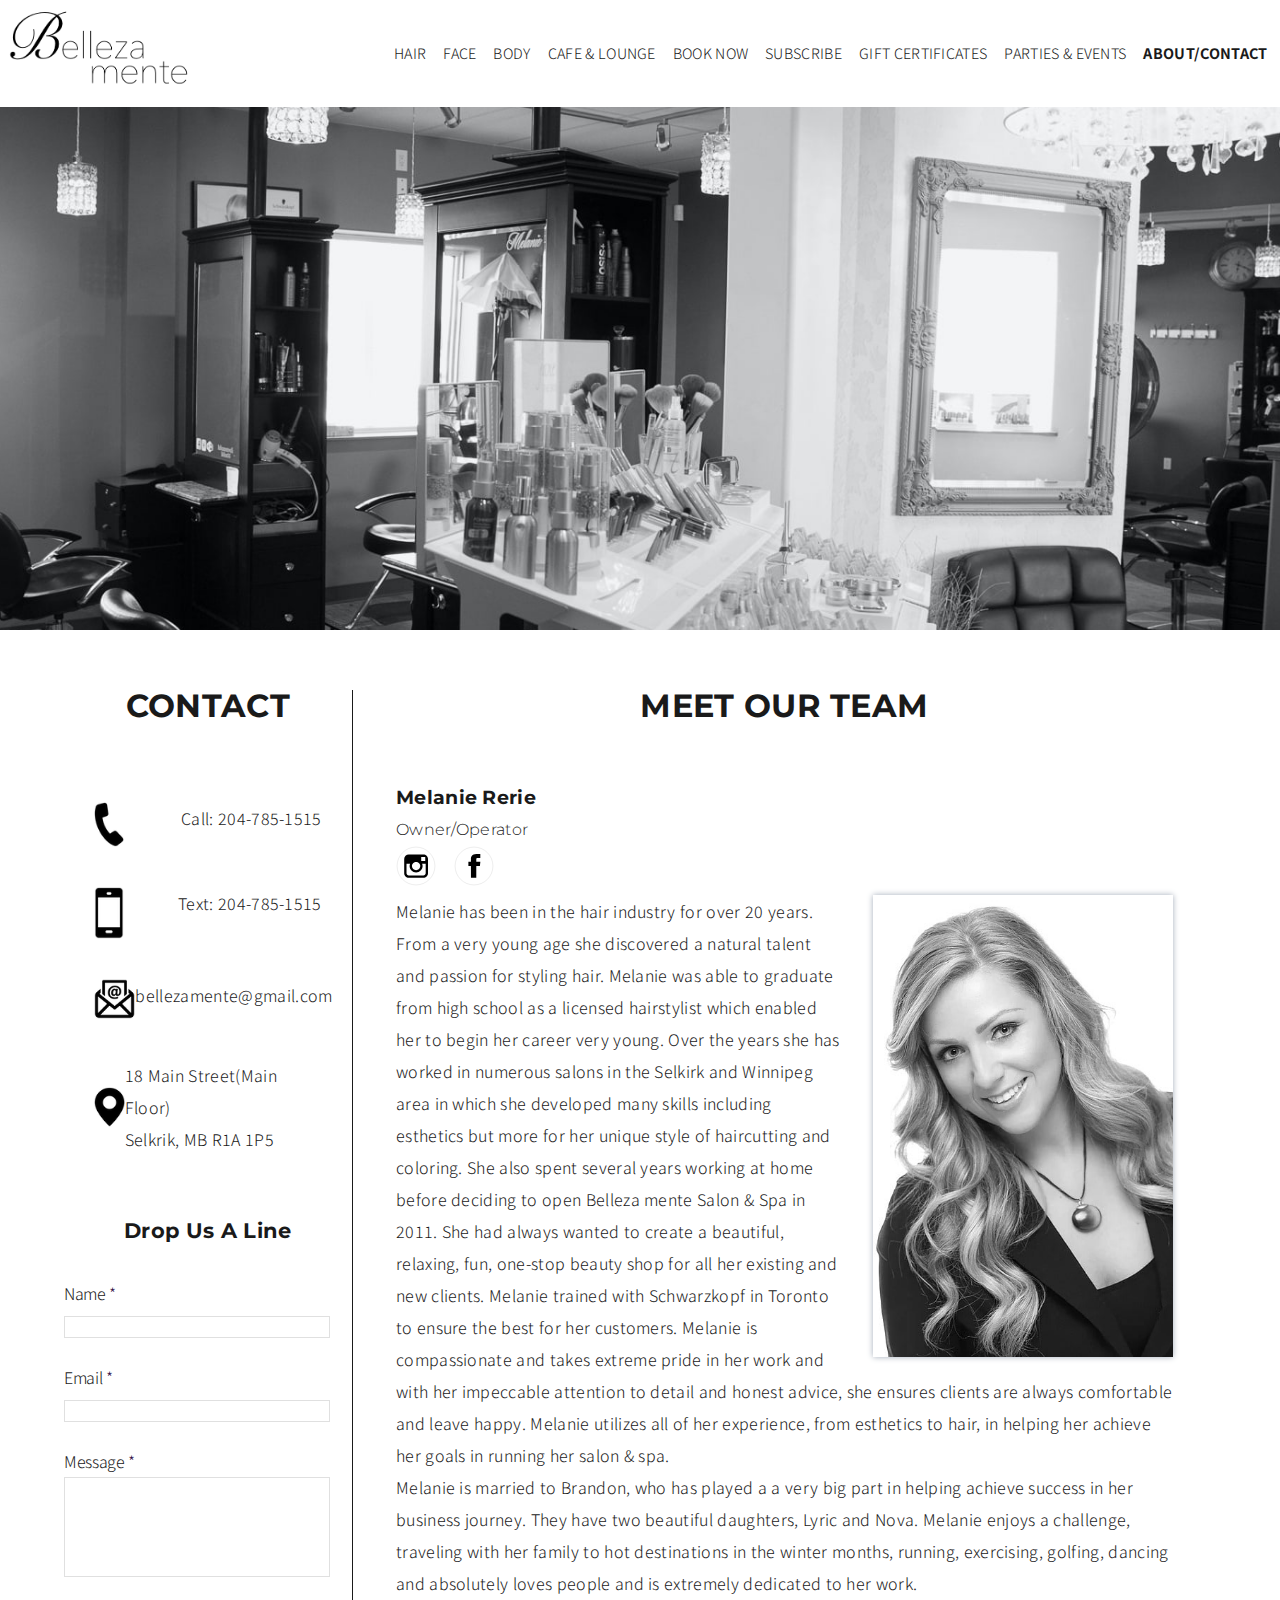
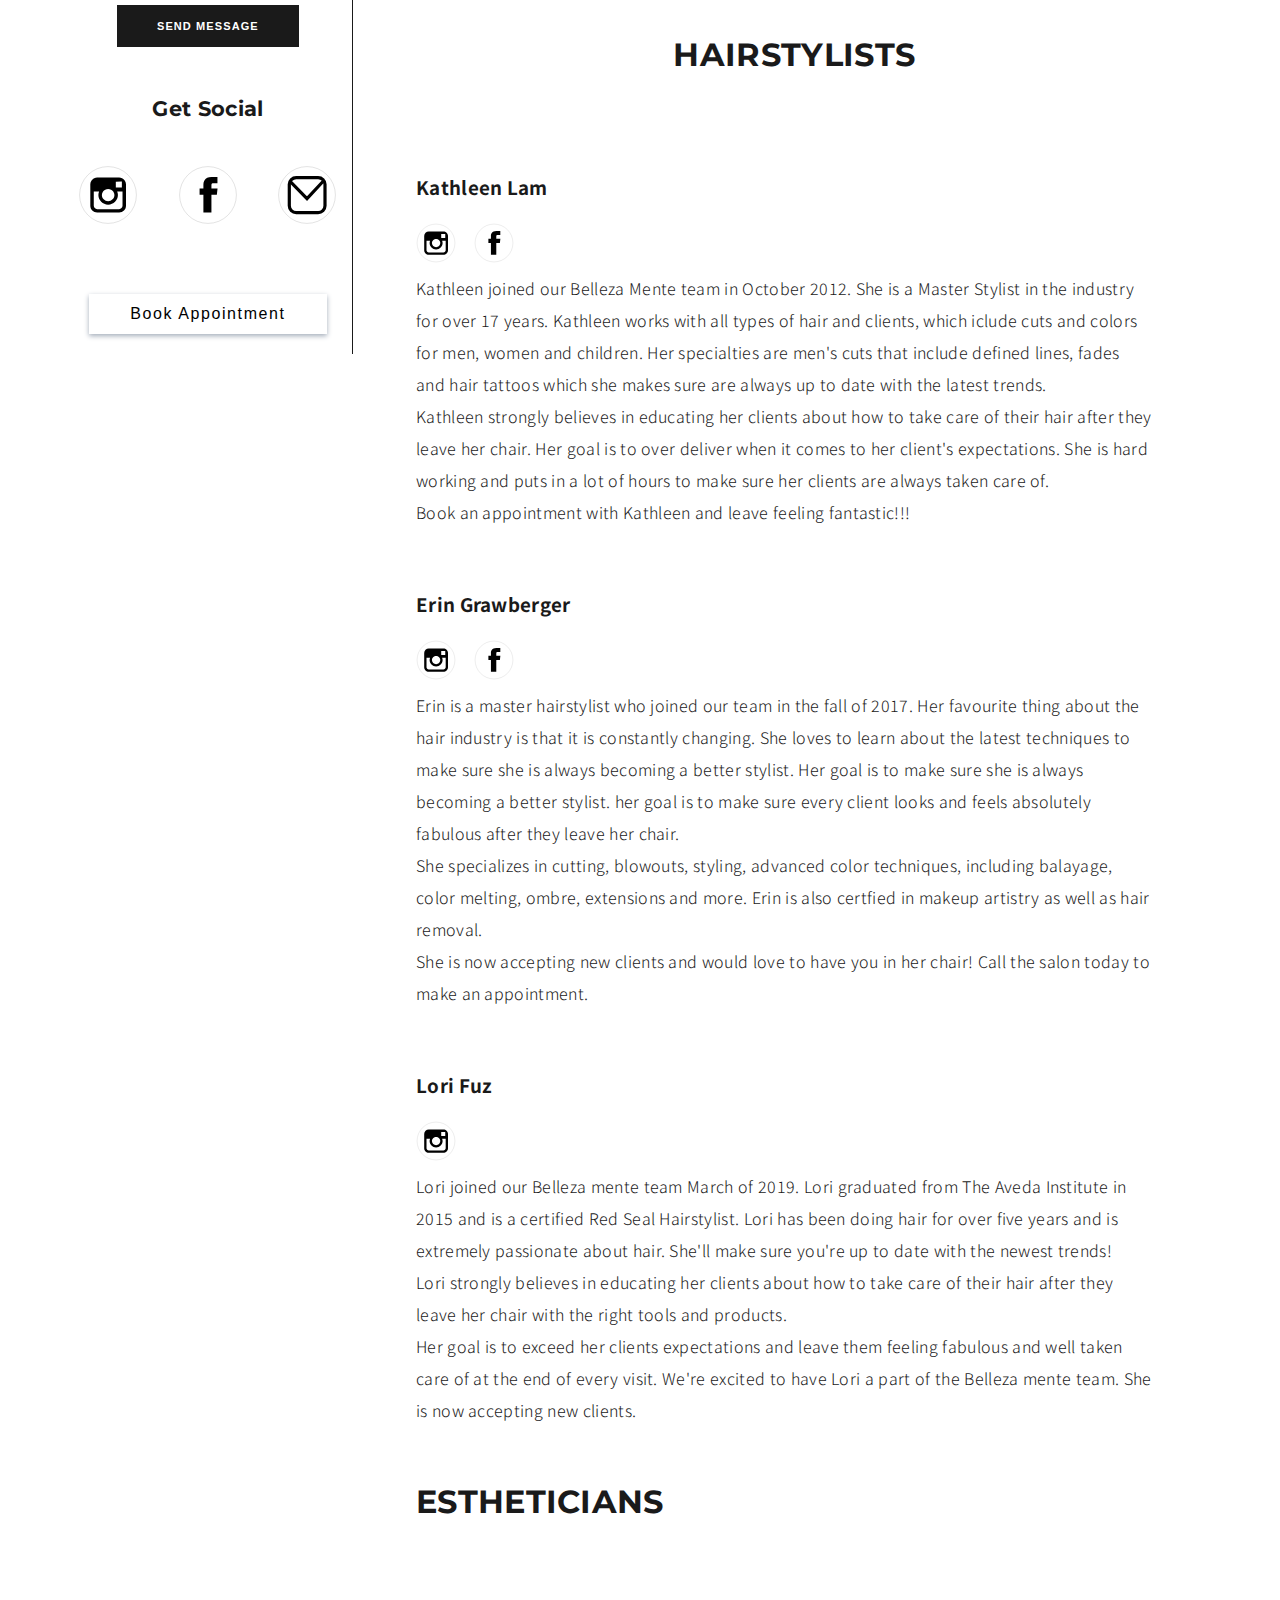
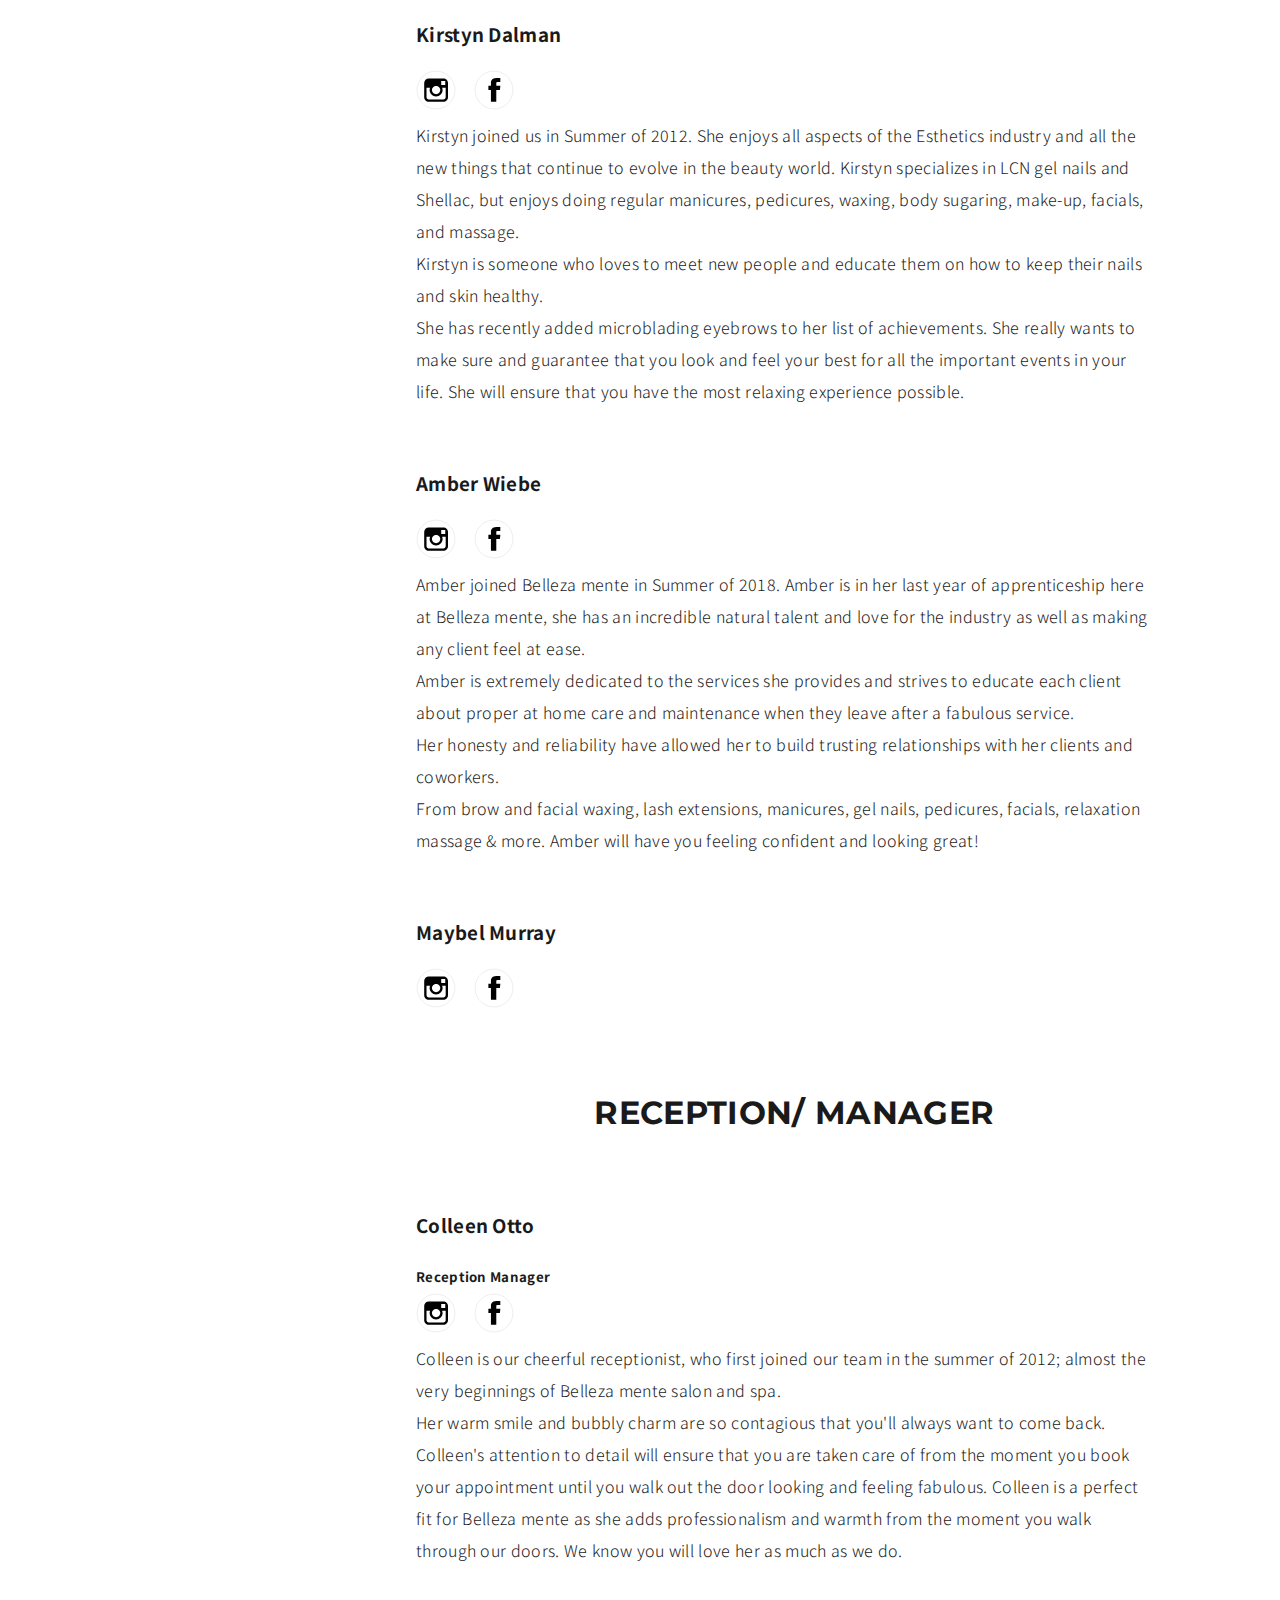
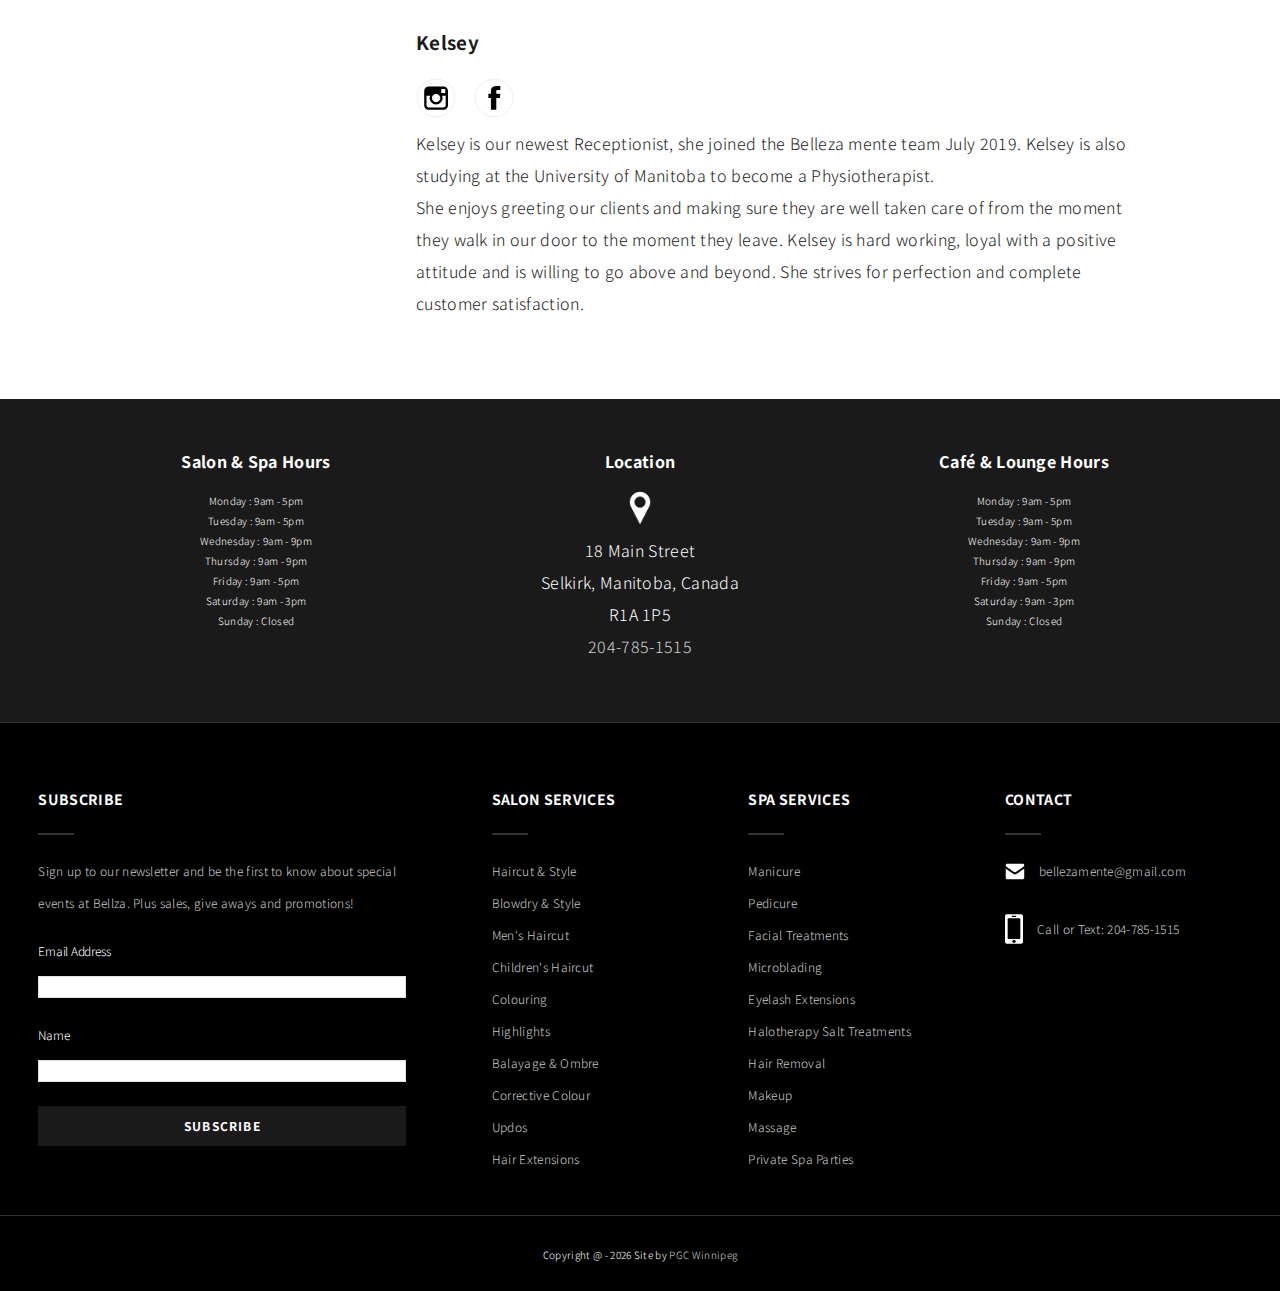
==== about-contact.html @ ae1679a2 "remove botox" ====
<!DOCTYPE html>
<html lang="en">
    <head>
        <meta charset="UTF-8">
        <meta name="viewport" content="width=device-width, initial-scale=1, maximum-scale=1">
        <title>About/Contact Belleza</title>
        <meta name="description" content="Belleza mente is a full service salon, spa, cafe and lounge located in Selkirk Manitoba. It is owned and operated by master stylist Melanie Rerie and staffed by amazing stylists and estheticians. ">
		<link href="./main.css" rel="stylesheet">
		<link href="./styles.scss" rel="stylesheet">
		<link href="https://fonts.googleapis.com/css?family=Noto+Sans+KR:300,700&display=swap" rel="stylesheet">
		<link href="https://fonts.googleapis.com/css?family=Montserrat:500&display=swap" rel="stylesheet">
		<link rel="icon" href="favicon.ico" type="image/x-icon"/>
		<link rel="apple-touch-icon" sizes="180x180" href="/apple-touch-icon.png">
		<link rel="icon" type="image/png" sizes="32x32" href="/favicon-32x32.png">
		<link rel="icon" type="image/png" sizes="16x16" href="/favicon-16x16.png">
		<link rel="manifest" href="site.webmanifest">
		
    </head>
    <body>
		<div class="homeContainer">
			<nav class="subPageNav lashPageNav aboutNav">
				<a href="index.html"><img class="logo" src="images/logo-twoline.png"></a>
				<ul class="menuLinks lashPageLinks">
					<li class="navLink"><a href="hair.html" class="link">HAIR</a></li>
					<li class="dropdown"><a href="#" class="linkStyle linksSubPages dropbtn">FACE</a>
								<div class="dropdownContent studiosDropdown">
								  <a href="make-up-and-facials.html">MAKEUP &amp; FACIALS</a>
								  <a href="lashesandbrows.html">LASHES &amp; BROWS</a>
								</div>
							</li>
					<li class="dropdown"><a href="#" class="linkStyle linksSubPages dropbtn">BODY</a>
								<div class="dropdownContent studiosDropdown">
								  <a href="hair-removal.html">HAIR REMOVAL</a>
								  <a href="massage-and-salt-therapy.html">HALO SALT THERAPY</a>
								  <a href="massage-and-salt-therapy.html">MASSAGE</a>
								  <a href="handsandfeet.html">HANDS &amp; FEET</a>
								</div>
							</li>
					<li class="navLink"><a href="cafe.html" class="link">CAFE &amp; LOUNGE</a></li>
					<li class="navLink"><a href="book.html" class="link">BOOK NOW</a></li>
					<li class="navLink"><a href="book.html#subscribe" class="link">SUBSCRIBE</a></li>
					<li class="navLink"><a href="book.html#buyGC" class="link">GIFT CERTIFICATES</a></li>
					<li class="navLink"><a href="events-and-parties.html" class="link">PARTIES &amp; EVENTS</a></li>
					<li class="navLink"><a href="about-contact.html" class="link current">ABOUT/CONTACT</a></li>
				</ul>
			</nav>
			<div class="menu-wrap">
						<input type="checkbox" class="toggler">
						<div class="hamburger"><div></div></div>
						<div class="menu">
						  <div>
							<div>
							  <ul>
								<li><a href="index.html" class="linkStyle linksSubPages">Home</a></li>
								  <li><a href="book.html" class="linkStyle linksSubPages">Book Now</a></li>
								<li><a href="hair.html" class="linkStyle linksSubPages">Hair</a></li>
								<li><a href="handsandfeet.html" class="linkStyle linksSubPages">Hands &amp; Feet</a></li>
								<li><a href="make-up-and-facials.html" class="linkStyle linksSubPages">Makeup &amp; Facials</a></li>
								  <li><a href="lashesandbrows.html" class="linkStyle linksSubPages">Lashes &amp; Brows</a></li>
								
								  <li><a href="hair-removal.html" class="linkStyle linksSubPages">Hair Removal</a></li>
								  <li><a href="events-and-parties.html" class="linkStyle linksSubPages">Parties &amp; Events</a></li>
								<li><a href="book.html#subscribe" class="linkStyle linksSubPages">Subscribe</a></li>
								<li><a href="about-contact.html" class="linkStyle linksSubPages current">About/Contact</a></li>
								  <li><a href="cafe.html" class="linkStyle linksSubPages">Cafe &amp; Lounge</a></li>
								<li><a href="massage-and-salt-therapy.html" class="linkStyle linksSubPages">Salt Therapy &amp; Massage</a></li>
								

							  </ul>
							</div>
						  </div>
						</div>
					  </div>
			<div class="backgroundContainer">
			</div>
			<img src="images/belleza-mobile-logo.png" class="subpageMobileLogo">
			<div class="aboutContactContainer">
				<div class="contact">
					<h1 class="contactHeader">CONTACT</h1>
					<div class="contactInfo">
						<img src="images/phone-belleza.png" class="phoneImage">
						<p>Call: 204-785-1515</p>
					</div>
					<div class="contactInfo">
						<img src="images/text-belleza-salon-spa.png" class="phoneImage">
						<p>Text: 204-785-1515</p>
					</div>
					<div class="contactInfo">
						<img src="images/email-belleza-mente.png" class="emailImage">
						<p>bellezamente@gmail.com</p>
					</div>
					<div class="contactInfo">
						<img src="images/selkirk-location.png" class="emailImage">
						<p>18 Main Street(Main Floor)<br>Selkrik, MB R1A 1P5</p>
					</div>
					<div class="contactContainer" id="contactContainer" name="contactContainer">
			<div class="contactForm">
			<h3 class="contactHeading">Drop Us A Line</h3>
			<form id="contact-form" class="checkform sendmail" action="https://formspree.io/bellezamente@gmail.com" method="post">
				<div class="form-row">
					<label for="name">Name 
						<abbr title="required" class="required">*</abbr>
					</label>
					<input type="text" name="name" id="name" class="name req" value>
				</div>
				<div class="form-row">
					<label for="email">Email 
						<abbr title="required" class="required">*</abbr>
					</label>
					<input type="text" name="email" id="email" class="email req" value>
				</div>
				<div class="form-row">
					<label for="message">Message 
						<abbr title="required" class="required">*</abbr>
					</label>
					<textarea name="message" id="message" class="message req" rows="15" cols="50"></textarea>
				</div>
				<div class="form-row form-note">
					<div class="alert-error">
						<h5>Something went wrong</h5>
						"
						Please check your entries!
						"
					</div>
				</div>
				<div class="form-row hidden">
					<input type="text" id="form-check" name="form-check" value class="form-check">
				</div>
				<!-- Spam check field -->
				<div class="form-row submitButton">
					<input type="submit" name="submit" class="submit" value="Send Message">
				</div>
				<!--
				<input type="hidden" name="subject" value="Contact Subject Sudo html">
				<input type="hidden" name="fields" value="name,email,message">
				-->
			</form>
		</div>
		</div>
					<h3 class="contactHeading">Get Social</h3>
					<div class="social contactSocial">
				<a href="https://www.instagram.com/bellezamentesalonandspa/?hl=en" target="_blank">
					<svg class="socialIconSvg" width="60px" height="60px" viewBox="0 0 75 75" version="1.1" xmlns="http://www.w3.org/2000/svg" xmlns:xlink="http://www.w3.org/1999/xlink">
					<g id="Page-1" stroke="none" stroke-width="1" fill="none" fill-rule="evenodd">
						<g id="instagram" fill-rule="nonzero">
							<g id="Group" transform="translate(2.000000, 2.000000)">
								<circle id="Oval" stroke-opacity="0.145465353" stroke="#000000" cx="35.5" cy="35.5" r="35.5"></circle>
								<g id="instagram-icon" class="iconColor" transform="translate(13.000000, 13.000000)" fill="#000000">
									<path d="M36.3726,0.733235294 L9,0.733235294 C4.2453,0.733235294 0.3771,4.52470588 0.3771,9.18617647 L0.3771,18.1155882 L0.3771,36.0229412 C0.3771,40.6844118 4.2453,44.4758824 9,44.4758824 L36.3735,44.4758824 C41.1282,44.4758824 44.9955,40.6844118 44.9955,36.0229412 L44.9955,18.1147059 L44.9955,9.18529412 C44.9946,4.52382353 41.1273,0.733235294 36.3726,0.733235294 Z M38.8458,5.77411765 L39.8322,5.77058824 L39.8322,6.73323529 L39.8322,13.185 L32.2947,13.2088235 L32.2686,5.79529412 L38.8458,5.77411765 Z M16.3179,18.1147059 C17.7471,16.1761765 20.0655,14.9047059 22.6863,14.9047059 C25.3071,14.9047059 27.6255,16.1761765 29.0529,18.1147059 C29.9826,19.38 30.5397,20.9276471 30.5397,22.6041176 C30.5397,26.8491176 27.0135,30.3026471 22.6854,30.3026471 C18.3546,30.3026471 14.832,26.8491176 14.832,22.6041176 C14.8329,20.9276471 15.3882,19.38 16.3179,18.1147059 Z M40.6476,36.0220588 C40.6476,38.3347059 38.7297,40.2132353 36.3726,40.2132353 L9,40.2132353 C6.642,40.2132353 4.7241,38.3347059 4.7241,36.0220588 L4.7241,18.1147059 L11.3841,18.1147059 C10.809,19.5017647 10.4859,21.0167647 10.4859,22.6041176 C10.4859,29.1979412 15.9579,34.5661765 22.6863,34.5661765 C29.4138,34.5661765 34.8858,29.1979412 34.8858,22.6041176 C34.8858,21.0167647 34.5609,19.5017647 33.9858,18.1147059 L40.6476,18.1147059 L40.6476,36.0220588 Z" id="Shape"></path>
								</g>
							</g>
						</g>
					</g>
				</svg>
				</a>
				
				<a href="https://www.facebook.com/bellezamentesalonspa/" target="_blank"><svg class="socialIconSvg" width="60px" height="60px" viewBox="0 0 75 75" version="1.1" xmlns="http://www.w3.org/2000/svg" xmlns:xlink="http://www.w3.org/1999/xlink">
					<g id="Page-1" stroke="none" stroke-width="1" fill="none" fill-rule="evenodd">
						<g id="facebook">
							<g id="Group" transform="translate(2.000000, 2.000000)">
								<circle id="Oval" stroke-opacity="0.145465353" stroke="#000000" fill-rule="nonzero" cx="35.5" cy="35.5" r="35.5"></circle>
								<g id="facebook-icon-white-copy" class="iconColor" transform="translate(24.000000, 13.000000)" fill="#000000">
									<path d="M23.43,14.4541837 L15.785,14.4541837 L15.785,9.8494898 C15.785,8.12020408 17.033,7.71704082 17.912,7.71704082 L23.307,7.71704082 L23.307,0.114795918 L15.877,0.0881632653 C7.629,0.0881632653 5.752,5.75816327 5.752,9.38663265 L5.752,14.4541837 L0.982,14.4541837 L0.982,22.2878571 L5.752,22.2878571 L5.752,44.4544898 L15.785,44.4544898 C15.785,44.4544898 15.785,32.2218367 15.785,22.2878571 L22.555,22.2878571 L23.43,14.4541837 Z" id="Path"></path>
								</g>
							</g>
						</g>
					</g>
					</svg></a>
				<a href="index.html#emailSubscribe">
					
					<svg class="socialIconSvg" width="60px" height="60px" viewBox="0 0 75 75" version="1.1" xmlns="http://www.w3.org/2000/svg" xmlns:xlink="http://www.w3.org/1999/xlink">
						<g id="Page-1" stroke="none" stroke-width="1" fill="none" fill-rule="evenodd">
							<g id="email-logo" fill-rule="nonzero" stroke="#000000">
								<g id="Group" transform="translate(2.000000, 2.000000)">
									<circle id="Oval" stroke-opacity="0.145465353" cx="35.5" cy="35.5" r="35.5"></circle>
									<g id="instagram-icon-white-copy" transform="translate(13.000000, 13.000000)" stroke-width="4">
										<path d="M36.3726,0.733235294 L9,0.733235294 C4.2453,0.733235294 0.3771,4.52470588 0.3771,9.18617647 L0.3771,18.1155882 L0.3771,36.0229412 C0.3771,40.6844118 4.2453,44.4758824 9,44.4758824 L36.3735,44.4758824 C41.1282,44.4758824 44.9955,40.6844118 44.9955,36.0229412 L44.9955,18.1147059 L44.9955,9.18529412 C44.9946,4.52382353 41.1273,0.733235294 36.3726,0.733235294 Z" id="Shape"></path>
										<polyline id="Path-5" points="2 6.1 22.5 27 43 5"></polyline>
									</g>
								</g>
							</g>
						</g>
					</svg>
				</a>
			
			</div>
					<div class="button lashButton contactBookButton"><a href="book.html"><button>Book Appointment</button></a></div>
			
		
		
				</div>
				<div class="about">
						<h1 class="contactHeader">MEET OUR TEAM</h1>
					<div class="aboutInner">
						<h3 class="stylist">Melanie Rerie</h3>
						<p class="stylistTitle">Owner/Operator</p>
						<div class="staffSocial">
							<a href="https://instagram.com/melaniererie?igshid=eyd3suf1bor2" target="_blank">
					<svg class="socialIconSvg staffInsta" width="40px" height="40px" viewBox="0 0 75 75" version="1.1" xmlns="http://www.w3.org/2000/svg" xmlns:xlink="http://www.w3.org/1999/xlink">
					<g id="Page-1" stroke="none" stroke-width="1" fill="none" fill-rule="evenodd">
						<g id="instagram" fill-rule="nonzero">
							<g id="Group" transform="translate(2.000000, 2.000000)">
								<circle id="Oval" stroke-opacity="0.145465353" stroke="#000000" cx="35.5" cy="35.5" r="35.5"></circle>
								<g id="instagram-icon" class="iconColor" transform="translate(13.000000, 13.000000)" fill="#000000">
									<path d="M36.3726,0.733235294 L9,0.733235294 C4.2453,0.733235294 0.3771,4.52470588 0.3771,9.18617647 L0.3771,18.1155882 L0.3771,36.0229412 C0.3771,40.6844118 4.2453,44.4758824 9,44.4758824 L36.3735,44.4758824 C41.1282,44.4758824 44.9955,40.6844118 44.9955,36.0229412 L44.9955,18.1147059 L44.9955,9.18529412 C44.9946,4.52382353 41.1273,0.733235294 36.3726,0.733235294 Z M38.8458,5.77411765 L39.8322,5.77058824 L39.8322,6.73323529 L39.8322,13.185 L32.2947,13.2088235 L32.2686,5.79529412 L38.8458,5.77411765 Z M16.3179,18.1147059 C17.7471,16.1761765 20.0655,14.9047059 22.6863,14.9047059 C25.3071,14.9047059 27.6255,16.1761765 29.0529,18.1147059 C29.9826,19.38 30.5397,20.9276471 30.5397,22.6041176 C30.5397,26.8491176 27.0135,30.3026471 22.6854,30.3026471 C18.3546,30.3026471 14.832,26.8491176 14.832,22.6041176 C14.8329,20.9276471 15.3882,19.38 16.3179,18.1147059 Z M40.6476,36.0220588 C40.6476,38.3347059 38.7297,40.2132353 36.3726,40.2132353 L9,40.2132353 C6.642,40.2132353 4.7241,38.3347059 4.7241,36.0220588 L4.7241,18.1147059 L11.3841,18.1147059 C10.809,19.5017647 10.4859,21.0167647 10.4859,22.6041176 C10.4859,29.1979412 15.9579,34.5661765 22.6863,34.5661765 C29.4138,34.5661765 34.8858,29.1979412 34.8858,22.6041176 C34.8858,21.0167647 34.5609,19.5017647 33.9858,18.1147059 L40.6476,18.1147059 L40.6476,36.0220588 Z" id="Shape"></path>
								</g>
							</g>
						</g>
					</g>
				</svg>
				</a>
				
				<a href="https://www.facebook.com/melanie.rerie" target="_blank"><svg class="socialIconSvg" width="40px" height="40px" viewBox="0 0 75 75" version="1.1" xmlns="http://www.w3.org/2000/svg" xmlns:xlink="http://www.w3.org/1999/xlink">
					<g id="Page-1" stroke="none" stroke-width="1" fill="none" fill-rule="evenodd">
						<g id="facebook">
							<g id="Group" transform="translate(2.000000, 2.000000)">
								<circle id="Oval" stroke-opacity="0.145465353" stroke="#000000" fill-rule="nonzero" cx="35.5" cy="35.5" r="35.5"></circle>
								<g id="facebook-icon-white-copy" class="iconColor" transform="translate(24.000000, 13.000000)" fill="#000000">
									<path d="M23.43,14.4541837 L15.785,14.4541837 L15.785,9.8494898 C15.785,8.12020408 17.033,7.71704082 17.912,7.71704082 L23.307,7.71704082 L23.307,0.114795918 L15.877,0.0881632653 C7.629,0.0881632653 5.752,5.75816327 5.752,9.38663265 L5.752,14.4541837 L0.982,14.4541837 L0.982,22.2878571 L5.752,22.2878571 L5.752,44.4544898 L15.785,44.4544898 C15.785,44.4544898 15.785,32.2218367 15.785,22.2878571 L22.555,22.2878571 L23.43,14.4541837 Z" id="Path"></path>
								</g>
							</g>
						</g>
					</g>
					</svg></a>
						</div> <!-- end staff social -->
						<img src="images/melanie-rerie.jpg" class="melImage">
						<p>Melanie has been in the hair industry for over 20 years. From a very young age she discovered a natural talent and passion for styling hair. Melanie was able to graduate from high school as a licensed hairstylist which enabled  her to  begin  her career very young.  Over the years she has worked in numerous salons in the Selkirk and Winnipeg area in which she developed many skills including esthetics but more for her unique style of haircutting and coloring.  She also spent several years working at home before deciding to open Belleza mente Salon &amp; Spa in 2011.  She had always wanted to create a beautiful, relaxing, fun, one-stop beauty shop for all her existing and new clients. Melanie trained with Schwarzkopf in Toronto to ensure the best for her customers.  Melanie is compassionate and takes extreme pride in her work and with her impeccable attention to detail and honest advice, she ensures clients are always comfortable and leave happy.  Melanie utilizes all of her experience, from esthetics to hair, in helping her achieve her goals in running her salon &amp; spa.</p>
						<p>Melanie is married to Brandon, who has played a a very big part in helping achieve success in her business journey.  They have two beautiful daughters, Lyric and Nova.  Melanie enjoys a challenge, traveling with her family to hot destinations in the winter months, running, exercising, golfing, dancing and absolutely loves people and is extremely dedicated to her work.</p>
				</div>
					<h1 class="contactHeader bottomSpacer staffTitle">HAIRSTYLISTS</h1>
					<div class="staff">
						<div class="staffBio">
							<h3 class="stylistName">Kathleen Lam</h3>
							<div class="staffSocial">
							<a href="https://instagram.com/kittykaat204?igshid=1ah94gb5lcqkq" target="_blank">
					<svg class="socialIconSvg staffInsta" width="40px" height="40px" viewBox="0 0 75 75" version="1.1" xmlns="http://www.w3.org/2000/svg" xmlns:xlink="http://www.w3.org/1999/xlink">
					<g id="Page-1" stroke="none" stroke-width="1" fill="none" fill-rule="evenodd">
						<g id="instagram" fill-rule="nonzero">
							<g id="Group" transform="translate(2.000000, 2.000000)">
								<circle id="Oval" stroke-opacity="0.145465353" stroke="#000000" cx="35.5" cy="35.5" r="35.5"></circle>
								<g id="instagram-icon" class="iconColor" transform="translate(13.000000, 13.000000)" fill="#000000">
									<path d="M36.3726,0.733235294 L9,0.733235294 C4.2453,0.733235294 0.3771,4.52470588 0.3771,9.18617647 L0.3771,18.1155882 L0.3771,36.0229412 C0.3771,40.6844118 4.2453,44.4758824 9,44.4758824 L36.3735,44.4758824 C41.1282,44.4758824 44.9955,40.6844118 44.9955,36.0229412 L44.9955,18.1147059 L44.9955,9.18529412 C44.9946,4.52382353 41.1273,0.733235294 36.3726,0.733235294 Z M38.8458,5.77411765 L39.8322,5.77058824 L39.8322,6.73323529 L39.8322,13.185 L32.2947,13.2088235 L32.2686,5.79529412 L38.8458,5.77411765 Z M16.3179,18.1147059 C17.7471,16.1761765 20.0655,14.9047059 22.6863,14.9047059 C25.3071,14.9047059 27.6255,16.1761765 29.0529,18.1147059 C29.9826,19.38 30.5397,20.9276471 30.5397,22.6041176 C30.5397,26.8491176 27.0135,30.3026471 22.6854,30.3026471 C18.3546,30.3026471 14.832,26.8491176 14.832,22.6041176 C14.8329,20.9276471 15.3882,19.38 16.3179,18.1147059 Z M40.6476,36.0220588 C40.6476,38.3347059 38.7297,40.2132353 36.3726,40.2132353 L9,40.2132353 C6.642,40.2132353 4.7241,38.3347059 4.7241,36.0220588 L4.7241,18.1147059 L11.3841,18.1147059 C10.809,19.5017647 10.4859,21.0167647 10.4859,22.6041176 C10.4859,29.1979412 15.9579,34.5661765 22.6863,34.5661765 C29.4138,34.5661765 34.8858,29.1979412 34.8858,22.6041176 C34.8858,21.0167647 34.5609,19.5017647 33.9858,18.1147059 L40.6476,18.1147059 L40.6476,36.0220588 Z" id="Shape"></path>
								</g>
							</g>
						</g>
					</g>
				</svg>
				</a>
				
				<a href="https://www.facebook.com/kittykaat204" target="_blank"><svg class="socialIconSvg" width="40px" height="40px" viewBox="0 0 75 75" version="1.1" xmlns="http://www.w3.org/2000/svg" xmlns:xlink="http://www.w3.org/1999/xlink">
					<g id="Page-1" stroke="none" stroke-width="1" fill="none" fill-rule="evenodd">
						<g id="facebook">
							<g id="Group" transform="translate(2.000000, 2.000000)">
								<circle id="Oval" stroke-opacity="0.145465353" stroke="#000000" fill-rule="nonzero" cx="35.5" cy="35.5" r="35.5"></circle>
								<g id="facebook-icon-white-copy" class="iconColor" transform="translate(24.000000, 13.000000)" fill="#000000">
									<path d="M23.43,14.4541837 L15.785,14.4541837 L15.785,9.8494898 C15.785,8.12020408 17.033,7.71704082 17.912,7.71704082 L23.307,7.71704082 L23.307,0.114795918 L15.877,0.0881632653 C7.629,0.0881632653 5.752,5.75816327 5.752,9.38663265 L5.752,14.4541837 L0.982,14.4541837 L0.982,22.2878571 L5.752,22.2878571 L5.752,44.4544898 L15.785,44.4544898 C15.785,44.4544898 15.785,32.2218367 15.785,22.2878571 L22.555,22.2878571 L23.43,14.4541837 Z" id="Path"></path>
								</g>
							</g>
						</g>
					</g>
					</svg></a>
						</div> <!-- end staff social -->
							<p>Kathleen joined our Belleza Mente team in October 2012. She is a Master Stylist in the industry for over 17 years. Kathleen works with all types of hair and clients, which iclude cuts and colors for men, women and children. Her specialties are men's cuts that include defined lines, fades and hair tattoos which she makes sure are always up to date with the latest trends.</p>
							<p>Kathleen strongly believes in educating her clients about how to take care of their hair after they leave her chair. Her goal is to over deliver when it comes to her client's expectations. She is hard working and puts in a lot of hours to make sure her clients are always taken care of.</p>
							<p>Book an appointment with Kathleen and leave feeling fantastic!!!</p>
						</div>
						<div class="staffBio">
							<h3 class="stylistName">Erin Grawberger</h3>
							<div class="staffSocial">
							<a href="https://instagram.com/hairbyerin85?igshid=dtr6afavxdq" target="_blank">
					<svg class="socialIconSvg staffInsta" width="40px" height="40px" viewBox="0 0 75 75" version="1.1" xmlns="http://www.w3.org/2000/svg" xmlns:xlink="http://www.w3.org/1999/xlink">
					<g id="Page-1" stroke="none" stroke-width="1" fill="none" fill-rule="evenodd">
						<g id="instagram" fill-rule="nonzero">
							<g id="Group" transform="translate(2.000000, 2.000000)">
								<circle id="Oval" stroke-opacity="0.145465353" stroke="#000000" cx="35.5" cy="35.5" r="35.5"></circle>
								<g id="instagram-icon" class="iconColor" transform="translate(13.000000, 13.000000)" fill="#000000">
									<path d="M36.3726,0.733235294 L9,0.733235294 C4.2453,0.733235294 0.3771,4.52470588 0.3771,9.18617647 L0.3771,18.1155882 L0.3771,36.0229412 C0.3771,40.6844118 4.2453,44.4758824 9,44.4758824 L36.3735,44.4758824 C41.1282,44.4758824 44.9955,40.6844118 44.9955,36.0229412 L44.9955,18.1147059 L44.9955,9.18529412 C44.9946,4.52382353 41.1273,0.733235294 36.3726,0.733235294 Z M38.8458,5.77411765 L39.8322,5.77058824 L39.8322,6.73323529 L39.8322,13.185 L32.2947,13.2088235 L32.2686,5.79529412 L38.8458,5.77411765 Z M16.3179,18.1147059 C17.7471,16.1761765 20.0655,14.9047059 22.6863,14.9047059 C25.3071,14.9047059 27.6255,16.1761765 29.0529,18.1147059 C29.9826,19.38 30.5397,20.9276471 30.5397,22.6041176 C30.5397,26.8491176 27.0135,30.3026471 22.6854,30.3026471 C18.3546,30.3026471 14.832,26.8491176 14.832,22.6041176 C14.8329,20.9276471 15.3882,19.38 16.3179,18.1147059 Z M40.6476,36.0220588 C40.6476,38.3347059 38.7297,40.2132353 36.3726,40.2132353 L9,40.2132353 C6.642,40.2132353 4.7241,38.3347059 4.7241,36.0220588 L4.7241,18.1147059 L11.3841,18.1147059 C10.809,19.5017647 10.4859,21.0167647 10.4859,22.6041176 C10.4859,29.1979412 15.9579,34.5661765 22.6863,34.5661765 C29.4138,34.5661765 34.8858,29.1979412 34.8858,22.6041176 C34.8858,21.0167647 34.5609,19.5017647 33.9858,18.1147059 L40.6476,18.1147059 L40.6476,36.0220588 Z" id="Shape"></path>
								</g>
							</g>
						</g>
					</g>
				</svg>
				</a>
				
				<a href="https://www.facebook.com/erin.milne.33" target="_blank"><svg class="socialIconSvg" width="40px" height="40px" viewBox="0 0 75 75" version="1.1" xmlns="http://www.w3.org/2000/svg" xmlns:xlink="http://www.w3.org/1999/xlink">
					<g id="Page-1" stroke="none" stroke-width="1" fill="none" fill-rule="evenodd">
						<g id="facebook">
							<g id="Group" transform="translate(2.000000, 2.000000)">
								<circle id="Oval" stroke-opacity="0.145465353" stroke="#000000" fill-rule="nonzero" cx="35.5" cy="35.5" r="35.5"></circle>
								<g id="facebook-icon-white-copy" class="iconColor" transform="translate(24.000000, 13.000000)" fill="#000000">
									<path d="M23.43,14.4541837 L15.785,14.4541837 L15.785,9.8494898 C15.785,8.12020408 17.033,7.71704082 17.912,7.71704082 L23.307,7.71704082 L23.307,0.114795918 L15.877,0.0881632653 C7.629,0.0881632653 5.752,5.75816327 5.752,9.38663265 L5.752,14.4541837 L0.982,14.4541837 L0.982,22.2878571 L5.752,22.2878571 L5.752,44.4544898 L15.785,44.4544898 C15.785,44.4544898 15.785,32.2218367 15.785,22.2878571 L22.555,22.2878571 L23.43,14.4541837 Z" id="Path"></path>
								</g>
							</g>
						</g>
					</g>
					</svg></a>
						</div> <!-- end staff social -->
							<p>Erin is a master hairstylist who joined our team in the fall of 2017. Her favourite thing about the hair industry is that it is constantly changing. She loves to learn about the latest techniques to make sure she is always becoming a better stylist. Her goal is to make sure she is always becoming a better stylist. her goal is to make sure every client looks and feels absolutely fabulous after they leave her chair.</p>
							<p>She specializes in cutting, blowouts, styling, advanced color techniques, including balayage, color melting, ombre, extensions and more. Erin is also certfied in makeup artistry as well as hair removal.</p>
							<p>She is now accepting new clients and would love to have you in her chair! Call the salon today to make an appointment.</p>
						</div>
						
						<div class="staffBio">
							<h3 class="stylistName">Lori Fuz</h3>
							<div class="staffSocial">
							<a href="https://www.facebook.com/profile.php?id=100040805072079" target="_blank">
					<svg class="socialIconSvg staffInsta" width="40px" height="40px" viewBox="0 0 75 75" version="1.1" xmlns="http://www.w3.org/2000/svg" xmlns:xlink="http://www.w3.org/1999/xlink">
					<g id="Page-1" stroke="none" stroke-width="1" fill="none" fill-rule="evenodd">
						<g id="instagram" fill-rule="nonzero">
							<g id="Group" transform="translate(2.000000, 2.000000)">
								<circle id="Oval" stroke-opacity="0.145465353" stroke="#000000" cx="35.5" cy="35.5" r="35.5"></circle>
								<g id="instagram-icon" class="iconColor" transform="translate(13.000000, 13.000000)" fill="#000000">
									<path d="M36.3726,0.733235294 L9,0.733235294 C4.2453,0.733235294 0.3771,4.52470588 0.3771,9.18617647 L0.3771,18.1155882 L0.3771,36.0229412 C0.3771,40.6844118 4.2453,44.4758824 9,44.4758824 L36.3735,44.4758824 C41.1282,44.4758824 44.9955,40.6844118 44.9955,36.0229412 L44.9955,18.1147059 L44.9955,9.18529412 C44.9946,4.52382353 41.1273,0.733235294 36.3726,0.733235294 Z M38.8458,5.77411765 L39.8322,5.77058824 L39.8322,6.73323529 L39.8322,13.185 L32.2947,13.2088235 L32.2686,5.79529412 L38.8458,5.77411765 Z M16.3179,18.1147059 C17.7471,16.1761765 20.0655,14.9047059 22.6863,14.9047059 C25.3071,14.9047059 27.6255,16.1761765 29.0529,18.1147059 C29.9826,19.38 30.5397,20.9276471 30.5397,22.6041176 C30.5397,26.8491176 27.0135,30.3026471 22.6854,30.3026471 C18.3546,30.3026471 14.832,26.8491176 14.832,22.6041176 C14.8329,20.9276471 15.3882,19.38 16.3179,18.1147059 Z M40.6476,36.0220588 C40.6476,38.3347059 38.7297,40.2132353 36.3726,40.2132353 L9,40.2132353 C6.642,40.2132353 4.7241,38.3347059 4.7241,36.0220588 L4.7241,18.1147059 L11.3841,18.1147059 C10.809,19.5017647 10.4859,21.0167647 10.4859,22.6041176 C10.4859,29.1979412 15.9579,34.5661765 22.6863,34.5661765 C29.4138,34.5661765 34.8858,29.1979412 34.8858,22.6041176 C34.8858,21.0167647 34.5609,19.5017647 33.9858,18.1147059 L40.6476,18.1147059 L40.6476,36.0220588 Z" id="Shape"></path>
								</g>
							</g>
						</g>
					</g>
				</svg>
				</a>
						</div> <!-- end staff social -->
							<p>Lori joined our Belleza mente team March of 2019. Lori graduated from The Aveda Institute in 2015 and is a certified Red Seal Hairstylist. Lori has been doing hair for over five years and is extremely passionate about hair. She'll make sure you're up to date with the newest trends!</p>
							<p>Lori strongly believes in educating her clients about how to take care of their hair after they leave her chair with the right tools and products.</p>
							<p>Her goal is to exceed her clients expectations and leave them feeling fabulous and well taken care of at the end of every visit. We're excited to have Lori a part of the Belleza mente team. She is now accepting new clients.</p>
						</div>
						<h1 class="contactHeader bottomSpacer staffTitle">ESTHETICIANS</h1>
						<div class="staffBio">
							<h3 class="stylistName">Kirstyn Dalman</h3>
							<div class="staffSocial">
							<a href="https://instagram.com/kirstyn14?igshid=1lvmbt7binlfr" target="_blank">
					<svg class="socialIconSvg staffInsta" width="40px" height="40px" viewBox="0 0 75 75" version="1.1" xmlns="http://www.w3.org/2000/svg" xmlns:xlink="http://www.w3.org/1999/xlink">
					<g id="Page-1" stroke="none" stroke-width="1" fill="none" fill-rule="evenodd">
						<g id="instagram" fill-rule="nonzero">
							<g id="Group" transform="translate(2.000000, 2.000000)">
								<circle id="Oval" stroke-opacity="0.145465353" stroke="#000000" cx="35.5" cy="35.5" r="35.5"></circle>
								<g id="instagram-icon" class="iconColor" transform="translate(13.000000, 13.000000)" fill="#000000">
									<path d="M36.3726,0.733235294 L9,0.733235294 C4.2453,0.733235294 0.3771,4.52470588 0.3771,9.18617647 L0.3771,18.1155882 L0.3771,36.0229412 C0.3771,40.6844118 4.2453,44.4758824 9,44.4758824 L36.3735,44.4758824 C41.1282,44.4758824 44.9955,40.6844118 44.9955,36.0229412 L44.9955,18.1147059 L44.9955,9.18529412 C44.9946,4.52382353 41.1273,0.733235294 36.3726,0.733235294 Z M38.8458,5.77411765 L39.8322,5.77058824 L39.8322,6.73323529 L39.8322,13.185 L32.2947,13.2088235 L32.2686,5.79529412 L38.8458,5.77411765 Z M16.3179,18.1147059 C17.7471,16.1761765 20.0655,14.9047059 22.6863,14.9047059 C25.3071,14.9047059 27.6255,16.1761765 29.0529,18.1147059 C29.9826,19.38 30.5397,20.9276471 30.5397,22.6041176 C30.5397,26.8491176 27.0135,30.3026471 22.6854,30.3026471 C18.3546,30.3026471 14.832,26.8491176 14.832,22.6041176 C14.8329,20.9276471 15.3882,19.38 16.3179,18.1147059 Z M40.6476,36.0220588 C40.6476,38.3347059 38.7297,40.2132353 36.3726,40.2132353 L9,40.2132353 C6.642,40.2132353 4.7241,38.3347059 4.7241,36.0220588 L4.7241,18.1147059 L11.3841,18.1147059 C10.809,19.5017647 10.4859,21.0167647 10.4859,22.6041176 C10.4859,29.1979412 15.9579,34.5661765 22.6863,34.5661765 C29.4138,34.5661765 34.8858,29.1979412 34.8858,22.6041176 C34.8858,21.0167647 34.5609,19.5017647 33.9858,18.1147059 L40.6476,18.1147059 L40.6476,36.0220588 Z" id="Shape"></path>
								</g>
							</g>
						</g>
					</g>
				</svg>
				</a>
				
				<a href="https://www.facebook.com/kdalman" target="_blank"><svg class="socialIconSvg" width="40px" height="40px" viewBox="0 0 75 75" version="1.1" xmlns="http://www.w3.org/2000/svg" xmlns:xlink="http://www.w3.org/1999/xlink">
					<g id="Page-1" stroke="none" stroke-width="1" fill="none" fill-rule="evenodd">
						<g id="facebook">
							<g id="Group" transform="translate(2.000000, 2.000000)">
								<circle id="Oval" stroke-opacity="0.145465353" stroke="#000000" fill-rule="nonzero" cx="35.5" cy="35.5" r="35.5"></circle>
								<g id="facebook-icon-white-copy" class="iconColor" transform="translate(24.000000, 13.000000)" fill="#000000">
									<path d="M23.43,14.4541837 L15.785,14.4541837 L15.785,9.8494898 C15.785,8.12020408 17.033,7.71704082 17.912,7.71704082 L23.307,7.71704082 L23.307,0.114795918 L15.877,0.0881632653 C7.629,0.0881632653 5.752,5.75816327 5.752,9.38663265 L5.752,14.4541837 L0.982,14.4541837 L0.982,22.2878571 L5.752,22.2878571 L5.752,44.4544898 L15.785,44.4544898 C15.785,44.4544898 15.785,32.2218367 15.785,22.2878571 L22.555,22.2878571 L23.43,14.4541837 Z" id="Path"></path>
								</g>
							</g>
						</g>
					</g>
					</svg></a>
						</div> <!-- end staff social -->
							<p>Kirstyn joined us in Summer of 2012. She enjoys all aspects of the Esthetics industry and all the new things that continue to evolve in the beauty world. Kirstyn specializes in LCN gel nails and Shellac, but enjoys doing regular manicures, pedicures, waxing, body sugaring, make-up, facials, and massage. </p>
							<p>Kirstyn is someone who loves to meet new people and educate them on how to keep their nails and skin healthy. </p>
							<p>She has recently added microblading eyebrows to her list of achievements. She really wants to make sure and guarantee that you look and feel your best for all the important events in your life. She will ensure that you have the most relaxing experience possible.</p>
						</div>
						<div class="staffBio">
							<h3 class="stylistName">Amber Wiebe</h3>
							<div class="staffSocial">
							<a href="https://instagram.com/beauty.by.alw?igshid=w1ji30ttj493" target="_blank">
					<svg class="socialIconSvg staffInsta" width="40px" height="40px" viewBox="0 0 75 75" version="1.1" xmlns="http://www.w3.org/2000/svg" xmlns:xlink="http://www.w3.org/1999/xlink">
					<g id="Page-1" stroke="none" stroke-width="1" fill="none" fill-rule="evenodd">
						<g id="instagram" fill-rule="nonzero">
							<g id="Group" transform="translate(2.000000, 2.000000)">
								<circle id="Oval" stroke-opacity="0.145465353" stroke="#000000" cx="35.5" cy="35.5" r="35.5"></circle>
								<g id="instagram-icon" class="iconColor" transform="translate(13.000000, 13.000000)" fill="#000000">
									<path d="M36.3726,0.733235294 L9,0.733235294 C4.2453,0.733235294 0.3771,4.52470588 0.3771,9.18617647 L0.3771,18.1155882 L0.3771,36.0229412 C0.3771,40.6844118 4.2453,44.4758824 9,44.4758824 L36.3735,44.4758824 C41.1282,44.4758824 44.9955,40.6844118 44.9955,36.0229412 L44.9955,18.1147059 L44.9955,9.18529412 C44.9946,4.52382353 41.1273,0.733235294 36.3726,0.733235294 Z M38.8458,5.77411765 L39.8322,5.77058824 L39.8322,6.73323529 L39.8322,13.185 L32.2947,13.2088235 L32.2686,5.79529412 L38.8458,5.77411765 Z M16.3179,18.1147059 C17.7471,16.1761765 20.0655,14.9047059 22.6863,14.9047059 C25.3071,14.9047059 27.6255,16.1761765 29.0529,18.1147059 C29.9826,19.38 30.5397,20.9276471 30.5397,22.6041176 C30.5397,26.8491176 27.0135,30.3026471 22.6854,30.3026471 C18.3546,30.3026471 14.832,26.8491176 14.832,22.6041176 C14.8329,20.9276471 15.3882,19.38 16.3179,18.1147059 Z M40.6476,36.0220588 C40.6476,38.3347059 38.7297,40.2132353 36.3726,40.2132353 L9,40.2132353 C6.642,40.2132353 4.7241,38.3347059 4.7241,36.0220588 L4.7241,18.1147059 L11.3841,18.1147059 C10.809,19.5017647 10.4859,21.0167647 10.4859,22.6041176 C10.4859,29.1979412 15.9579,34.5661765 22.6863,34.5661765 C29.4138,34.5661765 34.8858,29.1979412 34.8858,22.6041176 C34.8858,21.0167647 34.5609,19.5017647 33.9858,18.1147059 L40.6476,18.1147059 L40.6476,36.0220588 Z" id="Shape"></path>
								</g>
							</g>
						</g>
					</g>
				</svg>
				</a>
				
				<a href="https://www.facebook.com/amber.wiebe.7" target="_blank"><svg class="socialIconSvg" width="40px" height="40px" viewBox="0 0 75 75" version="1.1" xmlns="http://www.w3.org/2000/svg" xmlns:xlink="http://www.w3.org/1999/xlink">
					<g id="Page-1" stroke="none" stroke-width="1" fill="none" fill-rule="evenodd">
						<g id="facebook">
							<g id="Group" transform="translate(2.000000, 2.000000)">
								<circle id="Oval" stroke-opacity="0.145465353" stroke="#000000" fill-rule="nonzero" cx="35.5" cy="35.5" r="35.5"></circle>
								<g id="facebook-icon-white-copy" class="iconColor" transform="translate(24.000000, 13.000000)" fill="#000000">
									<path d="M23.43,14.4541837 L15.785,14.4541837 L15.785,9.8494898 C15.785,8.12020408 17.033,7.71704082 17.912,7.71704082 L23.307,7.71704082 L23.307,0.114795918 L15.877,0.0881632653 C7.629,0.0881632653 5.752,5.75816327 5.752,9.38663265 L5.752,14.4541837 L0.982,14.4541837 L0.982,22.2878571 L5.752,22.2878571 L5.752,44.4544898 L15.785,44.4544898 C15.785,44.4544898 15.785,32.2218367 15.785,22.2878571 L22.555,22.2878571 L23.43,14.4541837 Z" id="Path"></path>
								</g>
							</g>
						</g>
					</g>
					</svg></a>
						</div> <!-- end staff social -->
							<p>Amber joined Belleza mente in Summer of 2018. Amber is in her last year of apprenticeship here at Belleza mente, she has an incredible natural talent and love for the industry as well as making any client feel at ease.</p>
							<p>Amber is extremely dedicated to the services she provides and strives to educate each client about proper at home care and maintenance when they leave after a fabulous service.</p>
							<p>Her honesty and reliability have allowed her to build trusting relationships with her clients and coworkers. </p>
							<p>From brow and facial waxing, lash extensions, manicures, gel nails, pedicures, facials, relaxation massage &amp; more. Amber will have you feeling confident and looking great!</p>
						</div>
						<div class="staffBio">
							<h3 class="stylistName">Maybel Murray</h3>
							<div class="staffSocial">
							<a href="https://instagram.com/esthetics.by.maybel?igshid=op2nnneylyh0" target="_blank">
					<svg class="socialIconSvg staffInsta" width="40px" height="40px" viewBox="0 0 75 75" version="1.1" xmlns="http://www.w3.org/2000/svg" xmlns:xlink="http://www.w3.org/1999/xlink">
					<g id="Page-1" stroke="none" stroke-width="1" fill="none" fill-rule="evenodd">
						<g id="instagram" fill-rule="nonzero">
							<g id="Group" transform="translate(2.000000, 2.000000)">
								<circle id="Oval" stroke-opacity="0.145465353" stroke="#000000" cx="35.5" cy="35.5" r="35.5"></circle>
								<g id="instagram-icon" class="iconColor" transform="translate(13.000000, 13.000000)" fill="#000000">
									<path d="M36.3726,0.733235294 L9,0.733235294 C4.2453,0.733235294 0.3771,4.52470588 0.3771,9.18617647 L0.3771,18.1155882 L0.3771,36.0229412 C0.3771,40.6844118 4.2453,44.4758824 9,44.4758824 L36.3735,44.4758824 C41.1282,44.4758824 44.9955,40.6844118 44.9955,36.0229412 L44.9955,18.1147059 L44.9955,9.18529412 C44.9946,4.52382353 41.1273,0.733235294 36.3726,0.733235294 Z M38.8458,5.77411765 L39.8322,5.77058824 L39.8322,6.73323529 L39.8322,13.185 L32.2947,13.2088235 L32.2686,5.79529412 L38.8458,5.77411765 Z M16.3179,18.1147059 C17.7471,16.1761765 20.0655,14.9047059 22.6863,14.9047059 C25.3071,14.9047059 27.6255,16.1761765 29.0529,18.1147059 C29.9826,19.38 30.5397,20.9276471 30.5397,22.6041176 C30.5397,26.8491176 27.0135,30.3026471 22.6854,30.3026471 C18.3546,30.3026471 14.832,26.8491176 14.832,22.6041176 C14.8329,20.9276471 15.3882,19.38 16.3179,18.1147059 Z M40.6476,36.0220588 C40.6476,38.3347059 38.7297,40.2132353 36.3726,40.2132353 L9,40.2132353 C6.642,40.2132353 4.7241,38.3347059 4.7241,36.0220588 L4.7241,18.1147059 L11.3841,18.1147059 C10.809,19.5017647 10.4859,21.0167647 10.4859,22.6041176 C10.4859,29.1979412 15.9579,34.5661765 22.6863,34.5661765 C29.4138,34.5661765 34.8858,29.1979412 34.8858,22.6041176 C34.8858,21.0167647 34.5609,19.5017647 33.9858,18.1147059 L40.6476,18.1147059 L40.6476,36.0220588 Z" id="Shape"></path>
								</g>
							</g>
						</g>
					</g>
				</svg>
				</a>
				
				<a href="https://www.facebook.com/maybel.murray" target="_blank"><svg class="socialIconSvg" width="40px" height="40px" viewBox="0 0 75 75" version="1.1" xmlns="http://www.w3.org/2000/svg" xmlns:xlink="http://www.w3.org/1999/xlink">
					<g id="Page-1" stroke="none" stroke-width="1" fill="none" fill-rule="evenodd">
						<g id="facebook">
							<g id="Group" transform="translate(2.000000, 2.000000)">
								<circle id="Oval" stroke-opacity="0.145465353" stroke="#000000" fill-rule="nonzero" cx="35.5" cy="35.5" r="35.5"></circle>
								<g id="facebook-icon-white-copy" class="iconColor" transform="translate(24.000000, 13.000000)" fill="#000000">
									<path d="M23.43,14.4541837 L15.785,14.4541837 L15.785,9.8494898 C15.785,8.12020408 17.033,7.71704082 17.912,7.71704082 L23.307,7.71704082 L23.307,0.114795918 L15.877,0.0881632653 C7.629,0.0881632653 5.752,5.75816327 5.752,9.38663265 L5.752,14.4541837 L0.982,14.4541837 L0.982,22.2878571 L5.752,22.2878571 L5.752,44.4544898 L15.785,44.4544898 C15.785,44.4544898 15.785,32.2218367 15.785,22.2878571 L22.555,22.2878571 L23.43,14.4541837 Z" id="Path"></path>
								</g>
							</g>
						</g>
					</g>
					</svg></a>
						</div> <!-- end staff social -->
							<p></p>
						</div>
						
						<div class="staffBio">
							<h1 class="contactHeader bottomSpacer staffTitle">RECEPTION/ MANAGER</h1>
							<h3 class="stylistName">Colleen Otto</h3>
							<h5>Reception Manager</h5>
							<div class="staffSocial">
							<a href="https://instagram.com/colleen_otto?igshid=7t8sjpymrt8t" target="_blank">
					<svg class="socialIconSvg staffInsta" width="40px" height="40px" viewBox="0 0 75 75" version="1.1" xmlns="http://www.w3.org/2000/svg" xmlns:xlink="http://www.w3.org/1999/xlink">
					<g id="Page-1" stroke="none" stroke-width="1" fill="none" fill-rule="evenodd">
						<g id="instagram" fill-rule="nonzero">
							<g id="Group" transform="translate(2.000000, 2.000000)">
								<circle id="Oval" stroke-opacity="0.145465353" stroke="#000000" cx="35.5" cy="35.5" r="35.5"></circle>
								<g id="instagram-icon" class="iconColor" transform="translate(13.000000, 13.000000)" fill="#000000">
									<path d="M36.3726,0.733235294 L9,0.733235294 C4.2453,0.733235294 0.3771,4.52470588 0.3771,9.18617647 L0.3771,18.1155882 L0.3771,36.0229412 C0.3771,40.6844118 4.2453,44.4758824 9,44.4758824 L36.3735,44.4758824 C41.1282,44.4758824 44.9955,40.6844118 44.9955,36.0229412 L44.9955,18.1147059 L44.9955,9.18529412 C44.9946,4.52382353 41.1273,0.733235294 36.3726,0.733235294 Z M38.8458,5.77411765 L39.8322,5.77058824 L39.8322,6.73323529 L39.8322,13.185 L32.2947,13.2088235 L32.2686,5.79529412 L38.8458,5.77411765 Z M16.3179,18.1147059 C17.7471,16.1761765 20.0655,14.9047059 22.6863,14.9047059 C25.3071,14.9047059 27.6255,16.1761765 29.0529,18.1147059 C29.9826,19.38 30.5397,20.9276471 30.5397,22.6041176 C30.5397,26.8491176 27.0135,30.3026471 22.6854,30.3026471 C18.3546,30.3026471 14.832,26.8491176 14.832,22.6041176 C14.8329,20.9276471 15.3882,19.38 16.3179,18.1147059 Z M40.6476,36.0220588 C40.6476,38.3347059 38.7297,40.2132353 36.3726,40.2132353 L9,40.2132353 C6.642,40.2132353 4.7241,38.3347059 4.7241,36.0220588 L4.7241,18.1147059 L11.3841,18.1147059 C10.809,19.5017647 10.4859,21.0167647 10.4859,22.6041176 C10.4859,29.1979412 15.9579,34.5661765 22.6863,34.5661765 C29.4138,34.5661765 34.8858,29.1979412 34.8858,22.6041176 C34.8858,21.0167647 34.5609,19.5017647 33.9858,18.1147059 L40.6476,18.1147059 L40.6476,36.0220588 Z" id="Shape"></path>
								</g>
							</g>
						</g>
					</g>
				</svg>
				</a>
				
				<a href="https://www.facebook.com/colleen.otto1" target="_blank"><svg class="socialIconSvg" width="40px" height="40px" viewBox="0 0 75 75" version="1.1" xmlns="http://www.w3.org/2000/svg" xmlns:xlink="http://www.w3.org/1999/xlink">
					<g id="Page-1" stroke="none" stroke-width="1" fill="none" fill-rule="evenodd">
						<g id="facebook">
							<g id="Group" transform="translate(2.000000, 2.000000)">
								<circle id="Oval" stroke-opacity="0.145465353" stroke="#000000" fill-rule="nonzero" cx="35.5" cy="35.5" r="35.5"></circle>
								<g id="facebook-icon-white-copy" class="iconColor" transform="translate(24.000000, 13.000000)" fill="#000000">
									<path d="M23.43,14.4541837 L15.785,14.4541837 L15.785,9.8494898 C15.785,8.12020408 17.033,7.71704082 17.912,7.71704082 L23.307,7.71704082 L23.307,0.114795918 L15.877,0.0881632653 C7.629,0.0881632653 5.752,5.75816327 5.752,9.38663265 L5.752,14.4541837 L0.982,14.4541837 L0.982,22.2878571 L5.752,22.2878571 L5.752,44.4544898 L15.785,44.4544898 C15.785,44.4544898 15.785,32.2218367 15.785,22.2878571 L22.555,22.2878571 L23.43,14.4541837 Z" id="Path"></path>
								</g>
							</g>
						</g>
					</g>
					</svg></a>
						</div> <!-- end staff social -->
							<p>Colleen is our cheerful receptionist, who first joined our team in the summer of 2012; almost the very beginnings of Belleza mente salon and spa.</p>
							<p>Her warm smile and bubbly charm are so contagious that you'll always want to come back. Colleen's attention to detail will ensure that you are taken care of from the moment you book your appointment until you walk out the door looking and feeling fabulous. Colleen is a perfect fit for Belleza mente as she adds professionalism and warmth from the moment you walk through our doors. We know you will love her as much as we do.</p>
						</div>
						<div class="staffBio">
							<h3 class="stylistName">Kelsey</h3>
							<div class="staffSocial">
							<a href="https://instagram.com/kelseydutka?igshid=qs4a35apn03y" target="_blank">
					<svg class="socialIconSvg staffInsta" width="40px" height="40px" viewBox="0 0 75 75" version="1.1" xmlns="http://www.w3.org/2000/svg" xmlns:xlink="http://www.w3.org/1999/xlink">
					<g id="Page-1" stroke="none" stroke-width="1" fill="none" fill-rule="evenodd">
						<g id="instagram" fill-rule="nonzero">
							<g id="Group" transform="translate(2.000000, 2.000000)">
								<circle id="Oval" stroke-opacity="0.145465353" stroke="#000000" cx="35.5" cy="35.5" r="35.5"></circle>
								<g id="instagram-icon" class="iconColor" transform="translate(13.000000, 13.000000)" fill="#000000">
									<path d="M36.3726,0.733235294 L9,0.733235294 C4.2453,0.733235294 0.3771,4.52470588 0.3771,9.18617647 L0.3771,18.1155882 L0.3771,36.0229412 C0.3771,40.6844118 4.2453,44.4758824 9,44.4758824 L36.3735,44.4758824 C41.1282,44.4758824 44.9955,40.6844118 44.9955,36.0229412 L44.9955,18.1147059 L44.9955,9.18529412 C44.9946,4.52382353 41.1273,0.733235294 36.3726,0.733235294 Z M38.8458,5.77411765 L39.8322,5.77058824 L39.8322,6.73323529 L39.8322,13.185 L32.2947,13.2088235 L32.2686,5.79529412 L38.8458,5.77411765 Z M16.3179,18.1147059 C17.7471,16.1761765 20.0655,14.9047059 22.6863,14.9047059 C25.3071,14.9047059 27.6255,16.1761765 29.0529,18.1147059 C29.9826,19.38 30.5397,20.9276471 30.5397,22.6041176 C30.5397,26.8491176 27.0135,30.3026471 22.6854,30.3026471 C18.3546,30.3026471 14.832,26.8491176 14.832,22.6041176 C14.8329,20.9276471 15.3882,19.38 16.3179,18.1147059 Z M40.6476,36.0220588 C40.6476,38.3347059 38.7297,40.2132353 36.3726,40.2132353 L9,40.2132353 C6.642,40.2132353 4.7241,38.3347059 4.7241,36.0220588 L4.7241,18.1147059 L11.3841,18.1147059 C10.809,19.5017647 10.4859,21.0167647 10.4859,22.6041176 C10.4859,29.1979412 15.9579,34.5661765 22.6863,34.5661765 C29.4138,34.5661765 34.8858,29.1979412 34.8858,22.6041176 C34.8858,21.0167647 34.5609,19.5017647 33.9858,18.1147059 L40.6476,18.1147059 L40.6476,36.0220588 Z" id="Shape"></path>
								</g>
							</g>
						</g>
					</g>
				</svg>
				</a>
				
				<a href="https://www.facebook.com/kelsey.dutka.3" target="_blank"><svg class="socialIconSvg" width="40px" height="40px" viewBox="0 0 75 75" version="1.1" xmlns="http://www.w3.org/2000/svg" xmlns:xlink="http://www.w3.org/1999/xlink">
					<g id="Page-1" stroke="none" stroke-width="1" fill="none" fill-rule="evenodd">
						<g id="facebook">
							<g id="Group" transform="translate(2.000000, 2.000000)">
								<circle id="Oval" stroke-opacity="0.145465353" stroke="#000000" fill-rule="nonzero" cx="35.5" cy="35.5" r="35.5"></circle>
								<g id="facebook-icon-white-copy" class="iconColor" transform="translate(24.000000, 13.000000)" fill="#000000">
									<path d="M23.43,14.4541837 L15.785,14.4541837 L15.785,9.8494898 C15.785,8.12020408 17.033,7.71704082 17.912,7.71704082 L23.307,7.71704082 L23.307,0.114795918 L15.877,0.0881632653 C7.629,0.0881632653 5.752,5.75816327 5.752,9.38663265 L5.752,14.4541837 L0.982,14.4541837 L0.982,22.2878571 L5.752,22.2878571 L5.752,44.4544898 L15.785,44.4544898 C15.785,44.4544898 15.785,32.2218367 15.785,22.2878571 L22.555,22.2878571 L23.43,14.4541837 Z" id="Path"></path>
								</g>
							</g>
						</g>
					</g>
					</svg></a>
						</div> <!-- end staff social -->
							<p>Kelsey is our newest Receptionist, she joined the Belleza mente team July 2019. Kelsey is also studying at the University of Manitoba to become a Physiotherapist.</p>
							<p>She enjoys greeting our clients and making sure they are well taken care of from the moment they walk in our door to the moment they leave. Kelsey is hard working, loyal with a positive attitude and is willing to go above and beyond. She strives for perfection and complete customer satisfaction.</p>
						</div>
					</div>
				</div>
			</div>
			<footer>
			<div class="upperFooter">
			
				<div class="locationSet">
					<h3>Salon &amp; Spa Hours</h3>
					<div class="officeHours">
						<p class="hours">Monday : 9am - 5pm</p>
						<p class="hours">Tuesday : 9am - 5pm</p>
						<p class="hours">Wednesday : 9am - 9pm</p>
						<p class="hours">Thursday : 9am - 9pm</p>
						<p class="hours">Friday : 9am - 5pm</p>
						<p class="hours">Saturday : 9am - 3pm</p>
						<p class="hours">Sunday : Closed</p>
					</div>
				</div>
				<div class="locationSet">
					<h3>Location</h3>
					<img src="images/map-icon.png" class="mapIcon">
					<p>18 Main Street</p>
					<p>Selkirk, Manitoba, Canada</p>
					<p>R1A 1P5</p>
					<p><a href="tel:2047851515">204-785-1515</a></p>
				</div>
				<div class="locationSet">
					<h3>Café &amp; Lounge Hours</h3>
					<div class="officeHours">
						<p class="hours">Monday : 9am - 5pm</p>
						<p class="hours">Tuesday : 9am - 5pm</p>
						<p class="hours">Wednesday : 9am - 9pm</p>
						<p class="hours">Thursday : 9am - 9pm</p>
						<p class="hours">Friday : 9am - 5pm</p>
						<p class="hours">Saturday : 9am - 3pm</p>
						<p class="hours">Sunday : Closed</p>
					</div>
				</div>
			</div>
			<div class="lowerFooterContainer"> 
				<div class="lowerFooter">
					<div class="footerLogo" name="emailSubscribe" id="emailSubscribe">
						<div id="mc_embed_signup">
							<h3 class="lowerFooterHeading">Subscribe</h3>
							<p class="subscriptionDescription">Sign up to our newsletter and be the first to know about special events at Bellza. Plus sales, give aways and promotions!</p>
							<form action="https://bellezamentesalon.us4.list-manage.com/subscribe/post?u=b5dc8f870463a8484b2f41b15&amp;id=987b6c4a99" method="post" id="mc-embedded-subscribe-form" name="mc-embedded-subscribe-form" class="validate" target="_blank" novalidate>
								<div id="mc_embed_signup_scroll">

							<div class="mc-field-group">
								<label for="mce-EMAIL" class="emailFormLabel">Email Address </label>
								<input type="email" value="" name="EMAIL" class="required email" id="mce-EMAIL">
							</div>
							<div class="mc-field-group">
								<label for="mce-FNAME" class="emailFormLabel">Name </label>
								<input type="text" value="" name="FNAME" class="" id="mce-FNAME">
							</div>
								<div id="mce-responses" class="clear">
									<div class="response" id="mce-error-response" style="display:none"></div>
									<div class="response" id="mce-success-response" style="display:none"></div>
								</div>    <!-- real people should not fill this in and expect good things - do not remove this or risk form bot signups-->
								<div style="position: absolute; left: -5000px;" aria-hidden="true"><input type="text" name="b_b5dc8f870463a8484b2f41b15_987b6c4a99" tabindex="-1" value=""></div>
								<div class="clear"><input type="submit" value="Subscribe" name="subscribe" id="mc-embedded-subscribe" class="button"></div>
								</div>
							</form>
						</div>
						
					</div>
					<div class="footerMenu footerChunk">
						<h3 class="lowerFooterHeading">Salon Services</h3>
						<ul>
							<li><a href="hair.html">Haircut &amp; Style</a></li>
							<li><a href="hair.html">Blowdry &amp; Style</a></li>
							<li><a href="hair.html">Men's Haircut</a></li>
							<li><a href="hair.html">Children's Haircut</a></li>
							<li><a href="hair.html">Colouring</a></li>
							<li><a href="hair.html">Highlights</a></li>
							<li><a href="hair.html">Balayage &amp; Ombre</a></li>
							<li><a href="hair.html">Corrective Colour</a></li>
							<li><a href="hair.html">Updos</a></li>
							<li><a href="hair.html">Hair Extensions</a></li>
						</ul>
					</div>
					<div class="footerMenu footerChunk">
						<h3 class="lowerFooterHeading">Spa Services</h3>
						<ul>
							<li><a href="handsandfeet.html">Manicure</a></li>
							<li><a href="handsandfeet.html">Pedicure</a></li>
							<li><a href="make-up-and-facials.html">Facial Treatments</a></li>
							<li><a href="lashesandbrows.html">Microblading</a></li>
							<li><a href="lashesandbrows.html">Eyelash Extensions</a></li>
							<li><a href="massage-and-salt-therapy.html">Halotherapy Salt Treatments</a></li>
							<li><a href="hair-removal.html">Hair Removal</a></li>
							<li><a href="make-up-and-facials.html">Makeup</a></li>
							<li><a href="massage-and-salt-therapy.html">Massage</a></li>
							<li><a href="events-and-parties.html">Private Spa Parties</a></li>
						</ul>
					</div>
					<div class="footerContact footerChunk">
						<h3 class="lowerFooterHeading">Contact</h3>
						
						<div class="emailFooter phoneFooter">
							
							<svg width="20px" height="17px" viewBox="0 0 26 22" version="1.1" xmlns="http://www.w3.org/2000/svg" xmlns:xlink="http://www.w3.org/1999/xlink">
    							<g stroke="none" stroke-width="1" fill="none" fill-rule="evenodd">
        							<g id="email-icon" fill="#fff" fill-rule="nonzero">
            							<g transform="translate(0.000000, 1.000000)">
                				<path d="M12.984,11 C11.031,11 0.969,2.891 0.969,2.891 L0.969,2 C0.969,0.896 1.865,0 2.971,0 L22.997,0 C24.104,0 25,0.896 25,2 L24.984,3 C24.984,3 15.031,11 12.984,11 Z M12.984,13.75 C15.125,13.75 24.984,6 24.984,6 L25,18 C25,19.104 24.104,20 22.997,20 L2.971,20 C1.866,20 0.969,19.104 0.969,18 L0.985,6 C0.984,6 11.031,13.75 12.984,13.75 Z" id="Shape"></path>
            					</g>
        							</g>
    									</g>
							</svg>
							<p><a href="mailto:bellezamente@gmail.com">bellezamente@gmail.com</a></p>
						</div>
						<div class="emailFooter phoneFooter">
							
							<svg width="18px" height="44px" viewBox="0 0 27 44" version="1.1" xmlns="http://www.w3.org/2000/svg" xmlns:xlink="http://www.w3.org/1999/xlink">
								<g id="Page-1" stroke="none" stroke-width="1" fill="none" fill-rule="evenodd">
									<g id="Artboard" transform="translate(-8.000000, -3.000000)" fill-rule="nonzero">
										<g id="Group" transform="translate(8.000000, 3.000000)">
											<path d="M3.8458278,-1.55376046e-16 L23.1541722,1.55376046e-16 C24.4914503,-9.02779573e-17 24.9763797,0.139238417 25.4652686,0.400699056 C25.9541574,0.662159695 26.3378403,1.04584256 26.5993009,1.53473144 C26.8607616,2.02362033 27,2.50854969 27,3.8458278 L27,40.1541722 C27,41.4914503 26.8607616,41.9763797 26.5993009,42.4652686 C26.3378403,42.9541574 25.9541574,43.3378403 25.4652686,43.5993009 C24.9763797,43.8607616 24.4914503,44 23.1541722,44 L3.8458278,44 C2.50854969,44 2.02362033,43.8607616 1.53473144,43.5993009 C1.04584256,43.3378403 0.662159695,42.9541574 0.400699056,42.4652686 C0.139238417,41.9763797 6.01853049e-17,41.4914503 -1.03584031e-16,40.1541722 L1.03584031e-16,3.8458278 C-6.01853049e-17,2.50854969 0.139238417,2.02362033 0.400699056,1.53473144 C0.662159695,1.04584256 1.04584256,0.662159695 1.53473144,0.400699056 C2.02362033,0.139238417 2.50854969,9.02779573e-17 3.8458278,-1.55376046e-16 Z" id="Rectangle" fill="#FFFFFF"></path>
											<circle id="Oval" fill="#000000" cx="13.5" cy="40.5" r="2.5"></circle>
											<rect id="Rectangle" fill="#000000" x="4" y="6" width="19" height="31" rx="1"></rect>
											<rect id="Rectangle" fill="#000000" x="10" y="2" width="7" height="2" rx="1"></rect>
										</g>
									</g>
								</g>
							</svg>
							<p><a href="tel:1-204-785-1515">Call or Text: 204-785-1515</a></p>
						
						</div>
						<div class="emailFooter phoneFooter">
							<div><span id='MTU3NjI5NTA4NTUxNw==' /><script src='https://c2t.zwt.co/click-to-text?r=MjA0Nzg1MTUxNQ==&m=&s=U21hbGw=&t=Y3VzdG9t&cb=cmdiKDI1NSUyQyUyMDI1NSUyQyUyMDI1NSk=&cf=cmdiKDAlMkMlMjAwJTJDJTIwMCk=&did=MTU3NjI5NTA4NTUxNw=='></script>
							</div>
						</div>
					</div>
				</div>
			</div>
			<div class="copyright">
				<small>
					Copyright &#64;
					<script>
						new Date().getFullYear() > 2010 && document.write(" - " + new Date().getFullYear());
                    </script>
					Site by <a class="siteBy" href="http://www.pennygibson.com" target="_blank">PGC Winnipeg</a>
				</small>
			</div>

		
		</footer>
			
		</div>
    </body>
</html>
---- main.css ----
*{
	box-sizing: border-box;
	margin: 0;
	padding: 0;
}
body{
	font-family: 'Noto Sans KR', sans-serif, 'helvetica', 'arial';
	font-weight:300;
	letter-spacing: 0.02em;
	line-height: 2em;
	color: #1a1a1a;
}
ul  { 
	list-style: none;
	
}
a{
	text-decoration: none;
	color: #1a1a1a;
}
:focus  {
	outline: 0; 
}
img{
	max-width:100%;
	max-height: 100%;
}
h2{
	font-family:'Montserrat', sans-serif;
}
.blackMobileLogo{
	display: none;
}
.pUpperSpacer{
	padding:20px;
}
.pBottomSpacer{
	padding-bottom:20px;
}
.upperPadding{
	padding-top:40px;
}
.smallUpperSpace{
	padding-top:20px;
}
.bottomSpacer{
	padding: 40px 0;
}
.center{
	text-align:center;
}
#white{
	color: #ffffff;
}
.logo{
	align-self:center;
}
.subpageMobileLogo{
	display:none;
}
nav{
	display:flex;
}
.menuLinks{
	display:flex;
	width: 100%;
	justify-content:space-around;
	align-self:center;
	font-size:.9em;
}
.current{
	font-weight:bold;
}
.subPageNav{
	padding: 4px;
	box-shadow: 0 4px 2px -2px #ddd;
}
.subPageNav .logo{
	max-width: 190px;
}
.subPageNav a{
	width: 100%;
	text-align:center;
}
/*****************************************
MAIN NAV LINK EFFECTS
*******************************************/
.navLink {
  display: inline-block;
}

.link {
  position: relative;
  display: block;
  cursor: pointer;
}

.link:before, .link:after {
  content: '';
  position: absolute;
  width: 0%;
  height: 1px;
  top: 0;
  margin-top: -0.5px;
  background: #333;
}

.link:before {
  left: -2.5px;
}
.link:after {
  right: 2.5px;
  background: #333;
  transition: width 0.8s cubic-bezier(0.22, 0.61, 0.36, 1);
}

.link:hover:before {
  background: #333;
  width: 100%;
  transition: width 0.5s cubic-bezier(0.22, 0.61, 0.36, 1);
}

.link:hover:after {
  background: transparent;
  width: 100%;
  transition: 0s;
}
/********************************
DROPDOWN LINKS
**********************************/
li a, .dropbtn {
  display: inline-block;
  text-align: center;
 }

li.dropdown {
  display: inline-block;
}

.dropdownContent {
  display: none;
  position: absolute;
  background-color: black;
  z-index: 1;
	width:180px;
}

.dropdownContent a {
  color: white;
  padding: 12px 4px;
  text-decoration: none;
  display: block;
	
  text-align: center;
  transition: font-weight .4s ease-in-out;
}

.dropdownContent a:hover {
	font-weight:700;
}

.dropdown:hover .dropdownContent {
  display: block
}
/*****************************************
HAMBURGER MENU
*******************************************/
.menu-wrap {
  display:none;
  position: fixed;
  top: 0;
  left: 0;
  z-index: 1;
  width:100%;
  background-color:#000;
  height:60px
}

.menu-wrap .toggler {
  position: absolute;
  top: 0;
  right: 0;
  z-index: 2;
  cursor: pointer;
  width: 50px;
  height: 50px;
  opacity: 0;
}

.menu-wrap .hamburger {
  position: absolute;
  top: 0;
  right: 0;
  z-index: 1;
  width: 60px;
  height: 60px;
  padding: 1rem;
  background: black;
  display: flex;
  align-items: center;
  justify-content: center;
}

/* Hamburger Line */
.menu-wrap .hamburger > div {
  position: relative;
  flex: none;
  width: 100%;
  height: 2px;
  background: #fff;
  display: flex;
  align-items: center;
  justify-content: center;
  transition: all 0.4s ease;
}

/* Hamburger Lines - Top & Bottom */
.menu-wrap .hamburger > div::before,
.menu-wrap .hamburger > div::after {
  content: '';
  position: absolute;
  z-index: 1;
  top: -10px;
  width: 100%;
  height: 2px;
  background: inherit;
}

/* Moves Line Down */
.menu-wrap .hamburger > div::after {
  top: 10px;
}

/* Toggler Animation */
.menu-wrap .toggler:checked + .hamburger > div {
  transform: rotate(135deg);
}

/* Turns Lines Into X */
.menu-wrap .toggler:checked + .hamburger > div:before,
.menu-wrap .toggler:checked + .hamburger > div:after {
  top: 0;
  transform: rotate(90deg);
}

/* Rotate On Hover When Checked */
.menu-wrap .toggler:checked:hover + .hamburger > div {
  transform: rotate(225deg);
}

/* Show Menu */
.menu-wrap .toggler:checked ~ .menu {
  visibility: visible;
}

.menu-wrap .toggler:checked ~ .menu > div {
  transform: scale(1);
  transition-duration: .6s;
}

.menu-wrap .toggler:checked ~ .menu > div > div {
  opacity: 1;
  transition:  opacity 0.4s ease 0.4s;
}

.menu-wrap .menu {
  position: fixed;
  top: 0;
  left: 0;
  width: 100%;
  height: 100%;
  visibility: hidden;
  overflow: hidden;
  overflow-y: scroll;
  display: flex;
  align-items: center;
  justify-content: center;
}

.menu-wrap .menu > div {
  background: rgba(0, 0, 0, 0.8);
  border-radius: 50%;
  width: 200vw;
  height: 1300px;
  display: flex;
  flex: none;
  align-items: center;
  justify-content: center;
  transform: scale(0);
  transition: all 0.4s ease;
}


.menu-wrap .menu > div > div {
  text-align: center;
  max-width: 90vw;
  max-height: 100vh;
  opacity: 0;
  transition: opacity 0.4s ease;
}

.menu-wrap .menu > div > div > ul > li {
  list-style: none;
  color: #fff;
  font-size: 1.4rem;
  padding: .8rem;
}

.menu-wrap .menu > div > div > ul > li > a {
  color: inherit;
  text-decoration: none;
  transition: color 0.4s ease;
}

/*******************************************
HOME PAGE
********************************************/
.homeGallery{
	display:grid;
	grid-template-columns: repeat(9, 1fr); 
	grid-template-rows: repeat(5, 18vh);
}
.imageContainer{
	overflow: hidden;
}
.image{
	height: 100%;
	width: 100%;
	transition: all 0.5s ease;
}
.image:hover, .imageText{
	transform:scale(1.2);
}
.hairContainer{
	grid-column: 1 / 5;
	grid-row: 1 / 6;
	background-color: black;
}

.hairPic{
	background-image: url(images/hair-image.png);
	background-size:cover;
}
.cafeContainer{
	grid-column: 5 / 7;
	grid-row: 4 / 6;
	background-color:grey;
}
.cafePic{
	background-image: url(images/cafe-image.png);
	background-size:cover;
}
.loungeContainer{
	grid-column: 7 / 10;
	grid-row: 1 / 6;
	background-color:#1a1a1a;
}

.loungePic{
	background-image: url(images/lounge-image.png);
	background-size:cover;
	
}
.spaContainer{
	grid-column: 5 / 7;
	grid-row: 1 / 4 ;
	background-color:floralwhite;
}
.spaPic{
	background-image: url(images/spa-image.png);
	background-size:cover;
	}

.imageText{
	font-size: 1.4em;
	color: white;
	text-transform:uppercase;
}

.hairPicText{
	grid-column:3;
	grid-row:4;
}
.cafePicText{
	grid-column:5;
	grid-row:5;
	padding-left:20px;
}
.loungePicText{
	grid-column:8;
	grid-row: 4;
}
.spaPicText{
	grid-column:6;
	grid-row:3;
}
.bookButton{
	margin: 0 auto;
	width: 100%;
	display: flex;
	justify-content:center;
	background-color: #1a1a1a;
}
.bookButton button{
	padding: 10px 30px;
	font-size: 1em;
	letter-spacing:.1em;
	background-color:transparent;
	color: #fff;
	border: 1px solid white;
}
.social{
	width: 20%;
	margin: 90px auto;
	display: flex;
	justify-content:space-between;
}
.socialIconSvg{
	transition: all 0.8s cubic-bezier(0.22, 0.61, 0.36, 1);
}
.socialIconSvg:hover{
	transform: scale(1.2);
}
.welcomeText{
	width: 50%;
	margin: 60px auto;
	text-align:center;
}
.productLinesHeadline{
	text-align:center;
	margin: 60px auto 40px;
}
.productLines{
	display: flex;
	width: 90%;
	flex-wrap: wrap;
	margin: 0 auto;
	justify-content: space-around;

}
.productLines img{
	max-width: 120px;
	padding: 10px;
}
/******************************
FOOTER
********************************/
footer{
	width: 100%;
	background-color:#1a1a1a;
	margin-top:60px;
}

.upperFooter{
	display: flex;
	width: 90%;
	margin: 0 auto;
	justify-content:space-between;
	color: white;
}
.locationSet{
	text-align:center;
	margin:60px auto;
	width: 100%;
}

.locationSet h3{
	margin:-14px 0 14px;
	font-size: 16px;
}
.officeHours{
	margin-top:14px;
	line-height: 20px;
}

.officeHours p{
	font-size:10px;
}
.mapIcon{
	max-height: 34px;
}
.lowerFooterContainer{
	background-color:#000;
	border-top:1px solid #333333;
	border-bottom: 1px solid #333333;
	padding: 40px 0;
	color:rgba(255, 255, 255, .80);
	font-size:12px;
}
.lowerFooter h3{
	color: white;
	text-transform:uppercase;
	padding: 20px 0;
}

footer a{
	color:rgba(255, 255, 255, .80);
}
.lowerFooter{
	width: 80%;
	margin: 0 auto;
	display: flex;
	justify-content: space-between;
}
.footerLogo{
	flex:2;
}
.footerChunk{
	flex: 1;
	margin: 0 20px;
}
.lowerFooterHeading{
	position: relative;
}
.lowerFooterHeading:after{
	content: "";
    position: absolute;
    width: 36px;
    height: 2px;
    bottom: 0;
    left: 0;
	background: #fff;
	opacity: 0.2;
}
.footerMenu ul, .footerNews p, .phoneFooter{
	margin-top: 20px;
}
.emailFooter{
	display: flex;
}
.emailFooter svg{
	align-self:center;
}
.emailFooter p{
	align-self:center;
	padding-left:14px;
}
footer a:hover{
	background: -webkit-linear-gradient( left,#232FAE,#A51FBC);
  	-webkit-background-clip: text;
	-webkit-text-fill-color: transparent;
}
.copyright{
	color:white;
	text-align:center;
	padding: 20px 0;
	background-color: #000;
}
small{
	font-size:10px;
}
.siteBy{
	transition: all .4s ease-in-out;
}
.siteBy:hover{
	font-size:12px;
}
/*************************
HAIR PAGE
**************************/
.hairServices{
	width: 96%;
	margin: 90px auto;
	display: flex; 
	justify-content:space-around;
	flex-wrap:wrap;
}
.servicesInner{
	display: flex;
	justify-content:space-around;
	flex-wrap:wrap;
	margin: 0 auto;
	width: 100%;
}
.serviceList{
	background-color:#1a1a1a;
	width: 23vw;
	min-width:330px;
	color: white;
	padding: 40px 14px;
	margin: 10px auto;
}
.serviceList h3{
	font-family: 'Montserrat', sans-serif;
	font-weight: 500;
	text-align:center;
	margin-bottom: 10px;
}

.serviceList p{
	font-size:.9em;
}
.underline{
	width: 100%;
	margin-bottom: 20px;
}
.preAppointment{
	margin: 90px auto;
	display: grid;
	grid-template-columns: repeat(9, 1fr); 
	grid-template-rows: repeat(4, 1fr);
	box-shadow:0 0 6px #A4ADBA;
	max-width:1400px;
}
.appointmentImage{
	background-image:url(images/long-brown-hair.jpg);
	background-size:cover;
	grid-column: 1 / 5;
	grid-row: 1 / 5;
}
.appointmentText{
	grid-column: 5 / 10;
	grid-row: 1 / 5;
	padding: 60px;
	}
.appointmentText h3{
	font-family:'Montserrat', sans-serif;
	text-align:center;
	margin-bottom:20px;
}
.appointmentText span{
	font-size: .8em;
}

.appointmentSub{
	margin-bottom: 40px;
}
.depositRequired{
	padding-top:20px;
	text-align:center;
}
.button{
	width: 100%;
	margin: 90px auto;
	display: flex;
	justify-content:center;
}
.button button{
	padding: 10px 40px;
	font-size:1em;
	letter-spacing: .1em;
	border: 1px solid transparent;
	background: transparent;
	box-shadow:0 2px 5px 0 #A4ADBA;
	transition:all 0.3s ease;
}

.button button:hover{
	box-shadow:0 5px 5px 0 #A4ADBA;
	border-color:#EEF0F2;
}
.browsTitle{
	text-align:center;
	font-weight:300;
	font-size:2.5em;
	padding-top:180px;
	font-family:'Montserrat', sans-serif;
}
.lashPic{
	align-self:center;
}
.lashButton{
	margin-bottom:60px;
}
.lashPageNav{
	flex-direction:row;
	justify-content:space-between;
	position: fixed;
	top:0;
	left:0;
	right:0;
	background-color:white;
	z-index:10;
}
.lashPageNav a{
	width: auto;
}
.lashPageLinks{
	width: 70%;
}
.lashServicesContainer{
	width:100%;
	margin: 60px auto;
	justify-content:center;
}
.lashServiceList{
	margin:0;
	padding:10px;
	flex:1;
}
/******************************
HANDS AND FEET PAGE
*******************************/
.handsAndFeetContainer{
	display: grid;
	grid-template-columns: repeat(8, 1fr); 
	grid-template-rows: repeat(6, 1fr);
	margin: 60px auto;
	max-width: 1500px;
}

.manicureIntro{
	grid-column: 3 / 9;
	display: flex;
	background-color:black;
	color:white;
}
.nailsImage{
	grid-column: 1 / 3;
	grid-row: 1 / 4;
	background-image:url(images/spa-manicure.jpg);
	background-size:cover;
	background-position:center;
}
.nailsInfo{
	grid-column: 3 / 9;
	grid-row: 2 / 4;
	padding: 20px;
	display: flex;
	flex-wrap:wrap;
}

.feetImage{
	grid-column: 7 / 9;
	grid-row: 4 / 7 ;
	background-image:url(images/pedicure.jpg);
	background-size:cover;
	background-position:center;
	margin-top:20px;
}
.feetIntro{
	margin-top:20px;
	grid-column: 1 / 7;
	grid-row: 4 / 5 ;
	background-color:black;
	color:white;
	display: flex;
}

.feetInfo{
	grid-column: 1 / 7;
	grid-row: 5 / 7;
	display:flex;
	flex-wrap:wrap;
	padding: 20px;

}
.introInner{
	align-self:center;
	padding: 0 20px;
}

.nailPrices1, .nailPrices2{
	flex: 1;
	padding: 10px 30px;
}
.handsTitle{
	text-align:center;
}
.manicure, .subPricing{
	display: flex;
	justify-content:space-between;
}
.manicureWithSub{
	flex-direction:column;
}
/*************************
MAKE UP AND FACIALS PAGE
**************************/
.faceContainer{
	width: 80%;
	margin: 60px auto;
	display: flex;
}
.facialContainer{
	padding-right: 20px;
	flex: 3;
}
.facialImageContainer{
	width: 100%;
	flex: 2;
	max-height:800px;
	display: grid;
	padding-left:20px;
	grid-gap:20px;
	grid-template-columns: repeat(2, 1fr); 
	grid-template-rows: repeat(3, 1fr);
}
.makeupInfo{
	padding-bottom:20px;
}
.makeupInfo h3{
	padding-bottom:10px;
}
.priceList{
	display: flex;
	justify-content: space-between;
	width: 76%;
}
.makeup1, .makeup2, makeup3, .massage1, .massage2, .massage3, .waxing1, .waxing2, .waxing3, .party1, .party2, .party3{
	background-size:cover;
	background-position:center;
}
.makeup1{
	background-image:url(images/facial.jpg);
	grid-column:1 / 3;
	grid-row: 1 / 3;
	
}
.makeup2{
	background-image:url(images/makeup-application.jpg);
	grid-column:1 / 2;
	grid-row: 3 / 4;
}
.makeup3{
	background-image:url(images/makeup-.jpg);
	grid-column:2 / 3;
	grid-row: 3 / 4;
}
.facial h4{
	padding: 10px 0;
}

/******************************
MASSAGE AND SALT THERAPY PAGE
*******************************/
.massage1{
	background-image:url(images/massage.jpg);
	grid-column:1 / 3;
	grid-row: 1 / 3;
}
.massage2{
	background-image:url(images/salt-therapy.jpg);
	grid-column:1 / 2;
	grid-row: 3 / 4;
}
.massage3{
	background-image:url(images/massage3.jpg);
	grid-column:2 / 3;
	grid-row: 3 / 4;
}

/******************************
HAIR REMOVAL
*******************************/
.waxing1{
	background-image:url(images/body-sugaring.jpg);
	grid-column:1 / 3;
	grid-row: 1 / 3;
}
.waxing2{
	background-image:url(images/waxing.jpg);
	grid-column:1 / 2;
	grid-row: 3 / 4;
}
.waxing3{
	background-image:url(images/hair-removal.jpg);
	grid-column:2 / 3;
	grid-row: 3 / 4;
}

/******************************
CONTACT ABOUT PAGE
*******************************/
.backgroundContainer{
	background-image:url(images/selkirk-salon.jpg);
	background-size: cover;
	height: 70vh;
	background-attachment: fixed;
  	background-position: center;
  	background-repeat: no-repeat;
}
.aboutNav{
	box-shadow: none;
}
.aboutContactContainer{
	display: flex;
	width: 90%;
	margin: 60px auto;
	align-items:flex-start;
}

.contact{
	display: flex;
	flex-direction:column;
	justify-content: center;
	flex: 1;
	border-right: 1px solid #1a1a1a;
}
.about{
	flex: 3;
}
.aboutInner{
	width: 90%;
	margin: 0 auto;
	
}
.contactHeader{
	text-align:center;
	padding-bottom:60px;
	font-family: 'Montserrat', sans-serif;
}
.contactInfo{
	display: flex;
	justify-content: space-between;
	padding: 20px 30px;
}
.contactInfo img{
	align-self:center;
}
.phoneImage{
	max-width: 30px;
}
.emailImage{
	max-height: 40px;
}
.contactSocial{
	width: 90%;
	margin: 40px auto;
}
.contactBookButton{
	margin: 20px auto;
}
.staffInsta{
	margin-right:14px;
}
.stylist{
	font-family: 'Montserrat', sans-serif;
}

.stylistTitle{
	font-family: 'Montserrat', sans-serif;
}
.staffTitle{
	padding-left:20px;
}
.melImage{
	align-self:center;
	max-width:300px;
	margin-left: 30px;
	float:right;
	box-shadow:0 0 6px #A4ADBA;
}
.staff{
	display: flex;
	width: 90%;
	margin: 0 auto;
	align-items:flex-start;
	flex-wrap:wrap;
}
.stylistName{
	padding:20px 0;
}
.staffBio{
	display: flex;
	flex-direction:column;
	justify-content:center;
	padding:20px;
	
}
.staffBio img{
	align-self:center;
}

/******************************
PARTIES & EVENTS PAGE
*******************************/
.party1{
	background-image:url(images/private-spa-party.jpg);
	grid-column:1 / 3;
	grid-row: 1 / 3;
}
.party2{
	background-image:url(images/yoga-class.jpg);
	grid-column:1 / 2;
	grid-row: 3 / 4;
}
.party3{
	background-image:url(images/spa-party-2.jpg);
	grid-column:2 / 3;
	grid-row: 3 / 4;
}

/******************************
THANK YOU PAGE
*******************************/
.thankYouBackground{
	background-image:url(images/thank-you.png);
	background-size: cover;
	height: 100vh;
	background-attachment: fixed;
  	background-position: center right;
  	background-repeat: no-repeat;
}
.thankYouText{
	position: absolute;
	top:30%;
	color:white;
	text-align:center;
	width:100%;
	font-family: 'Montserrat', sans-serif;
}
.thankYouHeading{
	font-size: 5em;
	padding: 60px 0;
}
.thankYouText h2{
	font-size:2em
}
.thankYouText h3{
	width: 40%;
	margin: 0 auto;
}


/******************************
BOOK PAGE GIFT CERTIFICATES AND SUBSCRIBE
*******************************/
.bookPageContainer{
	margin: 60px auto;
}
.bookPageOptions{
	display: flex;
	margin: 0 auto;
	width: 90%;
	justify-content: space-between;
}
.bookPageContact{
	display: flex;
	flex-direction: column;
	align-items:center;
	background-color:#f7f7f7;
	padding: 20px;
	flex:1;
	margin: 0 20px;
	text-align:center;
}
.bookPageTitles{
	padding: 90px 0 40px;
}
.bookPageContact img{
	margin: 30px 20px;
}
.bookPageEmail{
	flex:2;
}
.bookPageTitle{
	padding: 60px 0 40px;
}
.bookPageSubscribe{
		width: 40%;
		margin: 0 auto;
		max-width: 500px;
	}
.paypalForm{
	margin: 0 auto;
	width: 500px;
}
.paypalTable{
	width: 100%;
}
.paypalButton{
	padding-left:40%;
	padding-top:20px;
}
.paypalTitle{
	font-family: 'Montserrat', sans-serif;
}
.gcConditions{
	width: 50%;
	margin: 0 auto;
	font-size:.9em;
	text-align:center;
}
/******************************
CAFE AND LOUNGE PAGE
*******************************/
.cafePageContainer{
	width: 80%;
	margin: 160px auto 40px;
	display: flex;
}
.cafeContent{
	flex:1;
	width: 90%;
	margin: 0 40px 0 auto;
}
.cafeTitle{
	text-align:left;
	padding: 0 0 40px;
}
.cafeImages{
	flex:2;
	display: grid;
	grid-gap:20px;
	grid-template-columns: repeat(6, 1fr); 
	grid-template-rows: 1fr 2fr 1fr;
}
.cafe1, .cafe2, .cafe3, .cafe4, .cafe5, .cafe6, .cafe7{
	background-size:cover;
	background-position:center;
}
.cafe1{
	background-image:url(images/cafe2.jpg);
	grid-column:1 / 4;
	grid-row: 1 / 2;
}
.cafe2{
	background-image:url(images/cafe1.jpg);
	grid-column:4 / 7;
	grid-row: 1 / 2;
}
.cafe3{
	background-image:url(images/cafe3.jpg);
	grid-column:1 / 3;
	grid-row: 2 / 3;
}
.cafe4{
	background-image:url(images/cafe4.jpg);
	grid-column:3 / 5;
	grid-row: 2/ 3;
}
.cafe5{
	background-image:url(images/cafe7.jpg);
	grid-column:5 / 7;
	grid-row: 2 / 3;
}
.cafe6{
	background-image:url(images/cafe6.jpg);
	grid-column:1 / 4;
	grid-row: 3 / 4;
}
.cafe7{
	background-image:url(images/cafe5.jpg);
	grid-column:4 / 7;
	grid-row: 3 / 4;
}
.cafeFood{
	line-height: 36px;
}
.socialInfo{
	font-weight: bold;
	font-size: 1.1em;
}
.cafeSocial{
	width: 50%;
	margin: 20px auto;
	justify-content:space-between;
}
/******************************************
CONTACT FORM
---------------------------------------- */
.contactForm{
	margin: 40px auto;
}
.contactHeading{
	text-align:center;
	font-size:1.3em;
	font-family: 'Montserrat', sans-serif;
}
::-webkit-input-placeholder { color: #1a1a1a; }
:-moz-placeholder { color: #1a1a1a; }
::-moz-placeholder { color: #1a1a1a; }
:-ms-input-placeholder { color: #1a1a1a; }

.text-light ::-webkit-input-placeholder { color: #ffffff; }
.text-light :-moz-placeholder { color: #ffffff; }
.text-light ::-moz-placeholder { color: #ffffff; }
.text-light :-ms-input-placeholder { color: #ffffff; }

input[type=text], input[type=password], input[type=email], textarea {
	font-weight: 300;
	font-size: 14px;
	background: #ffffff;
	border: 1px solid #e0e0e0;
	line-height: 22px;
	height: 22px;
	color: #1a1a1a;
	padding: 10px;
	transition: all 200ms ease;
	border-radius: 0px;
	-moz-border-radius:0x;
	-khtml-border-radius:0px;
	-webkit-border-radius:0px;
	resize: none;
	}
	.text-light input[type=text], .text-light input[type=password], .text-light input[type=email], .text-light textarea { border-color: #3d3d3d; color: #ffffff; background: #0f0f0f; }

input[type=text]:focus, input[type=password]:focus, input[type=email]:focus, textarea:focus { border-color: #1a1a1a; }
.text-light input[type=text]:focus, .text-light input[type=password]:focus, .text-light input[type=email]:focus, .text-light textarea:focus { border-color: #ffffff; }

input.false[type=text], input.false[type=password]:focus, input.false[type=email], textarea.false {
	border-color: #fa4d5a;
}

input[type=text], input[type=password], input[type=email] {
	width: 100%; max-width: calc(100% - 22px);
}
textarea { 
	width: 100%; min-height: 100px; max-width: calc(100% - 22px); 
}

input[type=submit], input[type=button] {
	cursor: pointer;
	-moz-border-radius:0x;
	-khtml-border-radius:0px;
	-webkit-border-radius:0px;
	border-radius: 0px;
	display: inline-block;
	font-weight: 700;
	font-size: 11px;
	line-height: 22px;
	letter-spacing: 0.1em;
	text-transform: uppercase;
	text-align: center;
	margin-bottom: 5px;
    transition: all 0.4s ease;
	color: #ffffff;
	padding: 10px 40px;
	background: #1a1a1a;
	border: none;
	position: relative;
	top: -1px;
	-webkit-appearance: none;
	-moz-appearance: none;
	appearance: none;
	}
	
input[type=submit]:hover, input[type=button]:hover{ 
	background: linear-gradient(to right,#232FAE,#A51FBC);
	color: #ffffff;  
}

label {
	letter-spacing: -0.02em;
	width: 100%;
	color: #1a1a1a;
	display: block;
	}
	
label abbr {
	color: #361449;
	text-decoration: none;
	}

form {
	margin-top: 30px;
	}

form .form-row {
	margin-top: 20px;
	position: relative;
	}
	

.form-row.hidden {
	display: none;
	}

form .form-submit {
	margin-top: 30px;
	}
.submitButton{
	text-align:center;
}


/* Chech formular */
.check-error input[type=text], .check-error input[type=password], .check-error input[type=email], .check-error textarea,
input[type=text].check-error , input[type=password].check-error , input[type=email].check-error , textarea.check-error {
	border-color: #ff4b14;
	}
.form-note {
	display: none;
	}

.address{
	margin: 90px auto;
	max-width: 80%;
}

.map{
	text-align:center;
}
iframe{
	max-width: 100%;
}
.otherLinks{
	font-weight:bold;
	background: -webkit-linear-gradient( left,#390C88,#B122E1);
  	-webkit-background-clip: text;
	-webkit-text-fill-color: transparent;
}
/******************************
EMAIL SIGN UP FORM
*******************************/
#mc_embed_signup{
	width: 90%;
	
}
#mc_embed_signup form{
	padding: 0;
}
.clear{
	text-align:center;
	max-width: calc(100% - 22px);
}
.emailFormLabel{
	padding: 16px 0 4px;
	color: white;
}
#mc-embedded-subscribe{
	margin: 20px auto;
}
.subscriptionDescription{
	margin-top:20px;
}
#mc-embedded-subscribe-form{
	margin-top:0;
}
.blackFormLabel{
	color: #1a1a1a;
}
#mc_embed_signup input{
	border-radius: 0;
}
#mc_embed_signup .mc-field-group{
	width: 100%;
}
#mc_embed_signup .button{
	background-color:#1a1a1a;
	font-size:12px;
	border-radius: 0;
	padding: 0;
	font-size:1em;
	letter-spacing: .1em;
	display: block;
	margin: 20px auto;
	width: 100%;
	font-family:'Noto Sans KR', sans-serif, 'helvetica', 'arial';
	height:40px;
	-webkit-appearance: none;
	-moz-appearance: none;
	appearance: none;
}

/******************************
MEDIA QUERIES
*******************************/
@media(max-width:1300px){
	.lowerFooter{
		width:94%;
	}
	.faceContainer{
		width: 90%;
	}
}
@media(max-width:1250px){
	.lashPic{
		order:3;
	}
	.lashPageLinks{
		width: 84%;
	}
	.aboutContactContainer{
		width: 96%;
	}
	.contactInfo{
		padding: 20px 10px 20px 0;
	}
	.nailsImage{
	grid-column: 1 / 3;
	grid-row: 1 / 3;
	}
}
@media(max-width:1200px){
	.lashPic{
		margin-top:30px;
	}
	.cafePageContainer{
	width: 90%;
	}
	.menu-wrap{
		display:block;
	}
	.hairServices{
		margin: 0 auto;
	}
	.hairContainer{
		background-color:white;
	}
	nav{
		display:none;
	}
	.browsTitle{
		padding: 0px;
		font-size: 1.6em;
	}
	.subpageMobileLogo{
		display: block;
		max-width: 300px;;
		margin:80px auto 30px;
	}
	.contactHeader{
		padding:20px 0;
		font-size:1.8em;
	}
	.cafePageContainer{
		margin: 0 auto;
		width:96%;
	}
	.cafeImages{
		max-height:800px;
	}
}
@media(max-width:1060px){
	.aboutContactContainer{
		flex-direction: column;
		align-items: baseline;
	}
	.contactContainer{
		margin: 0 auto;
	}
	.contact{
		width: 70%;
		margin: 0 auto;
		border-right: 1px solid white;
	}
	.staffTitle{
		padding-left:0;
	}
	.staffBio{
		padding:0;
	}
	.faceContainer{
		flex-direction:column;
		margin: 0 auto;
	}
	.backgroundContainer{
		display: none;
	}
	.priceList{
		width: 100%;
	}
	.facialContainer{
		padding: 0;
		order:2;
		padding-top:20px;
	}
	.facialImageContainer{
		padding-left:0;
		padding-top:30px;
		order:1;
		grid-gap:10px;
		grid-template-columns: repeat(2, 1fr); 
		grid-template-rows: repeat(2, 100px);
	}
	.makeup1, .massage1, .waxing1{
		grid-column:1 / 2;
		grid-row: 1 / 3;
	
	}
	.makeup2, .massage3, .waxing2{
		grid-column:2 / 3;
		grid-row: 1 / 3;
		}
	.makeup3, .massage2, .waxing3{
		display:none;
		}
	.bookPageOptions{
		width: 96%;
	}
	.bookPageContact{
		margin: 0 12px;	
		}
	.handsAndFeetContainer{
		display: flex;
		flex-direction:column;
		margin:30px auto;
	}
	.manicureIntro, .feetIntro{
		background-color:white;
		color: #1a1a1a;
		padding: 0 30px;
	}
	.nailsInfo, .feetInfo{
		flex-direction: column;
	}
	
}
@media(max-width:1000px){
	.social{
		width:70%;
	}
	.lowerFooterContainer{
		padding: 20px 0;
	}
	.lowerFooter{
		flex-direction:column;
	}
	#mce-EMAIL{
		max-width: 100%;
	}
	#mce-FNAME{
		max-width: 100%;
	}
	.clear{
		max-width: 100%;
	}
	#mc_embed_signup{
		width: 70%;
		margin: 0 auto;
	}
	.footerChunk{
		width: 70%;
		margin: 0 auto;
	}
	small{
		font-size:12px;
	}
	.bookPageSubscribe{
		width: 60%;
	}
	.appointmentText{
		padding: 20px 10px;
		grid-column: 1 / 10;
	}
	.appointmentSub{
		margin-bottom: 0;
	}
	.innerAppointment{
		text-align:center;
	}
	.appointmentImage{
		opacity:.2
	}
}
@media(max-width:800px){
	.bookPageOptions{
		width: 80%;
		flex-direction:column;
	}
	.bookPageContact{
		margin: 12px auto;	
		}
	.homeGallery{
		display:none;
	}
	.blackMobileLogo{
		display: block;
		max-width: 70%;
		margin:100px auto 0;
	}
	.mobileLogo{
		display:none;
	}
	.welcomeText{
		margin: 30px auto;
	}
	.lashServicesContainer{
		margin: 20px auto;
	}
	.aboutContactContainer{
		margin: 0 auto;
	}
	.cafeSocial{
		width:40%;
	}
	.thankYouText{
		top:20%;
	}
	.thankYouText h3{
		width: 80%;
	}
}
@media(max-width:750px){
	.upperFooter{
		flex-direction: column;
		padding: 30px 0;
	}
	.locationSet{
		margin: 20px auto 10px;
	}
	.bookPageTitle{
	padding: 40px 0;
	}
	
	.hairContainer{
		padding: 10px 0;
	}
	.button{
		margin: 60px auto;
	}
	.social{
		margin: 30px auto;
	}
	.welcomeText{
		width: 80%;
	}
	.melImage{
		max-width: 180px;
		margin-left: 10px;
	}
	.contactHeader{
		font-size:1.2em;
	}
	.phoneImage, .emailImage{
		max-width: 20px;
	}
	.contactInfo{
		padding: 20px 0;
	}
	.preAppointment{
		margin: 0 auto;
	}
	.productLinesHeadline{
		display:none;
	}
	.productLines{
		display:none;
	}
	.cafePageContainer{
		flex-direction:column;
	}
	.cafeImages{
		height:200px;
		order:1;
		grid-gap:0;
	}
	.cafeContent{
		order:2;
		margin: 0 auto;
	}
	.cafeTitle{
		text-align:center;
		padding-top:30px;
	}
	.socialInfo{
		text-align:center;
	}
	.cafe2, .cafe3, .cafe5, .cafe6, .cafe7{
		display:none;
	}
	.cafe1{
		grid-row: 1 / 7;
	}
	.cafe4{
		grid-column:4/7;
		grid-row: 1 / 7;
	}
}
@media(max-width:600px){
	.makeup2, .massage1, .waxing1{
		grid-column:1 / 3;
		grid-row: 1 / 3;
	
	}
	.makeup1, .massage3, .waxing2{
		display:none;
		}
	.paypalForm{
		width: 90%;
	}
	.appointmentImage{
		grid-column: 1 / 10;
	}
	.gcConditions{
		width: 80%;
	}
}
@media(max-width:650px){
	.lashPic{
		order:2;
		margin-top:0;
	}
	.serviceList1{
		order:1
	}
	.serviceList2{
		order:3;
	}
	.welcomeText{
		width:90%;
		margin: 30px auto;
	}
	.contactSocial{
		width: 100%;
	}
	.thankYouBackground{
		background-image:url(images/thank-you-mobile.png);
	}
	
}
@media(max-width:500px){
	#mc_embed_signup{
		width: 90%;
	}
	.footerChunk{
		width: 90%;
	}
	.bookPageOptions{
		width: 90%;
	}
	.bookPageSubscribe{
		width: 80%;
	}
	.manicureIntro, .feetIntro, .nailPrices1, .nailPrices2, .nailsInfo, .manicureIntro, .feetIntro{
		padding: 0 10px;
	}
	
	
	
}
@media(max-width:400px){
	.browsTitle{
		font-size:1.8em;
	}
	.contact{
		width: 90%;
	}
	.paypalButton{
		padding-left:0;
	}
}
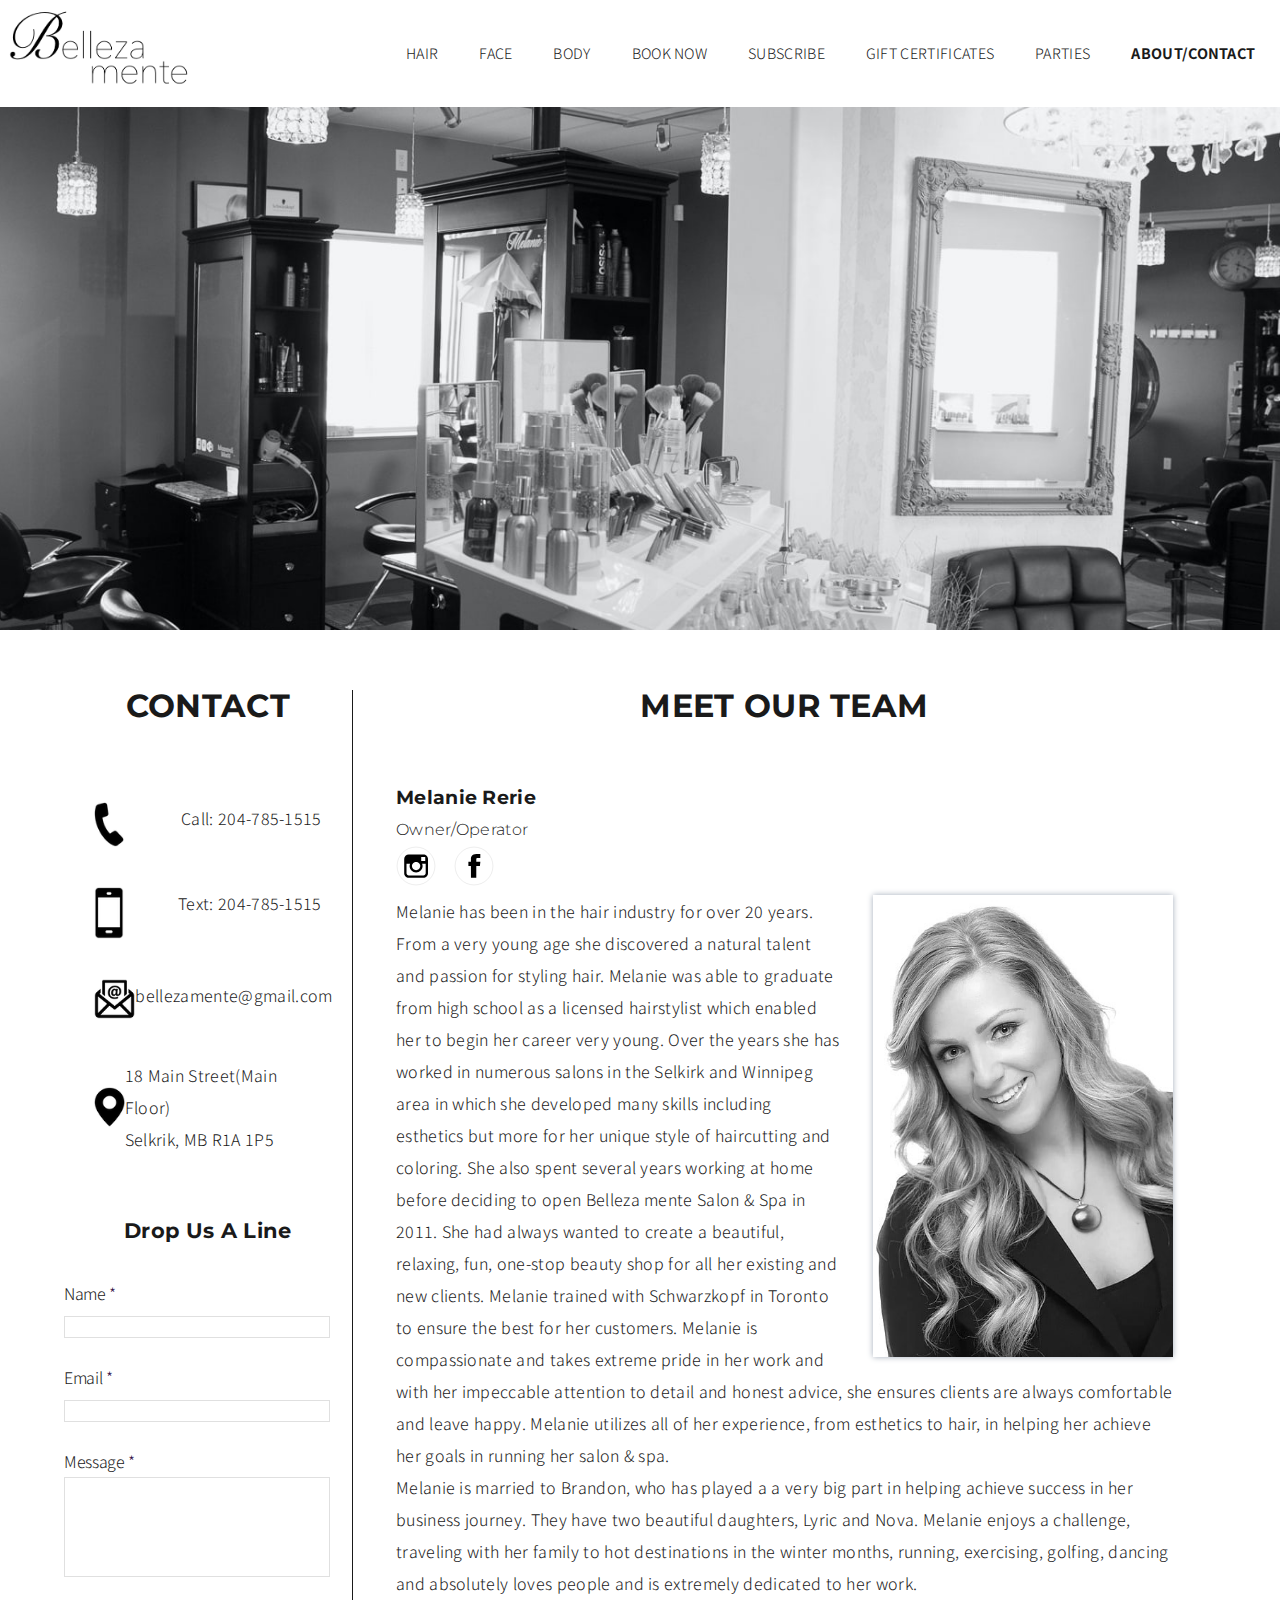
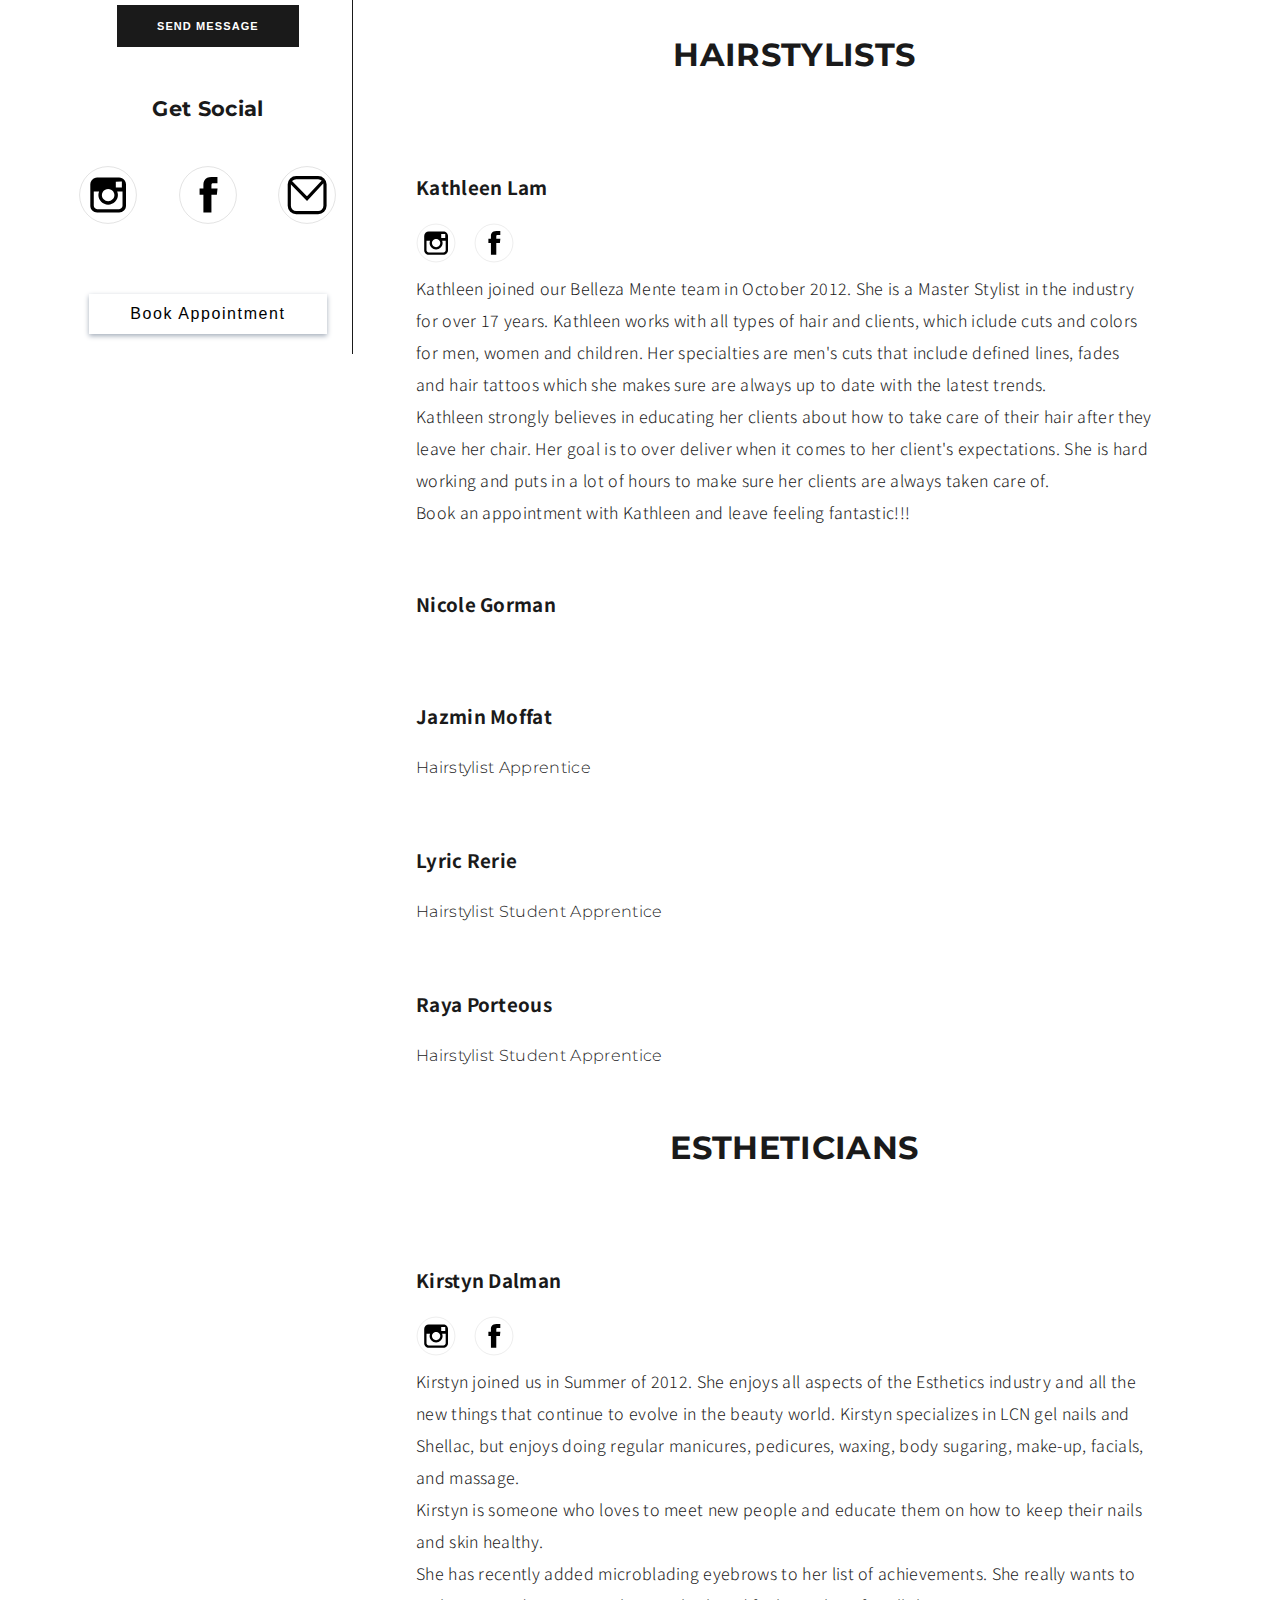
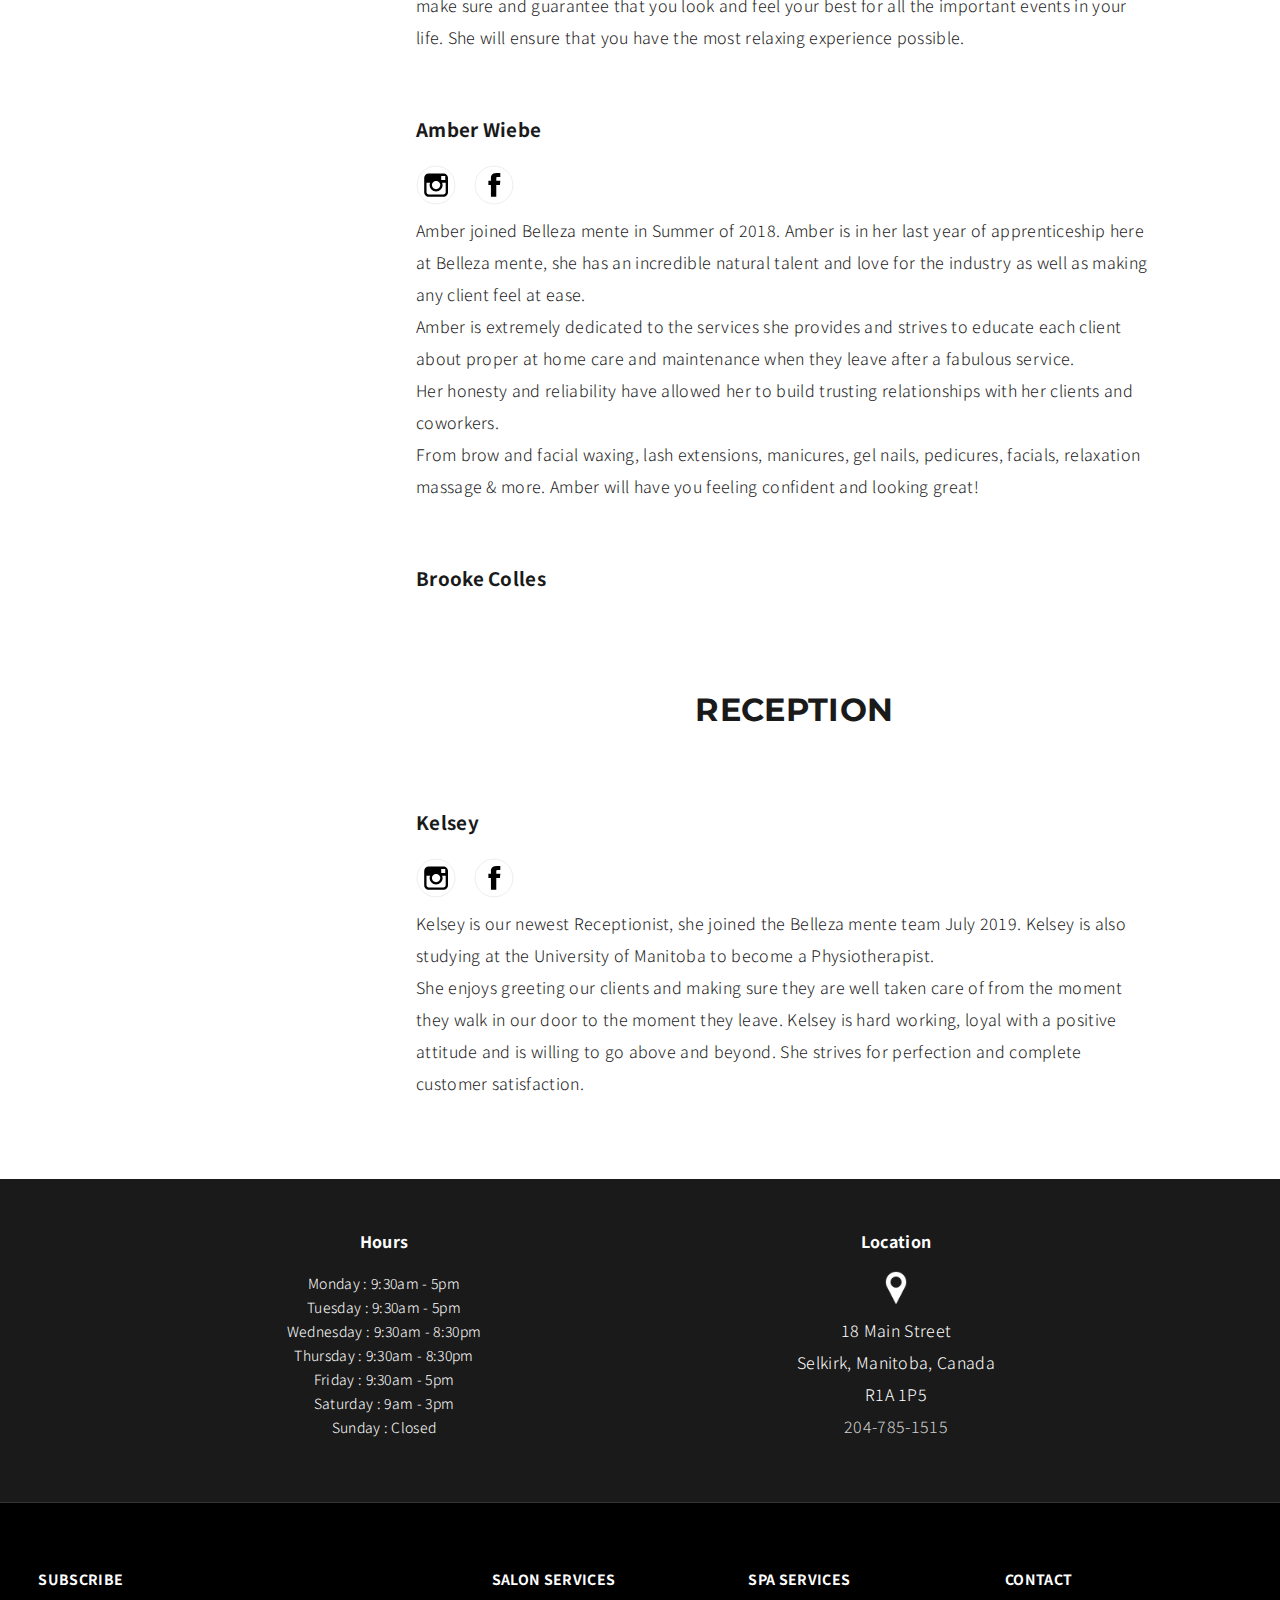
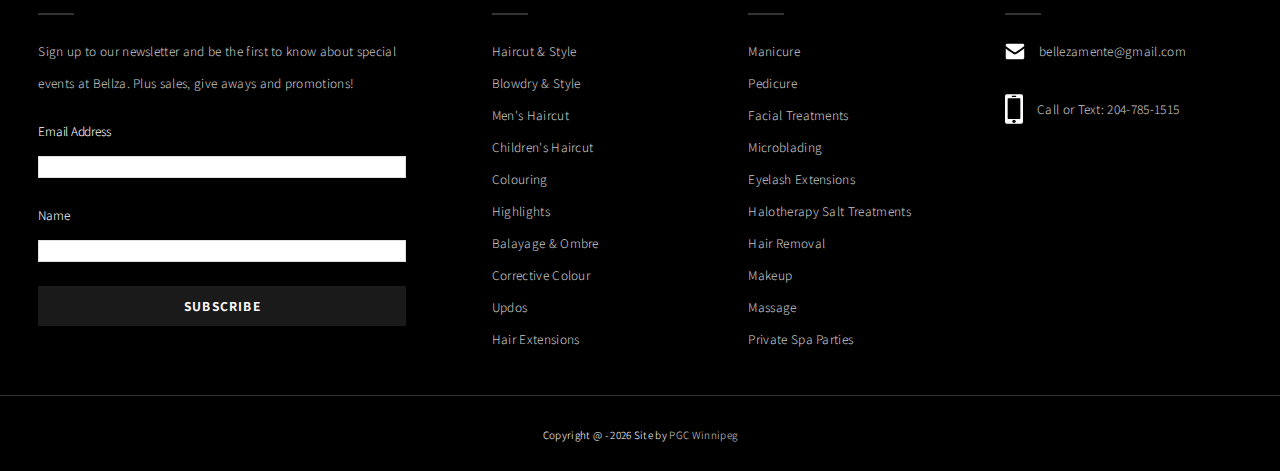
==== commit 3da430bd: "new pricing, hours and removed cafe" ====
--- a/about-contact.html
+++ b/about-contact.html
@@ -31,16 +31,15 @@
 					<li class="dropdown"><a href="#" class="linkStyle linksSubPages dropbtn">BODY</a>
 								<div class="dropdownContent studiosDropdown">
 								  <a href="hair-removal.html">HAIR REMOVAL</a>
-								  <a href="massage-and-salt-therapy.html">HALO SALT THERAPY</a>
 								  <a href="massage-and-salt-therapy.html">MASSAGE</a>
+									<a href="massage-and-salt-therapy.html">HALO SALT THERAPY</a>
 								  <a href="handsandfeet.html">HANDS &amp; FEET</a>
 								</div>
 							</li>
-					<li class="navLink"><a href="cafe.html" class="link">CAFE &amp; LOUNGE</a></li>
 					<li class="navLink"><a href="book.html" class="link">BOOK NOW</a></li>
 					<li class="navLink"><a href="book.html#subscribe" class="link">SUBSCRIBE</a></li>
 					<li class="navLink"><a href="book.html#buyGC" class="link">GIFT CERTIFICATES</a></li>
-					<li class="navLink"><a href="events-and-parties.html" class="link">PARTIES &amp; EVENTS</a></li>
+					<li class="navLink"><a href="events-and-parties.html" class="link">PARTIES</a></li>
 					<li class="navLink"><a href="about-contact.html" class="link current">ABOUT/CONTACT</a></li>
 				</ul>
 			</nav>
@@ -59,11 +58,10 @@
 								  <li><a href="lashesandbrows.html" class="linkStyle linksSubPages">Lashes &amp; Brows</a></li>
 								
 								  <li><a href="hair-removal.html" class="linkStyle linksSubPages">Hair Removal</a></li>
-								  <li><a href="events-and-parties.html" class="linkStyle linksSubPages">Parties &amp; Events</a></li>
+								  <li><a href="events-and-parties.html" class="linkStyle linksSubPages">Parties</a></li>
 								<li><a href="book.html#subscribe" class="linkStyle linksSubPages">Subscribe</a></li>
 								<li><a href="about-contact.html" class="linkStyle linksSubPages current">About/Contact</a></li>
-								  <li><a href="cafe.html" class="linkStyle linksSubPages">Cafe &amp; Lounge</a></li>
-								<li><a href="massage-and-salt-therapy.html" class="linkStyle linksSubPages">Salt Therapy &amp; Massage</a></li>
+								<li><a href="massage-and-salt-therapy.html" class="linkStyle linksSubPages">Massage &amp; Salt Therapy</a></li>
 								
 
 							  </ul>
@@ -265,8 +263,8 @@
 							<p>Book an appointment with Kathleen and leave feeling fantastic!!!</p>
 						</div>
 						<div class="staffBio">
-							<h3 class="stylistName">Erin Grawberger</h3>
-							<div class="staffSocial">
+							<h3 class="stylistName">Nicole Gorman</h3>
+				<!--			<div class="staffSocial">
 							<a href="https://instagram.com/hairbyerin85?igshid=dtr6afavxdq" target="_blank">
 					<svg class="socialIconSvg staffInsta" width="40px" height="40px" viewBox="0 0 75 75" version="1.1" xmlns="http://www.w3.org/2000/svg" xmlns:xlink="http://www.w3.org/1999/xlink">
 					<g id="Page-1" stroke="none" stroke-width="1" fill="none" fill-rule="evenodd">
@@ -294,35 +292,28 @@
 						</g>
 					</g>
 					</svg></a>
-						</div> <!-- end staff social -->
+						</div> 
 							<p>Erin is a master hairstylist who joined our team in the fall of 2017. Her favourite thing about the hair industry is that it is constantly changing. She loves to learn about the latest techniques to make sure she is always becoming a better stylist. Her goal is to make sure she is always becoming a better stylist. her goal is to make sure every client looks and feels absolutely fabulous after they leave her chair.</p>
 							<p>She specializes in cutting, blowouts, styling, advanced color techniques, including balayage, color melting, ombre, extensions and more. Erin is also certfied in makeup artistry as well as hair removal.</p>
-							<p>She is now accepting new clients and would love to have you in her chair! Call the salon today to make an appointment.</p>
-						</div>
-						
-						<div class="staffBio">
-							<h3 class="stylistName">Lori Fuz</h3>
-							<div class="staffSocial">
-							<a href="https://www.facebook.com/profile.php?id=100040805072079" target="_blank">
-					<svg class="socialIconSvg staffInsta" width="40px" height="40px" viewBox="0 0 75 75" version="1.1" xmlns="http://www.w3.org/2000/svg" xmlns:xlink="http://www.w3.org/1999/xlink">
-					<g id="Page-1" stroke="none" stroke-width="1" fill="none" fill-rule="evenodd">
-						<g id="instagram" fill-rule="nonzero">
-							<g id="Group" transform="translate(2.000000, 2.000000)">
-								<circle id="Oval" stroke-opacity="0.145465353" stroke="#000000" cx="35.5" cy="35.5" r="35.5"></circle>
-								<g id="instagram-icon" class="iconColor" transform="translate(13.000000, 13.000000)" fill="#000000">
-									<path d="M36.3726,0.733235294 L9,0.733235294 C4.2453,0.733235294 0.3771,4.52470588 0.3771,9.18617647 L0.3771,18.1155882 L0.3771,36.0229412 C0.3771,40.6844118 4.2453,44.4758824 9,44.4758824 L36.3735,44.4758824 C41.1282,44.4758824 44.9955,40.6844118 44.9955,36.0229412 L44.9955,18.1147059 L44.9955,9.18529412 C44.9946,4.52382353 41.1273,0.733235294 36.3726,0.733235294 Z M38.8458,5.77411765 L39.8322,5.77058824 L39.8322,6.73323529 L39.8322,13.185 L32.2947,13.2088235 L32.2686,5.79529412 L38.8458,5.77411765 Z M16.3179,18.1147059 C17.7471,16.1761765 20.0655,14.9047059 22.6863,14.9047059 C25.3071,14.9047059 27.6255,16.1761765 29.0529,18.1147059 C29.9826,19.38 30.5397,20.9276471 30.5397,22.6041176 C30.5397,26.8491176 27.0135,30.3026471 22.6854,30.3026471 C18.3546,30.3026471 14.832,26.8491176 14.832,22.6041176 C14.8329,20.9276471 15.3882,19.38 16.3179,18.1147059 Z M40.6476,36.0220588 C40.6476,38.3347059 38.7297,40.2132353 36.3726,40.2132353 L9,40.2132353 C6.642,40.2132353 4.7241,38.3347059 4.7241,36.0220588 L4.7241,18.1147059 L11.3841,18.1147059 C10.809,19.5017647 10.4859,21.0167647 10.4859,22.6041176 C10.4859,29.1979412 15.9579,34.5661765 22.6863,34.5661765 C29.4138,34.5661765 34.8858,29.1979412 34.8858,22.6041176 C34.8858,21.0167647 34.5609,19.5017647 33.9858,18.1147059 L40.6476,18.1147059 L40.6476,36.0220588 Z" id="Shape"></path>
-								</g>
-							</g>
-						</g>
-					</g>
-				</svg>
-				</a>
-						</div> <!-- end staff social -->
-							<p>Lori joined our Belleza mente team March of 2019. Lori graduated from The Aveda Institute in 2015 and is a certified Red Seal Hairstylist. Lori has been doing hair for over five years and is extremely passionate about hair. She'll make sure you're up to date with the newest trends!</p>
-							<p>Lori strongly believes in educating her clients about how to take care of their hair after they leave her chair with the right tools and products.</p>
-							<p>Her goal is to exceed her clients expectations and leave them feeling fabulous and well taken care of at the end of every visit. We're excited to have Lori a part of the Belleza mente team. She is now accepting new clients.</p>
-						</div>
-						<h1 class="contactHeader bottomSpacer staffTitle">ESTHETICIANS</h1>
+							<p>She is now accepting new clients and would love to have you in her chair! Call the salon today to make an appointment.</p> --> 
+						</div>
+						<div class="staffBio">
+							<h3 class="stylistName">Jazmin Moffat</h3>
+							<p class="stylistTitle">Hairstylist Apprentice</p>
+						</div>
+						<div class="staffBio">
+							<h3 class="stylistName">Lyric Rerie</h3>
+							<p class="stylistTitle">Hairstylist Student Apprentice</p>
+							
+						</div>
+						<div class="staffBio">
+							<h3 class="stylistName">Raya Porteous</h3>
+							<p class="stylistTitle">Hairstylist Student Apprentice</p>
+						</div>
+						
+						
+							<h1 class="contactHeader bottomSpacer staffTitle">ESTHETICIANS</h1>
+						
 						<div class="staffBio">
 							<h3 class="stylistName">Kirstyn Dalman</h3>
 							<div class="staffSocial">
@@ -395,76 +386,14 @@
 							<p>From brow and facial waxing, lash extensions, manicures, gel nails, pedicures, facials, relaxation massage &amp; more. Amber will have you feeling confident and looking great!</p>
 						</div>
 						<div class="staffBio">
-							<h3 class="stylistName">Maybel Murray</h3>
-							<div class="staffSocial">
-							<a href="https://instagram.com/esthetics.by.maybel?igshid=op2nnneylyh0" target="_blank">
-					<svg class="socialIconSvg staffInsta" width="40px" height="40px" viewBox="0 0 75 75" version="1.1" xmlns="http://www.w3.org/2000/svg" xmlns:xlink="http://www.w3.org/1999/xlink">
-					<g id="Page-1" stroke="none" stroke-width="1" fill="none" fill-rule="evenodd">
-						<g id="instagram" fill-rule="nonzero">
-							<g id="Group" transform="translate(2.000000, 2.000000)">
-								<circle id="Oval" stroke-opacity="0.145465353" stroke="#000000" cx="35.5" cy="35.5" r="35.5"></circle>
-								<g id="instagram-icon" class="iconColor" transform="translate(13.000000, 13.000000)" fill="#000000">
-									<path d="M36.3726,0.733235294 L9,0.733235294 C4.2453,0.733235294 0.3771,4.52470588 0.3771,9.18617647 L0.3771,18.1155882 L0.3771,36.0229412 C0.3771,40.6844118 4.2453,44.4758824 9,44.4758824 L36.3735,44.4758824 C41.1282,44.4758824 44.9955,40.6844118 44.9955,36.0229412 L44.9955,18.1147059 L44.9955,9.18529412 C44.9946,4.52382353 41.1273,0.733235294 36.3726,0.733235294 Z M38.8458,5.77411765 L39.8322,5.77058824 L39.8322,6.73323529 L39.8322,13.185 L32.2947,13.2088235 L32.2686,5.79529412 L38.8458,5.77411765 Z M16.3179,18.1147059 C17.7471,16.1761765 20.0655,14.9047059 22.6863,14.9047059 C25.3071,14.9047059 27.6255,16.1761765 29.0529,18.1147059 C29.9826,19.38 30.5397,20.9276471 30.5397,22.6041176 C30.5397,26.8491176 27.0135,30.3026471 22.6854,30.3026471 C18.3546,30.3026471 14.832,26.8491176 14.832,22.6041176 C14.8329,20.9276471 15.3882,19.38 16.3179,18.1147059 Z M40.6476,36.0220588 C40.6476,38.3347059 38.7297,40.2132353 36.3726,40.2132353 L9,40.2132353 C6.642,40.2132353 4.7241,38.3347059 4.7241,36.0220588 L4.7241,18.1147059 L11.3841,18.1147059 C10.809,19.5017647 10.4859,21.0167647 10.4859,22.6041176 C10.4859,29.1979412 15.9579,34.5661765 22.6863,34.5661765 C29.4138,34.5661765 34.8858,29.1979412 34.8858,22.6041176 C34.8858,21.0167647 34.5609,19.5017647 33.9858,18.1147059 L40.6476,18.1147059 L40.6476,36.0220588 Z" id="Shape"></path>
-								</g>
-							</g>
-						</g>
-					</g>
-				</svg>
-				</a>
-				
-				<a href="https://www.facebook.com/maybel.murray" target="_blank"><svg class="socialIconSvg" width="40px" height="40px" viewBox="0 0 75 75" version="1.1" xmlns="http://www.w3.org/2000/svg" xmlns:xlink="http://www.w3.org/1999/xlink">
-					<g id="Page-1" stroke="none" stroke-width="1" fill="none" fill-rule="evenodd">
-						<g id="facebook">
-							<g id="Group" transform="translate(2.000000, 2.000000)">
-								<circle id="Oval" stroke-opacity="0.145465353" stroke="#000000" fill-rule="nonzero" cx="35.5" cy="35.5" r="35.5"></circle>
-								<g id="facebook-icon-white-copy" class="iconColor" transform="translate(24.000000, 13.000000)" fill="#000000">
-									<path d="M23.43,14.4541837 L15.785,14.4541837 L15.785,9.8494898 C15.785,8.12020408 17.033,7.71704082 17.912,7.71704082 L23.307,7.71704082 L23.307,0.114795918 L15.877,0.0881632653 C7.629,0.0881632653 5.752,5.75816327 5.752,9.38663265 L5.752,14.4541837 L0.982,14.4541837 L0.982,22.2878571 L5.752,22.2878571 L5.752,44.4544898 L15.785,44.4544898 C15.785,44.4544898 15.785,32.2218367 15.785,22.2878571 L22.555,22.2878571 L23.43,14.4541837 Z" id="Path"></path>
-								</g>
-							</g>
-						</g>
-					</g>
-					</svg></a>
-						</div> <!-- end staff social -->
+							<h3 class="stylistName">Brooke Colles</h3>
+							
 							<p></p>
 						</div>
 						
-						<div class="staffBio">
-							<h1 class="contactHeader bottomSpacer staffTitle">RECEPTION/ MANAGER</h1>
-							<h3 class="stylistName">Colleen Otto</h3>
-							<h5>Reception Manager</h5>
-							<div class="staffSocial">
-							<a href="https://instagram.com/colleen_otto?igshid=7t8sjpymrt8t" target="_blank">
-					<svg class="socialIconSvg staffInsta" width="40px" height="40px" viewBox="0 0 75 75" version="1.1" xmlns="http://www.w3.org/2000/svg" xmlns:xlink="http://www.w3.org/1999/xlink">
-					<g id="Page-1" stroke="none" stroke-width="1" fill="none" fill-rule="evenodd">
-						<g id="instagram" fill-rule="nonzero">
-							<g id="Group" transform="translate(2.000000, 2.000000)">
-								<circle id="Oval" stroke-opacity="0.145465353" stroke="#000000" cx="35.5" cy="35.5" r="35.5"></circle>
-								<g id="instagram-icon" class="iconColor" transform="translate(13.000000, 13.000000)" fill="#000000">
-									<path d="M36.3726,0.733235294 L9,0.733235294 C4.2453,0.733235294 0.3771,4.52470588 0.3771,9.18617647 L0.3771,18.1155882 L0.3771,36.0229412 C0.3771,40.6844118 4.2453,44.4758824 9,44.4758824 L36.3735,44.4758824 C41.1282,44.4758824 44.9955,40.6844118 44.9955,36.0229412 L44.9955,18.1147059 L44.9955,9.18529412 C44.9946,4.52382353 41.1273,0.733235294 36.3726,0.733235294 Z M38.8458,5.77411765 L39.8322,5.77058824 L39.8322,6.73323529 L39.8322,13.185 L32.2947,13.2088235 L32.2686,5.79529412 L38.8458,5.77411765 Z M16.3179,18.1147059 C17.7471,16.1761765 20.0655,14.9047059 22.6863,14.9047059 C25.3071,14.9047059 27.6255,16.1761765 29.0529,18.1147059 C29.9826,19.38 30.5397,20.9276471 30.5397,22.6041176 C30.5397,26.8491176 27.0135,30.3026471 22.6854,30.3026471 C18.3546,30.3026471 14.832,26.8491176 14.832,22.6041176 C14.8329,20.9276471 15.3882,19.38 16.3179,18.1147059 Z M40.6476,36.0220588 C40.6476,38.3347059 38.7297,40.2132353 36.3726,40.2132353 L9,40.2132353 C6.642,40.2132353 4.7241,38.3347059 4.7241,36.0220588 L4.7241,18.1147059 L11.3841,18.1147059 C10.809,19.5017647 10.4859,21.0167647 10.4859,22.6041176 C10.4859,29.1979412 15.9579,34.5661765 22.6863,34.5661765 C29.4138,34.5661765 34.8858,29.1979412 34.8858,22.6041176 C34.8858,21.0167647 34.5609,19.5017647 33.9858,18.1147059 L40.6476,18.1147059 L40.6476,36.0220588 Z" id="Shape"></path>
-								</g>
-							</g>
-						</g>
-					</g>
-				</svg>
-				</a>
-				
-				<a href="https://www.facebook.com/colleen.otto1" target="_blank"><svg class="socialIconSvg" width="40px" height="40px" viewBox="0 0 75 75" version="1.1" xmlns="http://www.w3.org/2000/svg" xmlns:xlink="http://www.w3.org/1999/xlink">
-					<g id="Page-1" stroke="none" stroke-width="1" fill="none" fill-rule="evenodd">
-						<g id="facebook">
-							<g id="Group" transform="translate(2.000000, 2.000000)">
-								<circle id="Oval" stroke-opacity="0.145465353" stroke="#000000" fill-rule="nonzero" cx="35.5" cy="35.5" r="35.5"></circle>
-								<g id="facebook-icon-white-copy" class="iconColor" transform="translate(24.000000, 13.000000)" fill="#000000">
-									<path d="M23.43,14.4541837 L15.785,14.4541837 L15.785,9.8494898 C15.785,8.12020408 17.033,7.71704082 17.912,7.71704082 L23.307,7.71704082 L23.307,0.114795918 L15.877,0.0881632653 C7.629,0.0881632653 5.752,5.75816327 5.752,9.38663265 L5.752,14.4541837 L0.982,14.4541837 L0.982,22.2878571 L5.752,22.2878571 L5.752,44.4544898 L15.785,44.4544898 C15.785,44.4544898 15.785,32.2218367 15.785,22.2878571 L22.555,22.2878571 L23.43,14.4541837 Z" id="Path"></path>
-								</g>
-							</g>
-						</g>
-					</g>
-					</svg></a>
-						</div> <!-- end staff social -->
-							<p>Colleen is our cheerful receptionist, who first joined our team in the summer of 2012; almost the very beginnings of Belleza mente salon and spa.</p>
-							<p>Her warm smile and bubbly charm are so contagious that you'll always want to come back. Colleen's attention to detail will ensure that you are taken care of from the moment you book your appointment until you walk out the door looking and feeling fabulous. Colleen is a perfect fit for Belleza mente as she adds professionalism and warmth from the moment you walk through our doors. We know you will love her as much as we do.</p>
-						</div>
-						<div class="staffBio">
+						
+						<div class="staffBio">
+							<h1 class="contactHeader bottomSpacer staffTitle">RECEPTION</h1>
 							<h3 class="stylistName">Kelsey</h3>
 							<div class="staffSocial">
 							<a href="https://instagram.com/kelseydutka?igshid=qs4a35apn03y" target="_blank">
@@ -505,13 +434,13 @@
 			<div class="upperFooter">
 			
 				<div class="locationSet">
-					<h3>Salon &amp; Spa Hours</h3>
+					<h3>Hours</h3>
 					<div class="officeHours">
-						<p class="hours">Monday : 9am - 5pm</p>
-						<p class="hours">Tuesday : 9am - 5pm</p>
-						<p class="hours">Wednesday : 9am - 9pm</p>
-						<p class="hours">Thursday : 9am - 9pm</p>
-						<p class="hours">Friday : 9am - 5pm</p>
+						<p class="hours">Monday : 9:30am - 5pm</p>
+						<p class="hours">Tuesday : 9:30am - 5pm</p>
+						<p class="hours">Wednesday : 9:30am - 8:30pm</p>
+						<p class="hours">Thursday : 9:30am - 8:30pm</p>
+						<p class="hours">Friday : 9:30am - 5pm</p>
 						<p class="hours">Saturday : 9am - 3pm</p>
 						<p class="hours">Sunday : Closed</p>
 					</div>
@@ -523,18 +452,6 @@
 					<p>Selkirk, Manitoba, Canada</p>
 					<p>R1A 1P5</p>
 					<p><a href="tel:2047851515">204-785-1515</a></p>
-				</div>
-				<div class="locationSet">
-					<h3>Café &amp; Lounge Hours</h3>
-					<div class="officeHours">
-						<p class="hours">Monday : 9am - 5pm</p>
-						<p class="hours">Tuesday : 9am - 5pm</p>
-						<p class="hours">Wednesday : 9am - 9pm</p>
-						<p class="hours">Thursday : 9am - 9pm</p>
-						<p class="hours">Friday : 9am - 5pm</p>
-						<p class="hours">Saturday : 9am - 3pm</p>
-						<p class="hours">Sunday : Closed</p>
-					</div>
 				</div>
 			</div>
 			<div class="lowerFooterContainer"> 
--- a/main.css
+++ b/main.css
@@ -423,8 +423,23 @@
 }
 .welcomeText{
 	width: 50%;
-	margin: 60px auto;
-	text-align:center;
+	margin: 40px auto;
+	text-align:center;
+}
+.welcomeText h2{
+	padding-bottom:20px;
+}
+.welcomeText h3{
+	padding:12px 0;
+}
+.welcomeText p{
+	padding: 8px 0;
+}
+.covid{
+	text-decoration:underline;
+}
+.update{
+	text-align:left;
 }
 .productLinesHeadline{
 	text-align:center;
@@ -453,7 +468,7 @@
 
 .upperFooter{
 	display: flex;
-	width: 90%;
+	width: 80%;
 	margin: 0 auto;
 	justify-content:space-between;
 	color: white;
@@ -474,7 +489,8 @@
 }
 
 .officeHours p{
-	font-size:10px;
+	font-size:14px;
+	padding:2px 0;
 }
 .mapIcon{
 	max-height: 34px;
@@ -535,7 +551,7 @@
 	align-self:center;
 	padding-left:14px;
 }
-footer a:hover{
+footer a:hover, .linkHover:hover{
 	background: -webkit-linear-gradient( left,#232FAE,#A51FBC);
   	-webkit-background-clip: text;
 	-webkit-text-fill-color: transparent;
@@ -687,6 +703,7 @@
 	margin:0;
 	padding:10px;
 	flex:1;
+	align-self: center;
 }
 /******************************
 HANDS AND FEET PAGE
@@ -800,6 +817,9 @@
 .makeup1, .makeup2, makeup3, .massage1, .massage2, .massage3, .waxing1, .waxing2, .waxing3, .party1, .party2, .party3{
 	background-size:cover;
 	background-position:center;
+}
+.linkHover{
+	font-style:italic;
 }
 .makeup1{
 	background-image:url(images/facial.jpg);
@@ -933,6 +953,7 @@
 }
 .staffTitle{
 	padding-left:20px;
+	width:100%;
 }
 .melImage{
 	align-self:center;
@@ -956,6 +977,7 @@
 	flex-direction:column;
 	justify-content:center;
 	padding:20px;
+	width:100%;
 	
 }
 .staffBio img{
@@ -971,7 +993,7 @@
 	grid-row: 1 / 3;
 }
 .party2{
-	background-image:url(images/yoga-class.jpg);
+	background-image:url(images/spa-girls.jpeg) ;
 	grid-column:1 / 2;
 	grid-row: 3 / 4;
 }
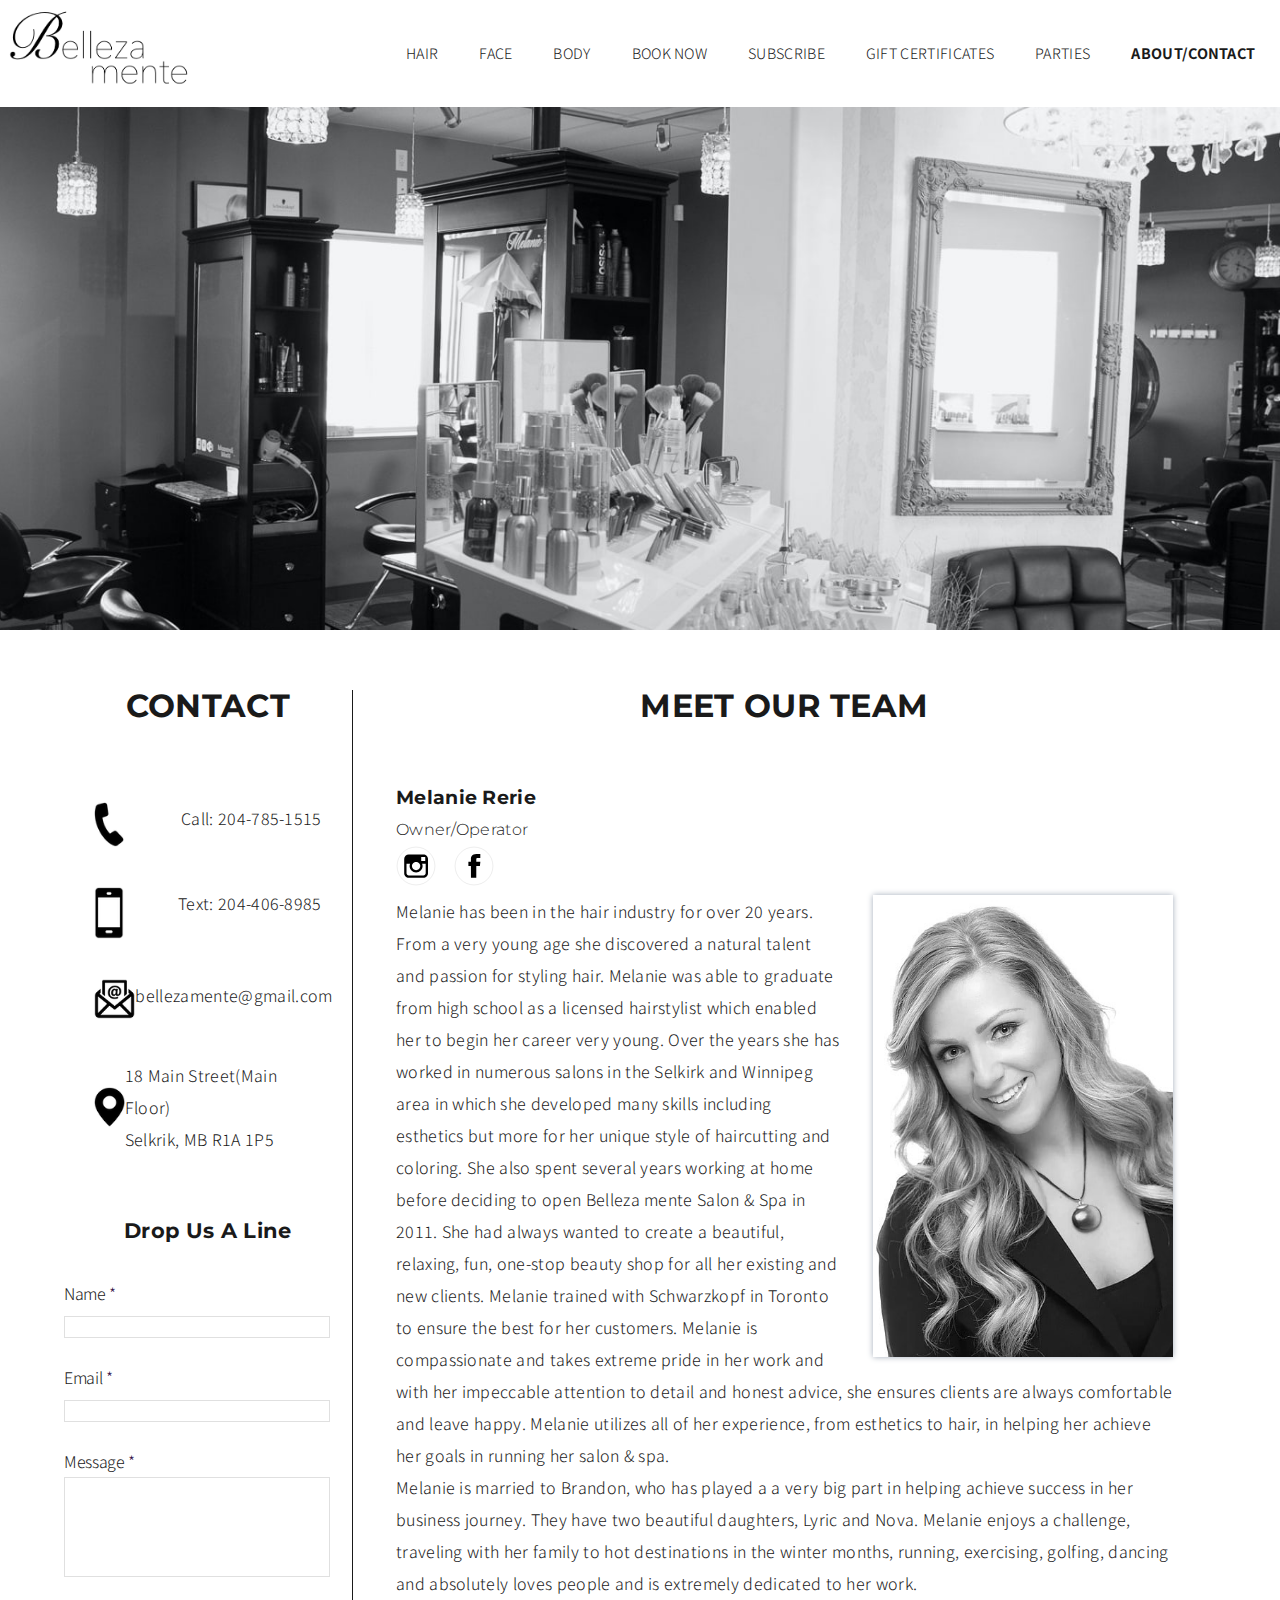
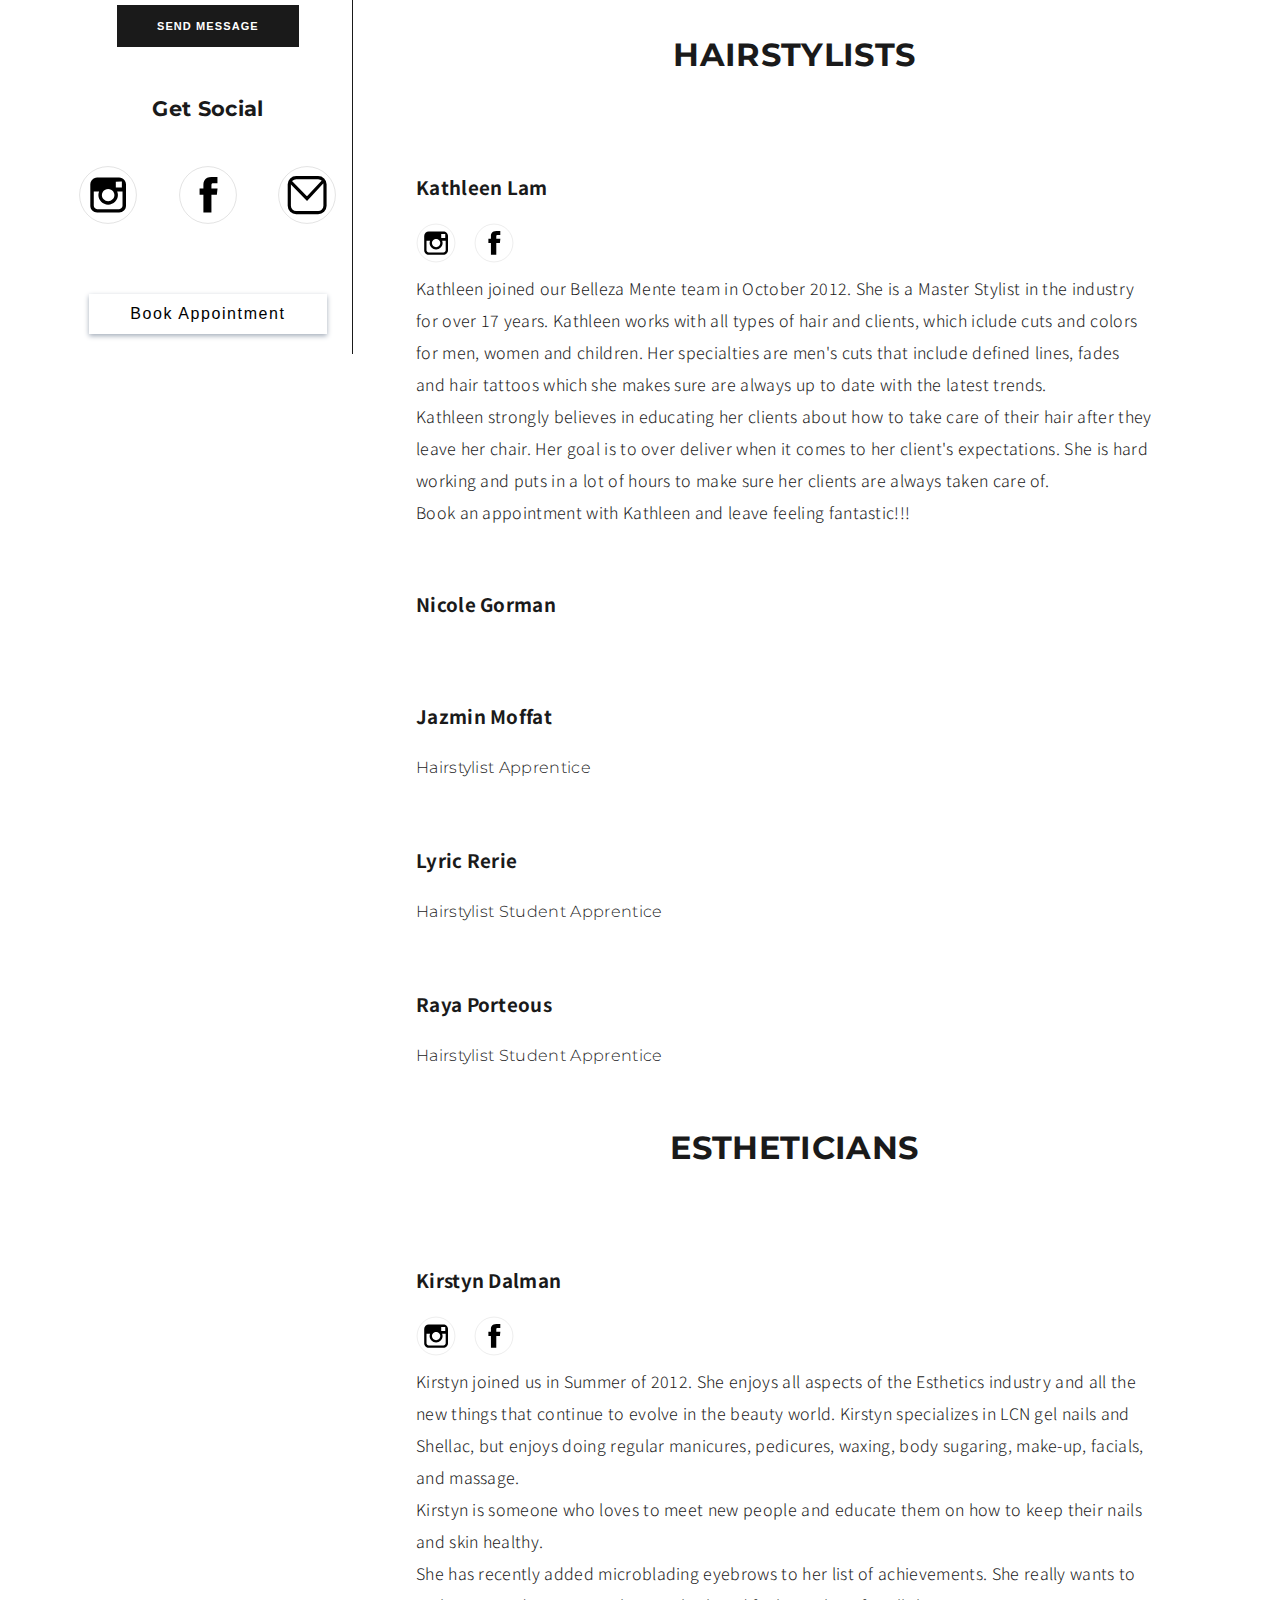
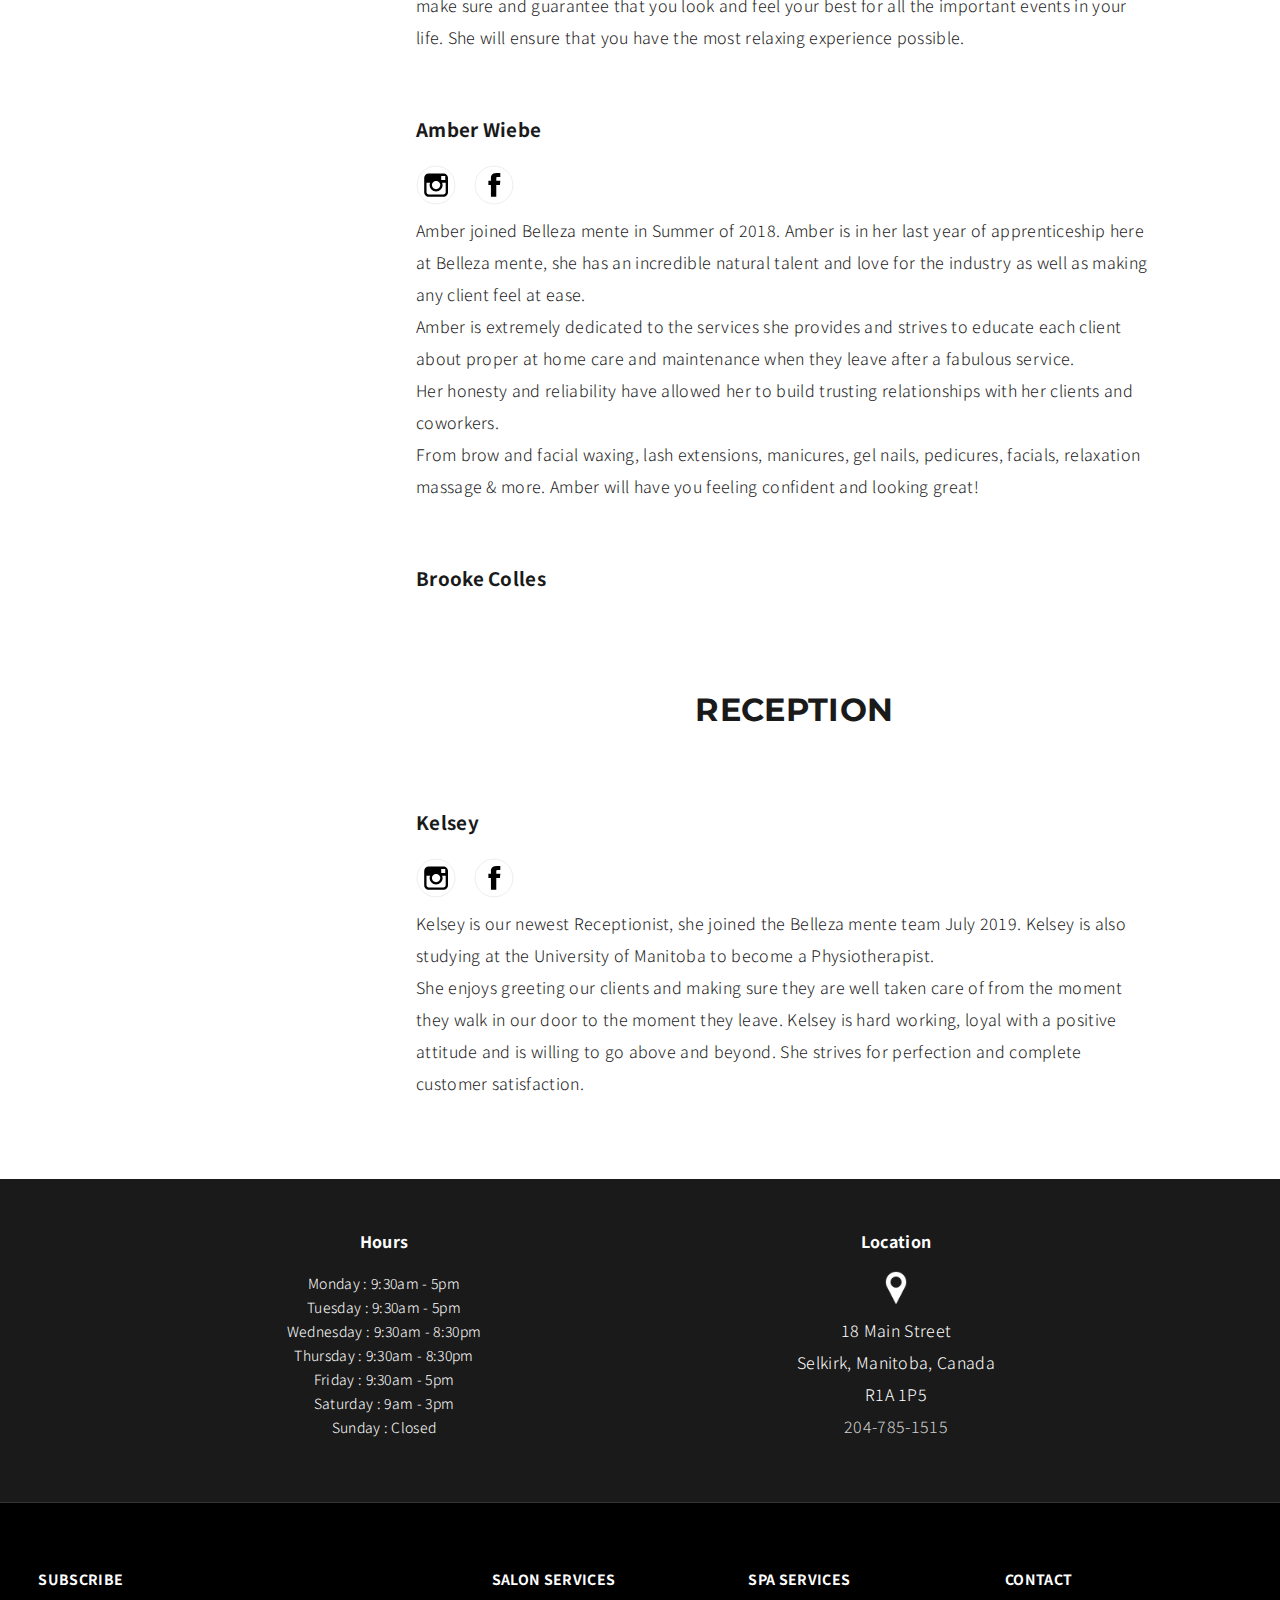
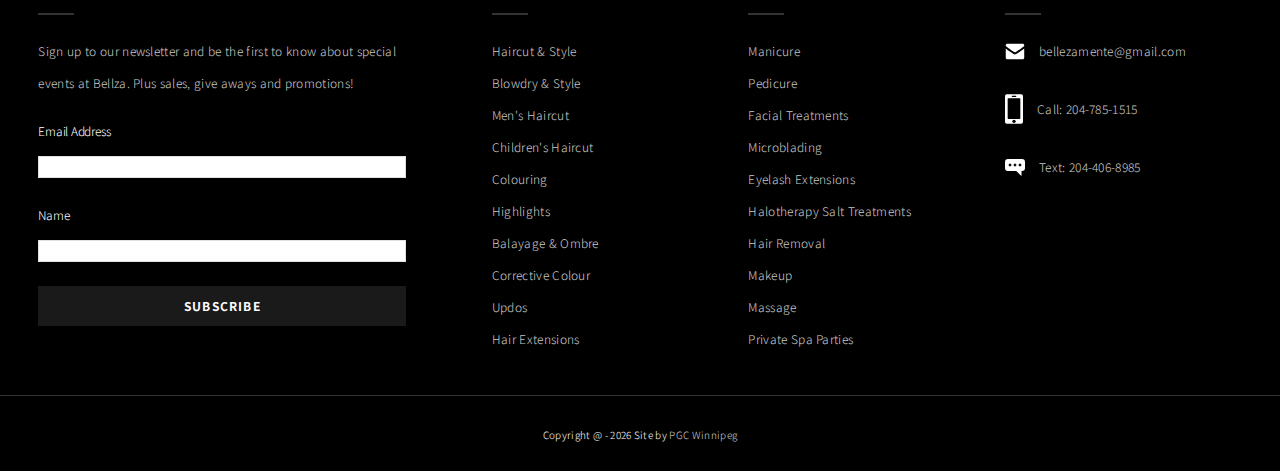
==== commit 637da815: "changed text message info" ====
--- a/about-contact.html
+++ b/about-contact.html
@@ -81,7 +81,7 @@
 					</div>
 					<div class="contactInfo">
 						<img src="images/text-belleza-salon-spa.png" class="phoneImage">
-						<p>Text: 204-785-1515</p>
+						<p>Text: 204-406-8985</p>
 					</div>
 					<div class="contactInfo">
 						<img src="images/email-belleza-mente.png" class="emailImage">
@@ -542,12 +542,24 @@
 									</g>
 								</g>
 							</svg>
-							<p><a href="tel:1-204-785-1515">Call or Text: 204-785-1515</a></p>
+							<p><a href="tel:1-204-785-1515">Call: 204-785-1515</a></p>
 						
 						</div>
 						<div class="emailFooter phoneFooter">
-							<div><span id='MTU3NjI5NTA4NTUxNw==' /><script src='https://c2t.zwt.co/click-to-text?r=MjA0Nzg1MTUxNQ==&m=&s=U21hbGw=&t=Y3VzdG9t&cb=cmdiKDI1NSUyQyUyMDI1NSUyQyUyMDI1NSk=&cf=cmdiKDAlMkMlMjAwJTJDJTIwMCk=&did=MTU3NjI5NTA4NTUxNw=='></script>
-							</div>
+							<svg width="20px" height="17px" viewBox="0 0 20 17" version="1.1" xmlns="http://www.w3.org/2000/svg" xmlns:xlink="http://www.w3.org/1999/xlink">
+    						<g id="Page-1" stroke="none" stroke-width="1" fill="none" fill-rule="evenodd">
+								<g id="text-icon" transform="translate(-3.000000, -7.000000)" fill-rule="nonzero">
+            					<g id="Group" transform="translate(3.000000, 7.000000)">
+                				<rect id="Rectangle" stroke="#FFFFFF" stroke-width="2" fill="#FFFFFF" x="1" y="1" width="18" height="10" rx="2"></rect>
+                				<circle id="Oval" stroke="#000000" fill="#000000" cx="5" cy="6" r="1"></circle>
+                				<circle id="Oval-Copy" stroke="#000000" fill="#000000" cx="10" cy="6" r="1"></circle>
+                				<circle id="Oval-Copy-2" stroke="#000000" fill="#000000" cx="15" cy="6" r="1"></circle>
+                				<polygon id="Triangle" stroke="#FFFFFF" fill="#FFFFFF" transform="translate(14.034596, 14.034372) rotate(179.000000) translate(-14.034596, -14.034372) " points="12.0869534 12.0346002 16.0345962 16.0341433 12.0345962 16.0341433"></polygon>
+            					</g>
+        						</g>
+    						</g>
+							</svg>
+								<p>Text: 204-406-8985</p>
 						</div>
 					</div>
 				</div>
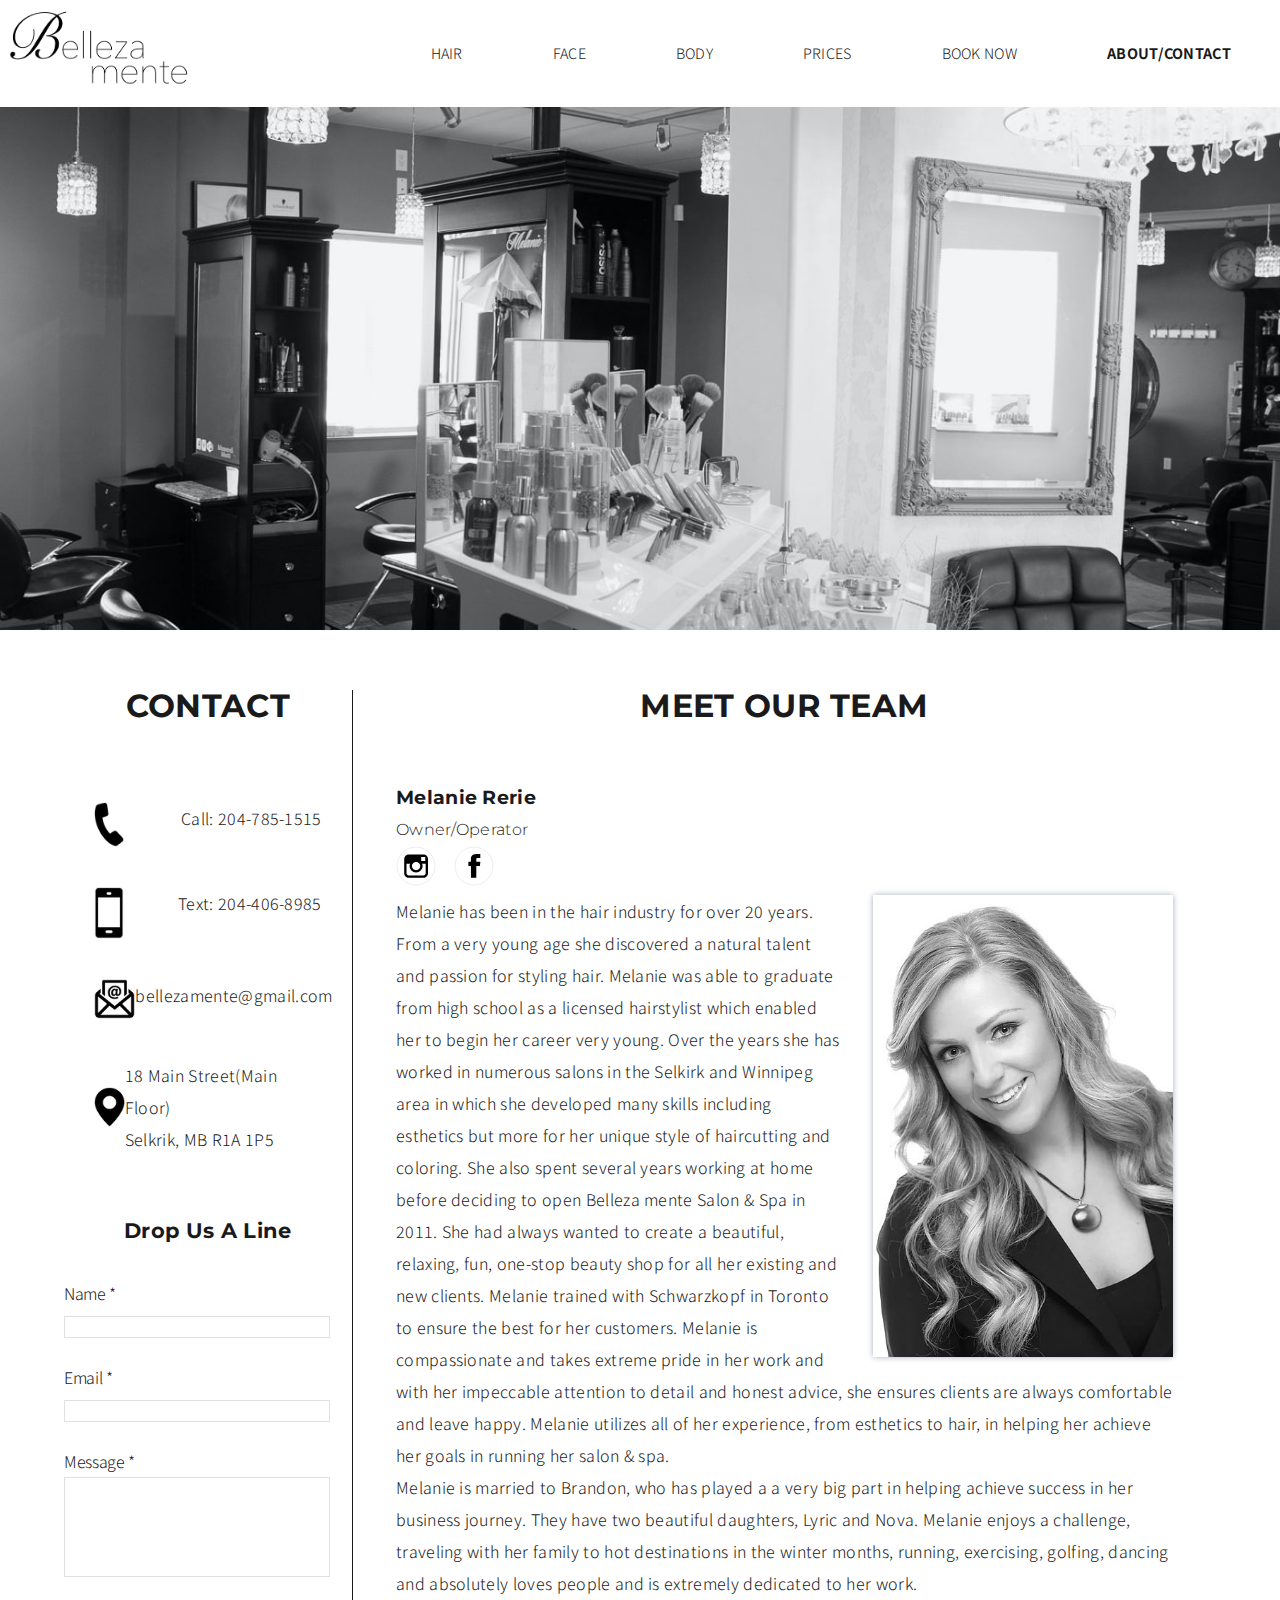
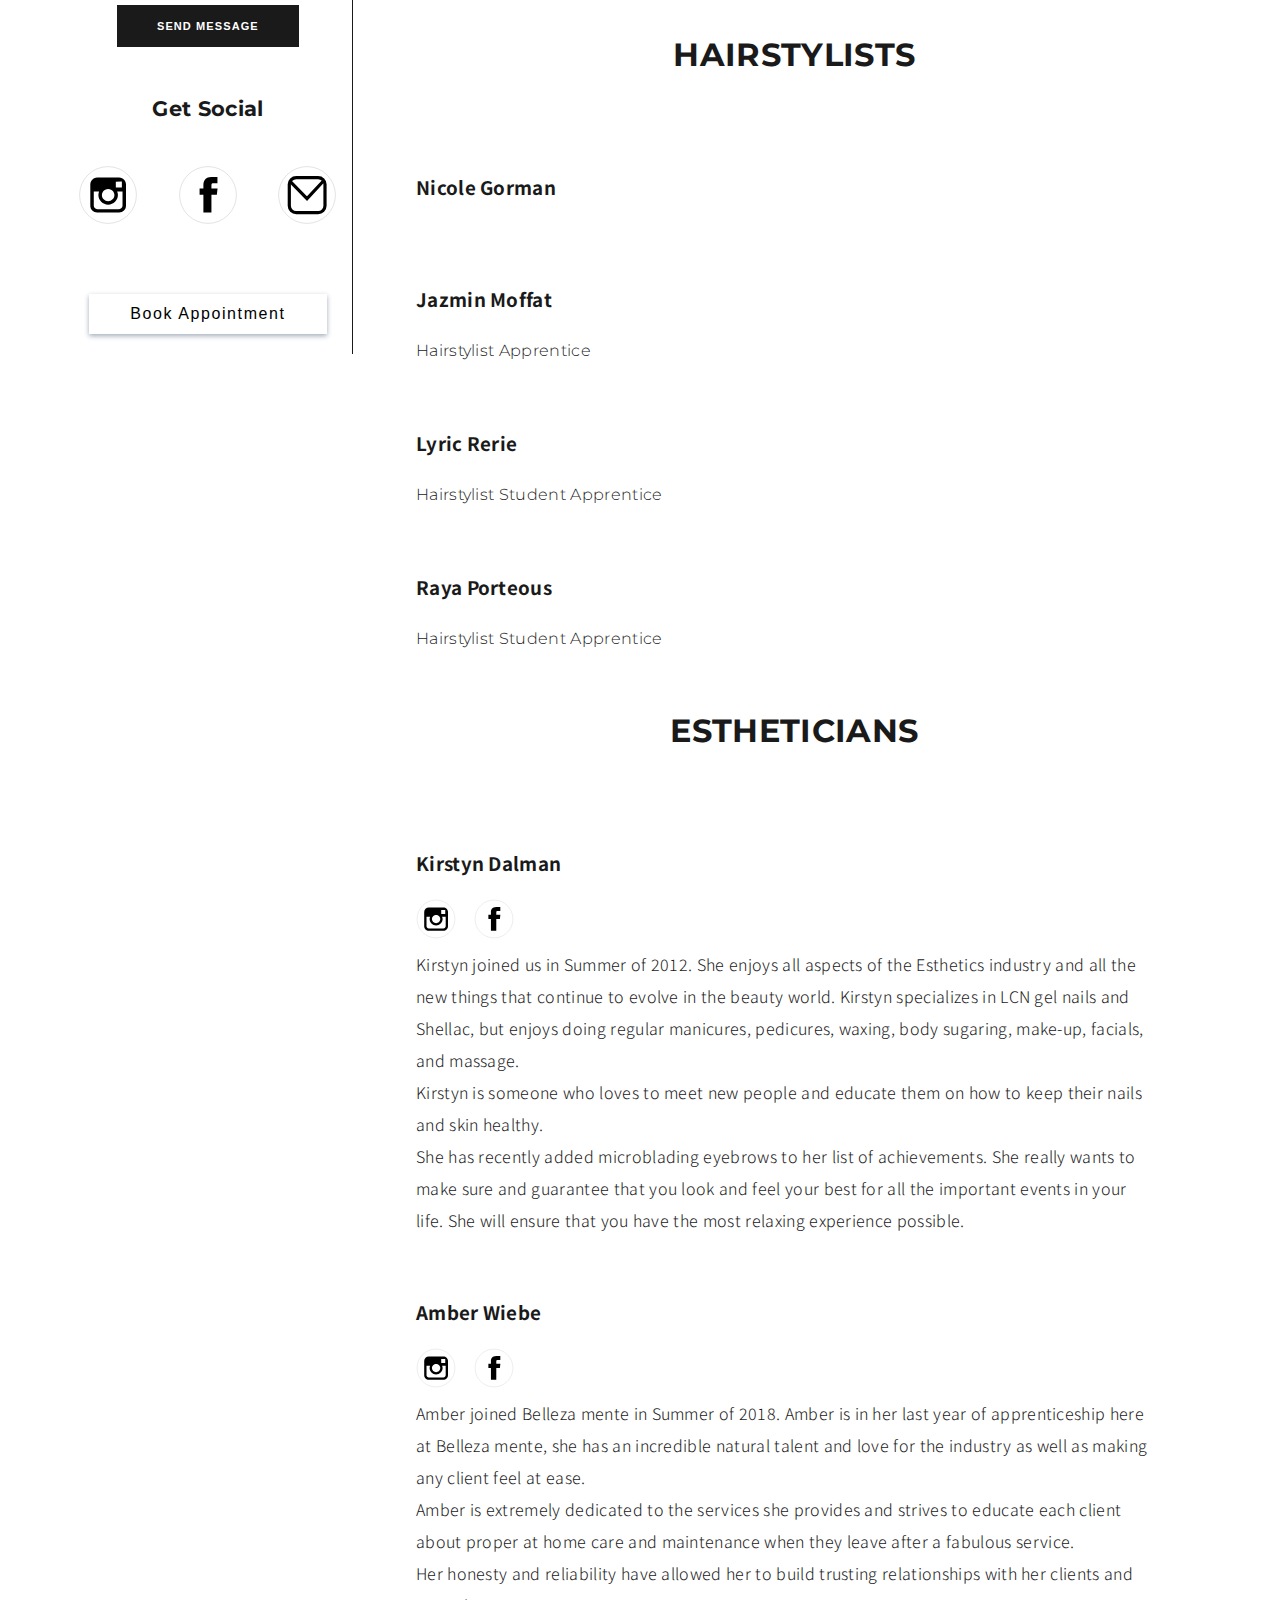
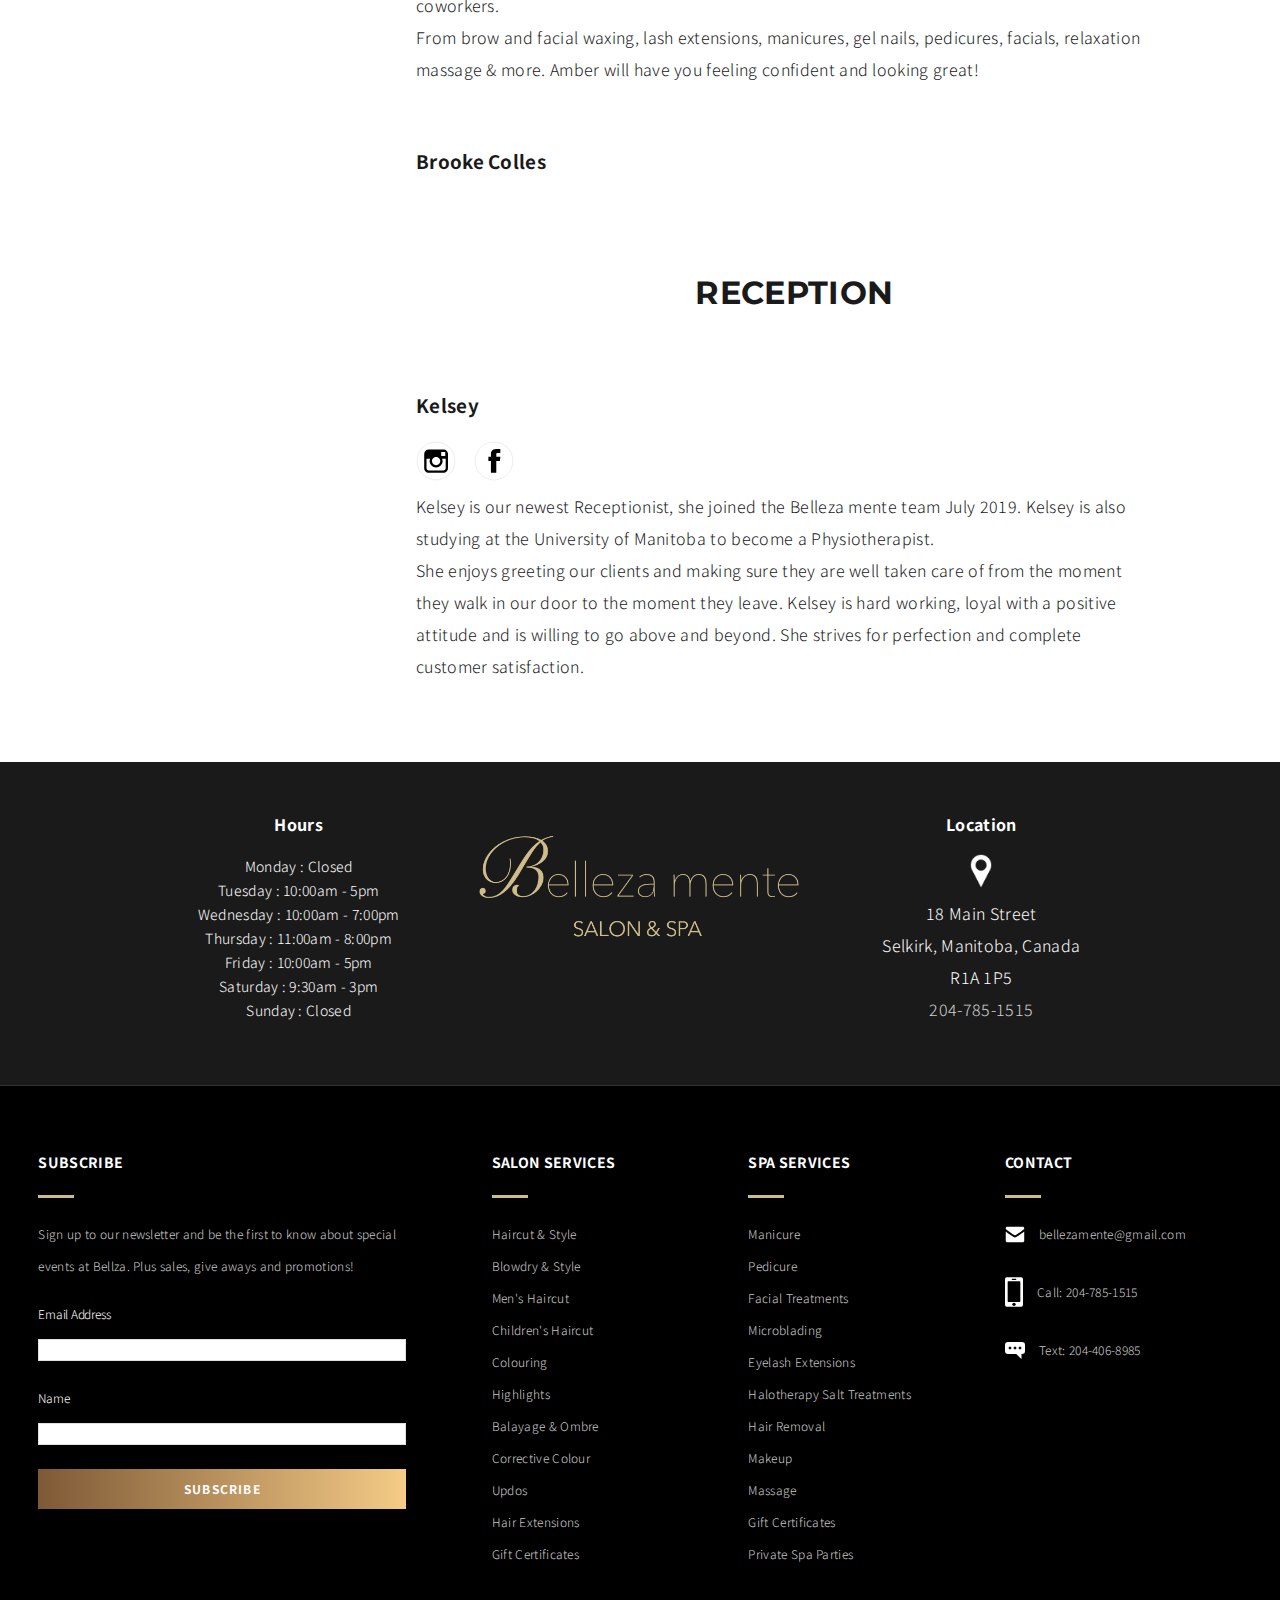
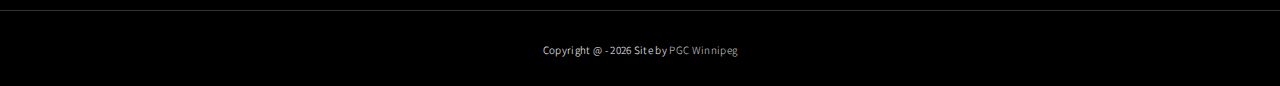
==== commit efde5bff: "updated home, logo, gold, price page" ====
--- a/about-contact.html
+++ b/about-contact.html
@@ -36,10 +36,8 @@
 								  <a href="handsandfeet.html">HANDS &amp; FEET</a>
 								</div>
 							</li>
+					<li class="navLink"><a href="prices.html" class="link">PRICES</a></li>
 					<li class="navLink"><a href="book.html" class="link">BOOK NOW</a></li>
-					<li class="navLink"><a href="book.html#subscribe" class="link">SUBSCRIBE</a></li>
-					<li class="navLink"><a href="book.html#buyGC" class="link">GIFT CERTIFICATES</a></li>
-					<li class="navLink"><a href="events-and-parties.html" class="link">PARTIES</a></li>
 					<li class="navLink"><a href="about-contact.html" class="link current">ABOUT/CONTACT</a></li>
 				</ul>
 			</nav>
@@ -51,6 +49,7 @@
 							<div>
 							  <ul>
 								<li><a href="index.html" class="linkStyle linksSubPages">Home</a></li>
+								  <li><a href="prices.html" class="linkStyle linksSubPages">Prices</a></li>
 								  <li><a href="book.html" class="linkStyle linksSubPages">Book Now</a></li>
 								<li><a href="hair.html" class="linkStyle linksSubPages">Hair</a></li>
 								<li><a href="handsandfeet.html" class="linkStyle linksSubPages">Hands &amp; Feet</a></li>
@@ -58,8 +57,6 @@
 								  <li><a href="lashesandbrows.html" class="linkStyle linksSubPages">Lashes &amp; Brows</a></li>
 								
 								  <li><a href="hair-removal.html" class="linkStyle linksSubPages">Hair Removal</a></li>
-								  <li><a href="events-and-parties.html" class="linkStyle linksSubPages">Parties</a></li>
-								<li><a href="book.html#subscribe" class="linkStyle linksSubPages">Subscribe</a></li>
 								<li><a href="about-contact.html" class="linkStyle linksSubPages current">About/Contact</a></li>
 								<li><a href="massage-and-salt-therapy.html" class="linkStyle linksSubPages">Massage &amp; Salt Therapy</a></li>
 								
@@ -227,7 +224,7 @@
 				</div>
 					<h1 class="contactHeader bottomSpacer staffTitle">HAIRSTYLISTS</h1>
 					<div class="staff">
-						<div class="staffBio">
+						<!--<div class="staffBio">
 							<h3 class="stylistName">Kathleen Lam</h3>
 							<div class="staffSocial">
 							<a href="https://instagram.com/kittykaat204?igshid=1ah94gb5lcqkq" target="_blank">
@@ -257,11 +254,11 @@
 						</g>
 					</g>
 					</svg></a>
-						</div> <!-- end staff social -->
+						</div> 
 							<p>Kathleen joined our Belleza Mente team in October 2012. She is a Master Stylist in the industry for over 17 years. Kathleen works with all types of hair and clients, which iclude cuts and colors for men, women and children. Her specialties are men's cuts that include defined lines, fades and hair tattoos which she makes sure are always up to date with the latest trends.</p>
 							<p>Kathleen strongly believes in educating her clients about how to take care of their hair after they leave her chair. Her goal is to over deliver when it comes to her client's expectations. She is hard working and puts in a lot of hours to make sure her clients are always taken care of.</p>
 							<p>Book an appointment with Kathleen and leave feeling fantastic!!!</p>
-						</div>
+						</div> -->
 						<div class="staffBio">
 							<h3 class="stylistName">Nicole Gorman</h3>
 				<!--			<div class="staffSocial">
@@ -436,14 +433,17 @@
 				<div class="locationSet">
 					<h3>Hours</h3>
 					<div class="officeHours">
-						<p class="hours">Monday : 9:30am - 5pm</p>
-						<p class="hours">Tuesday : 9:30am - 5pm</p>
-						<p class="hours">Wednesday : 9:30am - 8:30pm</p>
-						<p class="hours">Thursday : 9:30am - 8:30pm</p>
-						<p class="hours">Friday : 9:30am - 5pm</p>
-						<p class="hours">Saturday : 9am - 3pm</p>
+						<p class="hours">Monday : Closed</p>
+						<p class="hours">Tuesday : 10:00am - 5pm</p>
+						<p class="hours">Wednesday : 10:00am - 7:00pm</p>
+						<p class="hours">Thursday : 11:00am - 8:00pm</p>
+						<p class="hours">Friday : 10:00am - 5pm</p>
+						<p class="hours">Saturday : 9:30am - 3pm</p>
 						<p class="hours">Sunday : Closed</p>
 					</div>
+				</div>
+				<div class="locationSet">
+					<img src="images/gold-logo-horizontal.png">
 				</div>
 				<div class="locationSet">
 					<h3>Location</h3>
@@ -495,6 +495,7 @@
 							<li><a href="hair.html">Corrective Colour</a></li>
 							<li><a href="hair.html">Updos</a></li>
 							<li><a href="hair.html">Hair Extensions</a></li>
+							<li><a href="book.html#buyGC">Gift Certificates</a></li>
 						</ul>
 					</div>
 					<div class="footerMenu footerChunk">
@@ -509,6 +510,7 @@
 							<li><a href="hair-removal.html">Hair Removal</a></li>
 							<li><a href="make-up-and-facials.html">Makeup</a></li>
 							<li><a href="massage-and-salt-therapy.html">Massage</a></li>
+							<li><a href="book.html#buyGC">Gift Certificates</a></li>
 							<li><a href="events-and-parties.html">Private Spa Parties</a></li>
 						</ul>
 					</div>
--- a/main.css
+++ b/main.css
@@ -2,6 +2,9 @@
 	box-sizing: border-box;
 	margin: 0;
 	padding: 0;
+}
+html{
+	scroll-behavior: smooth;
 }
 body{
 	font-family: 'Noto Sans KR', sans-serif, 'helvetica', 'arial';
@@ -77,6 +80,10 @@
 }
 .subPageNav .logo{
 	max-width: 190px;
+}
+#homeLogo{
+	max-width:240px;
+	padding:8px;
 }
 .subPageNav a{
 	width: 100%;
@@ -102,7 +109,7 @@
   height: 1px;
   top: 0;
   margin-top: -0.5px;
-  background: #333;
+  background:#CEBC8B;
 }
 
 .link:before {
@@ -110,12 +117,12 @@
 }
 .link:after {
   right: 2.5px;
-  background: #333;
+  background: #CEBC8B;
   transition: width 0.8s cubic-bezier(0.22, 0.61, 0.36, 1);
 }
 
 .link:hover:before {
-  background: #333;
+  background: #CEBC8B;
   width: 100%;
   transition: width 0.5s cubic-bezier(0.22, 0.61, 0.36, 1);
 }
@@ -207,7 +214,7 @@
   flex: none;
   width: 100%;
   height: 2px;
-  background: #fff;
+  background: #CEBC8B;
   display: flex;
   align-items: center;
   justify-content: center;
@@ -338,8 +345,9 @@
 }
 
 .hairPic{
-	background-image: url(images/hair-image.png);
+	background-image: url(images/salon-wavy-hair.jpg);
 	background-size:cover;
+	background-position:center;
 }
 .cafeContainer{
 	grid-column: 5 / 7;
@@ -347,7 +355,7 @@
 	background-color:grey;
 }
 .cafePic{
-	background-image: url(images/cafe-image.png);
+	background-image: url(images/mani-pedi.jpeg);
 	background-size:cover;
 }
 .loungeContainer{
@@ -357,7 +365,7 @@
 }
 
 .loungePic{
-	background-image: url(images/lounge-image.png);
+	background-image: url(images/bridal-hairstyle.jpg);
 	background-size:cover;
 	
 }
@@ -367,7 +375,7 @@
 	background-color:floralwhite;
 }
 .spaPic{
-	background-image: url(images/spa-image.png);
+	background-image: url(images/spa-atmosphere.jpeg);
 	background-size:cover;
 	}
 
@@ -430,7 +438,7 @@
 	padding-bottom:20px;
 }
 .welcomeText h3{
-	padding:12px 0;
+	padding:40px 0 12px;
 }
 .welcomeText p{
 	padding: 8px 0;
@@ -532,11 +540,10 @@
 	content: "";
     position: absolute;
     width: 36px;
-    height: 2px;
+    height: 3px;
     bottom: 0;
     left: 0;
-	background: #fff;
-	opacity: 0.2;
+	background:#CEBC8B;
 }
 .footerMenu ul, .footerNews p, .phoneFooter{
 	margin-top: 20px;
@@ -552,7 +559,7 @@
 	padding-left:14px;
 }
 footer a:hover, .linkHover:hover{
-	background: -webkit-linear-gradient( left,#232FAE,#A51FBC);
+	background: -webkit-linear-gradient( left,#7E5936,#F5CB86);
   	-webkit-background-clip: text;
 	-webkit-text-fill-color: transparent;
 }
@@ -570,6 +577,52 @@
 }
 .siteBy:hover{
 	font-size:12px;
+}
+
+/*************************
+PRICE PAGE
+**************************/
+.priceListLinks{
+	display:flex;
+	justify-content:space-around;
+	width:94%;
+	margin: 60px auto;
+	flex-wrap:wrap;
+}
+.priceContainer{
+	background-color:white;
+}
+.priceLink{
+	font-size:1.2em;
+	transition: all .5s ease;
+}
+.priceLink:hover{
+	color:#CEBC8B;
+}
+.priceHeadings{
+	color:#CEBC8B;
+	font-size:2.5em;
+	text-align:center;
+	margin-bottom:-40px;
+	font-weight:400;
+}
+.pricePageContainers{
+	padding: 40px 0;
+}
+.linkInPriceList{
+	color: white;
+	transition: all .5s ease;
+}
+.linkInPriceList:hover{
+	color:#CEBC8B;
+	letter-spacing:.1em;
+}
+.blackSeperator{
+	color:black;
+	font-weight:400;
+}
+.priceListLinksMobile{
+	display:none;
 }
 /*************************
 HAIR PAGE
@@ -595,6 +648,9 @@
 	color: white;
 	padding: 40px 14px;
 	margin: 10px auto;
+}
+.longServiceList{
+	width: initial;
 }
 .serviceList h3{
 	font-family: 'Montserrat', sans-serif;
@@ -1094,71 +1150,7 @@
 	font-size:.9em;
 	text-align:center;
 }
-/******************************
-CAFE AND LOUNGE PAGE
-*******************************/
-.cafePageContainer{
-	width: 80%;
-	margin: 160px auto 40px;
-	display: flex;
-}
-.cafeContent{
-	flex:1;
-	width: 90%;
-	margin: 0 40px 0 auto;
-}
-.cafeTitle{
-	text-align:left;
-	padding: 0 0 40px;
-}
-.cafeImages{
-	flex:2;
-	display: grid;
-	grid-gap:20px;
-	grid-template-columns: repeat(6, 1fr); 
-	grid-template-rows: 1fr 2fr 1fr;
-}
-.cafe1, .cafe2, .cafe3, .cafe4, .cafe5, .cafe6, .cafe7{
-	background-size:cover;
-	background-position:center;
-}
-.cafe1{
-	background-image:url(images/cafe2.jpg);
-	grid-column:1 / 4;
-	grid-row: 1 / 2;
-}
-.cafe2{
-	background-image:url(images/cafe1.jpg);
-	grid-column:4 / 7;
-	grid-row: 1 / 2;
-}
-.cafe3{
-	background-image:url(images/cafe3.jpg);
-	grid-column:1 / 3;
-	grid-row: 2 / 3;
-}
-.cafe4{
-	background-image:url(images/cafe4.jpg);
-	grid-column:3 / 5;
-	grid-row: 2/ 3;
-}
-.cafe5{
-	background-image:url(images/cafe7.jpg);
-	grid-column:5 / 7;
-	grid-row: 2 / 3;
-}
-.cafe6{
-	background-image:url(images/cafe6.jpg);
-	grid-column:1 / 4;
-	grid-row: 3 / 4;
-}
-.cafe7{
-	background-image:url(images/cafe5.jpg);
-	grid-column:4 / 7;
-	grid-row: 3 / 4;
-}
-.cafeFood{
-	line-height: 36px;
+
 }
 .socialInfo{
 	font-weight: bold;
@@ -1249,7 +1241,7 @@
 	}
 	
 input[type=submit]:hover, input[type=button]:hover{ 
-	background: linear-gradient(to right,#232FAE,#A51FBC);
+	background: linear-gradient(to right,#7E5936,#F5CB86);
 	color: #ffffff;  
 }
 
@@ -1309,7 +1301,7 @@
 }
 .otherLinks{
 	font-weight:bold;
-	background: -webkit-linear-gradient( left,#390C88,#B122E1);
+	background: -webkit-linear-gradient( left,#7E5936,#F5CB86);
   	-webkit-background-clip: text;
 	-webkit-text-fill-color: transparent;
 }
@@ -1350,7 +1342,7 @@
 	width: 100%;
 }
 #mc_embed_signup .button{
-	background-color:#1a1a1a;
+	background: -webkit-linear-gradient( left,#7E5936,#F5CB86);
 	font-size:12px;
 	border-radius: 0;
 	padding: 0;
@@ -1365,6 +1357,9 @@
 	-moz-appearance: none;
 	appearance: none;
 }
+#mc_embed_signup .button:hover{
+	letter-spacing:.2em;
+}
 
 /******************************
 MEDIA QUERIES
@@ -1404,6 +1399,11 @@
 	}
 	.menu-wrap{
 		display:block;
+	}
+	.blackMobileLogo{
+		display: block;
+		max-width: 70%;
+		margin:100px auto 0;
 	}
 	.hairServices{
 		margin: 0 auto;
@@ -1556,6 +1556,26 @@
 	.appointmentImage{
 		opacity:.2
 	}
+	.priceListLinks{
+		display:none;
+	}
+	.priceListLinksMobile{
+		display: flex;
+		width:96%;
+		margin: 40px auto;
+		justify-content: space-around;
+		flex-wrap:wrap;
+	}
+	.priceLink{
+		padding:10px 20px;
+		box-shadow:0 2px 5px 0 #A4ADBA;
+	}
+	.priceTitle{
+		padding-top:60px;
+	}
+	.priceHeadings{
+		margin-bottom:0;
+	}
 }
 @media(max-width:800px){
 	.bookPageOptions{
@@ -1568,14 +1588,6 @@
 	.homeGallery{
 		display:none;
 	}
-	.blackMobileLogo{
-		display: block;
-		max-width: 70%;
-		margin:100px auto 0;
-	}
-	.mobileLogo{
-		display:none;
-	}
 	.welcomeText{
 		margin: 30px auto;
 	}
@@ -1593,6 +1605,10 @@
 	}
 	.thankYouText h3{
 		width: 80%;
+	}
+	.priceHeadings{
+		line-height:50px;
+		font-size:1.8em;
 	}
 }
 @media(max-width:750px){
@@ -1669,6 +1685,9 @@
 	.cafe4{
 		grid-column:4/7;
 		grid-row: 1 / 7;
+	}
+	.removeMobile{
+		display:none;
 	}
 }
 @media(max-width:600px){
@@ -1729,6 +1748,9 @@
 	.manicureIntro, .feetIntro, .nailPrices1, .nailPrices2, .nailsInfo, .manicureIntro, .feetIntro{
 		padding: 0 10px;
 	}
+	.priceListLinksMobile p{
+		margin-top:34px;
+	}
 	
 	
 	
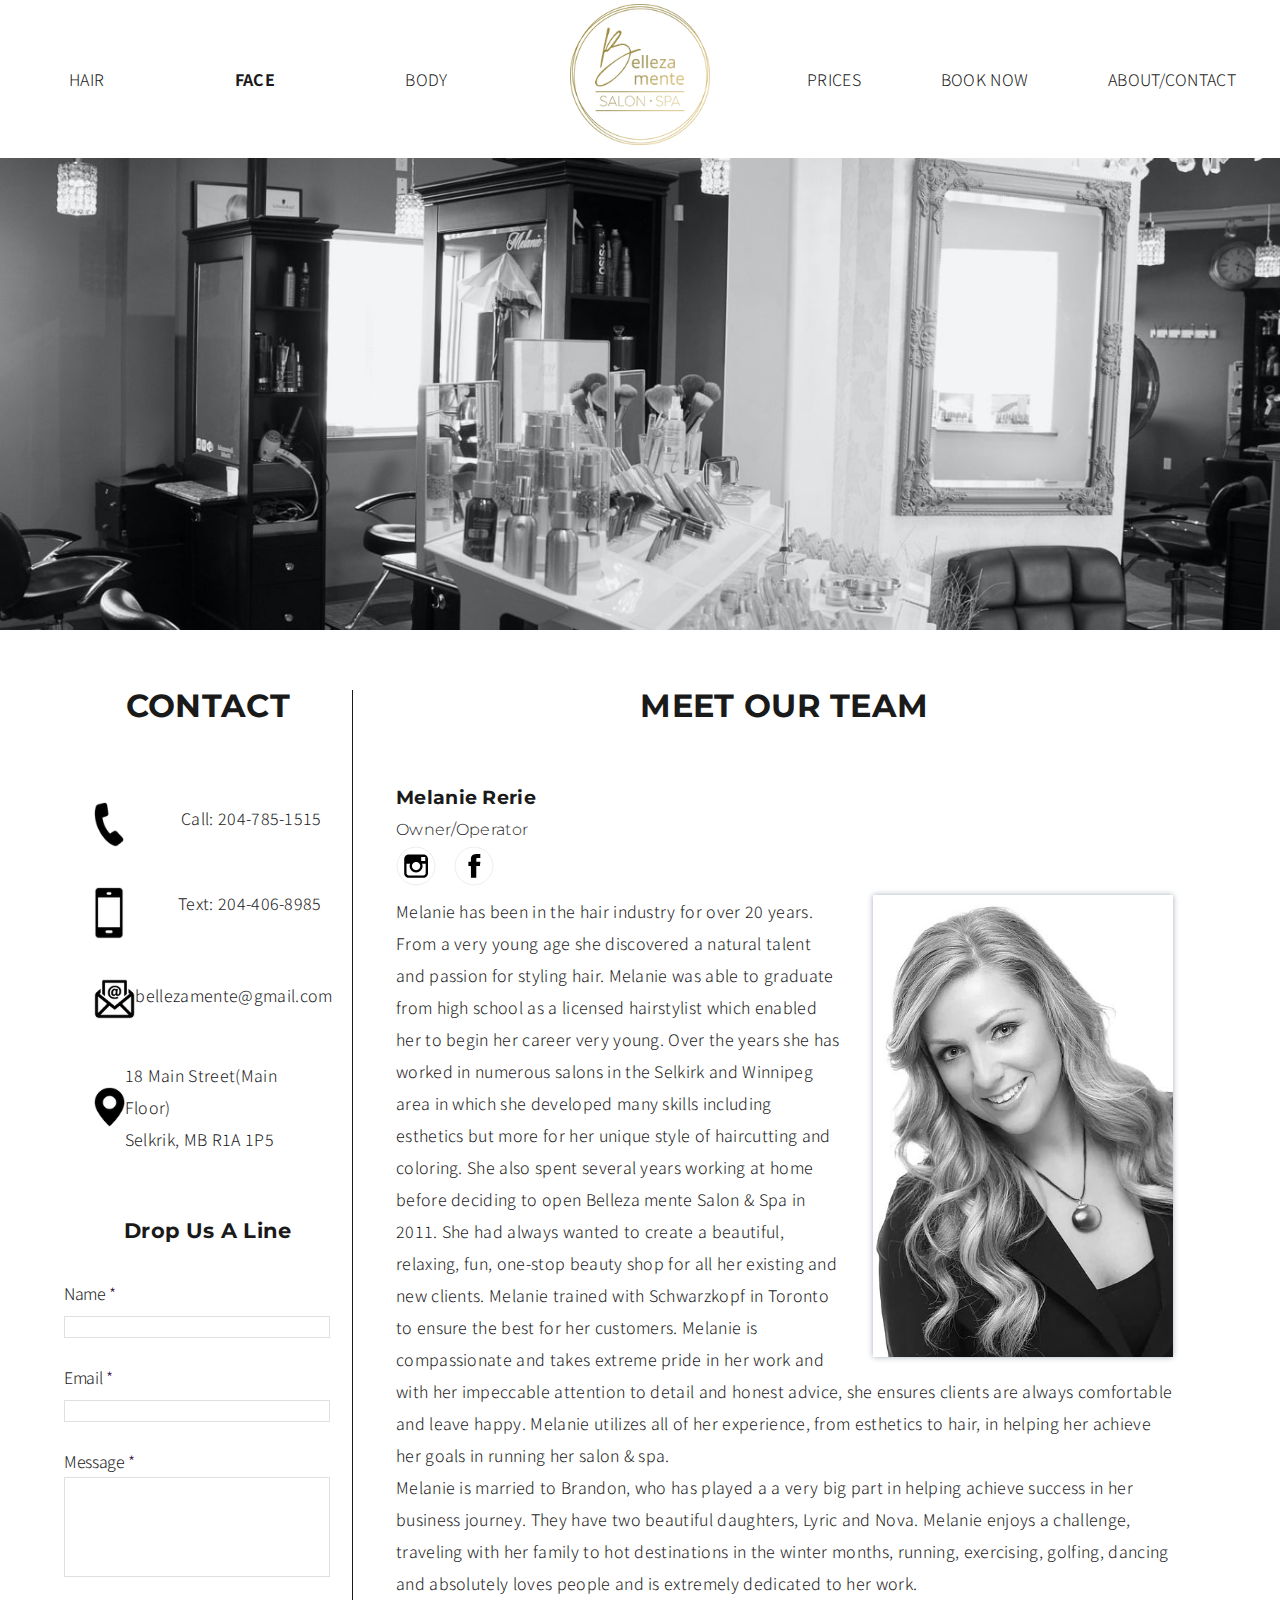
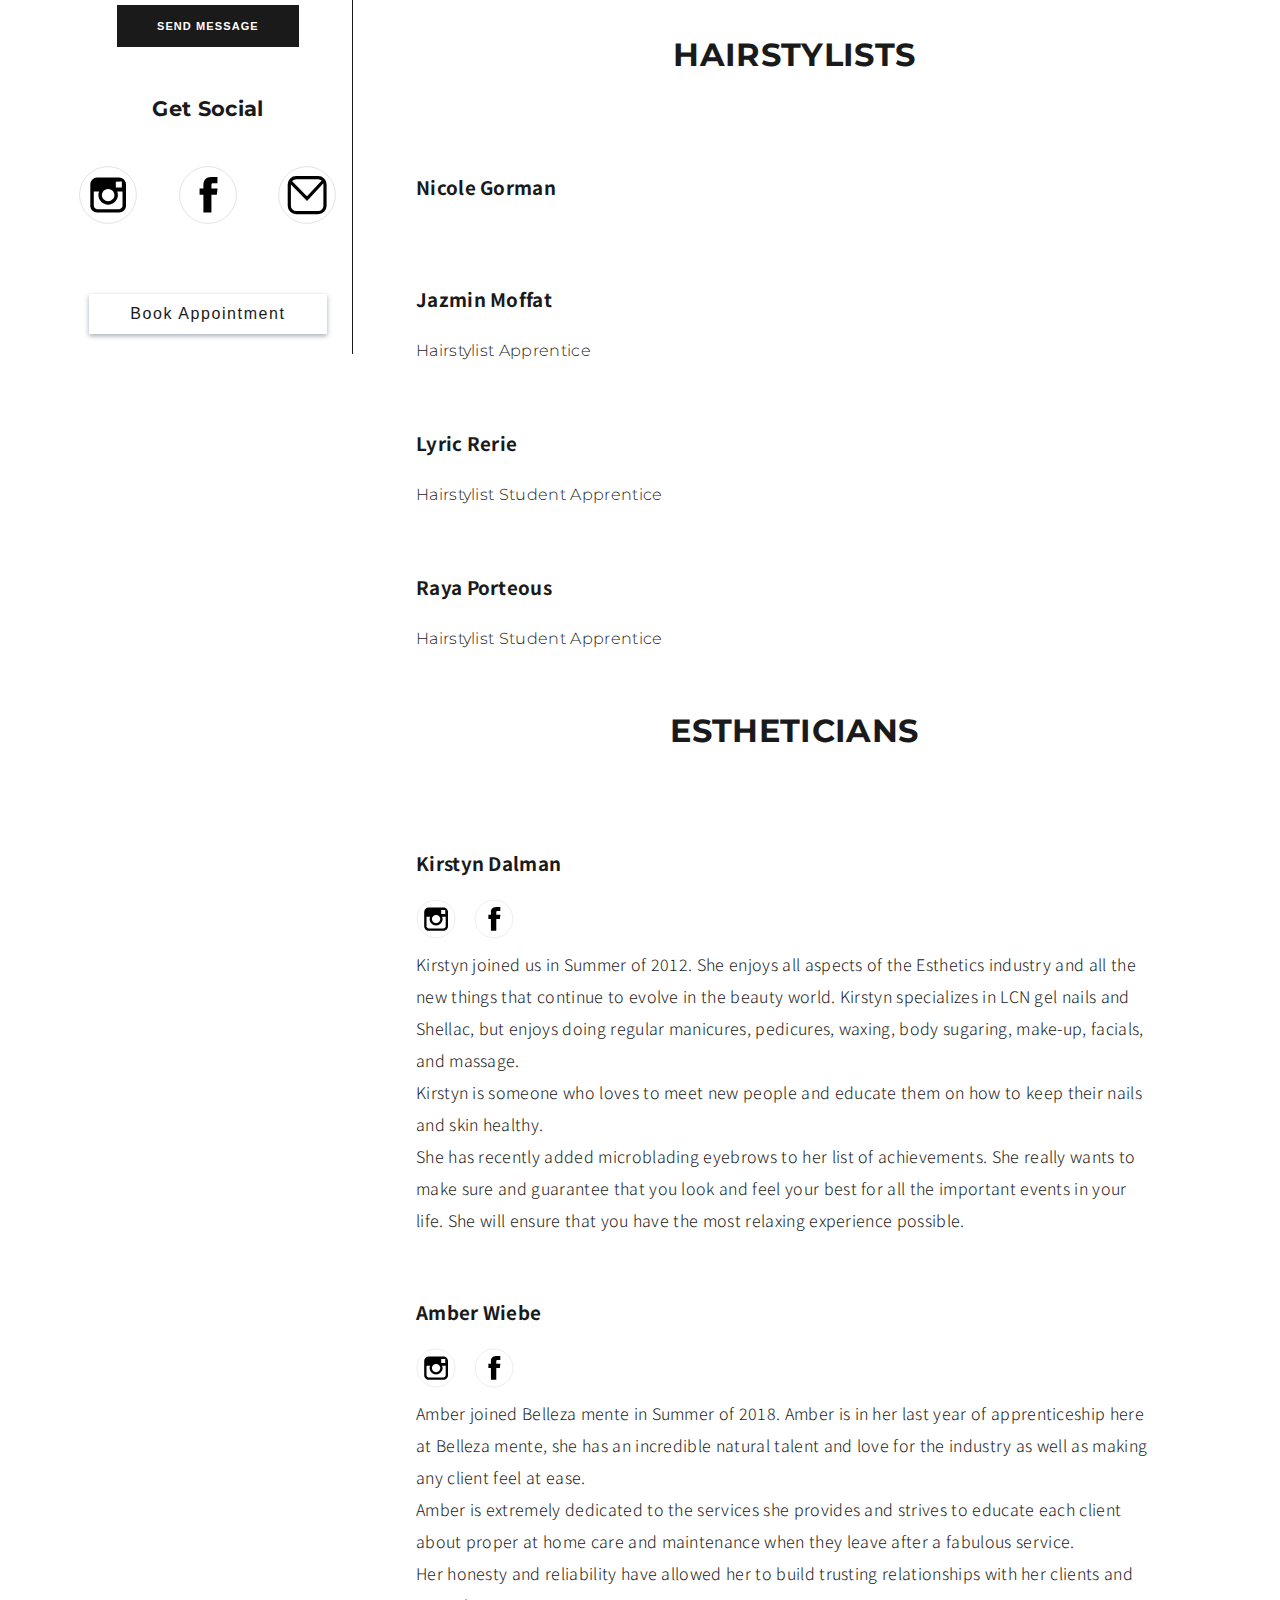
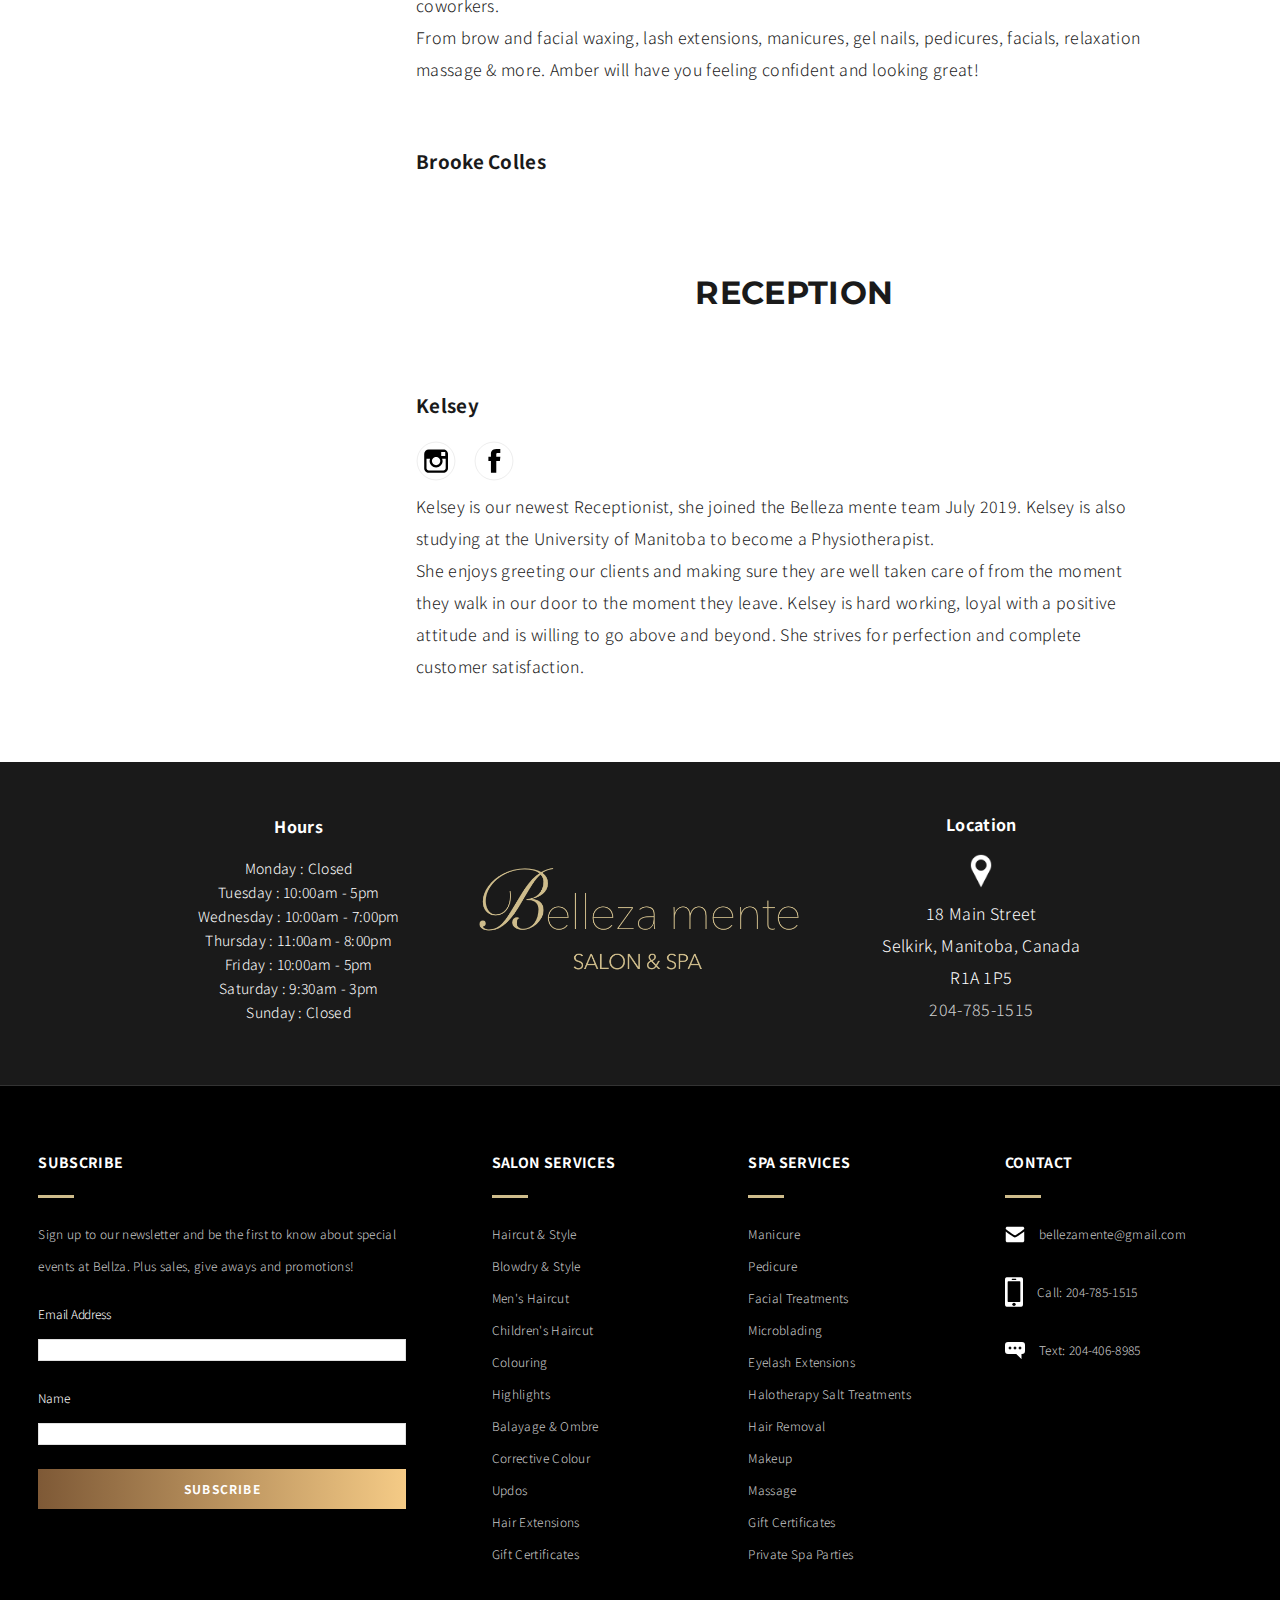
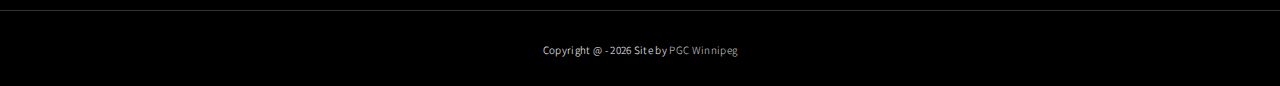
==== commit 12e42145: "updated css and new nav" ====
--- a/about-contact.html
+++ b/about-contact.html
@@ -18,11 +18,11 @@
     </head>
     <body>
 		<div class="homeContainer">
-			<nav class="subPageNav lashPageNav aboutNav">
-				<a href="index.html"><img class="logo" src="images/logo-twoline.png"></a>
-				<ul class="menuLinks lashPageLinks">
+			<nav class="subPageNav lashPageNav pricesNav aboutNav">
+				
+				<ul class="navLeft">
 					<li class="navLink"><a href="hair.html" class="link">HAIR</a></li>
-					<li class="dropdown"><a href="#" class="linkStyle linksSubPages dropbtn">FACE</a>
+					<li class="dropdown"><a href="#" class="linkStyle linksSubPages dropbtn current">FACE</a>
 								<div class="dropdownContent studiosDropdown">
 								  <a href="make-up-and-facials.html">MAKEUP &amp; FACIALS</a>
 								  <a href="lashesandbrows.html">LASHES &amp; BROWS</a>
@@ -31,14 +31,18 @@
 					<li class="dropdown"><a href="#" class="linkStyle linksSubPages dropbtn">BODY</a>
 								<div class="dropdownContent studiosDropdown">
 								  <a href="hair-removal.html">HAIR REMOVAL</a>
-								  <a href="massage-and-salt-therapy.html">MASSAGE</a>
-									<a href="massage-and-salt-therapy.html">HALO SALT THERAPY</a>
+									<a href="massage-and-salt-therapy.html">MASSAGE</a>
+								  <a href="massage-and-salt-therapy.html">HALO SALT THERAPY</a>
 								  <a href="handsandfeet.html">HANDS &amp; FEET</a>
 								</div>
 							</li>
+				</ul>
+					<a href="index.html"><img class="logo" id="centeredLogo" src="images/gold-circle-logo-smallest.png"></a>
+				<ul class="navRight">
 					<li class="navLink"><a href="prices.html" class="link">PRICES</a></li>
 					<li class="navLink"><a href="book.html" class="link">BOOK NOW</a></li>
-					<li class="navLink"><a href="about-contact.html" class="link current">ABOUT/CONTACT</a></li>
+					
+					<li class="navLink"><a href="about-contact.html" class="link">ABOUT/CONTACT</a></li>
 				</ul>
 			</nav>
 			<div class="menu-wrap">
@@ -68,7 +72,7 @@
 					  </div>
 			<div class="backgroundContainer">
 			</div>
-			<img src="images/belleza-mobile-logo.png" class="subpageMobileLogo">
+			<img src="images/gold-round-logo-sm.png" class="blackMobileLogo">
 			<div class="aboutContactContainer">
 				<div class="contact">
 					<h1 class="contactHeader">CONTACT</h1>
--- a/main.css
+++ b/main.css
@@ -83,7 +83,7 @@
 }
 #homeLogo{
 	max-width:240px;
-	padding:8px;
+	
 }
 .subPageNav a{
 	width: 100%;
@@ -324,8 +324,9 @@
 ********************************************/
 .homeGallery{
 	display:grid;
-	grid-template-columns: repeat(9, 1fr); 
+	grid-template-columns: repeat(11, 1fr); 
 	grid-template-rows: repeat(5, 18vh);
+	margin-top:130px;
 }
 .imageContainer{
 	overflow: hidden;
@@ -350,7 +351,7 @@
 	background-position:center;
 }
 .cafeContainer{
-	grid-column: 5 / 7;
+	grid-column: 5 / 8;
 	grid-row: 4 / 6;
 	background-color:grey;
 }
@@ -359,7 +360,7 @@
 	background-size:cover;
 }
 .loungeContainer{
-	grid-column: 7 / 10;
+	grid-column: 8 / 12;
 	grid-row: 1 / 6;
 	background-color:#1a1a1a;
 }
@@ -370,7 +371,7 @@
 	
 }
 .spaContainer{
-	grid-column: 5 / 7;
+	grid-column: 5 / 8;
 	grid-row: 1 / 4 ;
 	background-color:floralwhite;
 }
@@ -480,6 +481,7 @@
 	margin: 0 auto;
 	justify-content:space-between;
 	color: white;
+	align-items:center;
 }
 .locationSet{
 	text-align:center;
@@ -624,6 +626,15 @@
 .priceListLinksMobile{
 	display:none;
 }
+.navLeft, .navRight{
+	width:40%;
+	display:flex;
+	justify-content: space-around;
+	align-items:center;
+}
+#centeredLogo{
+	max-width:140px;
+}
 /*************************
 HAIR PAGE
 **************************/
@@ -715,6 +726,7 @@
 	background: transparent;
 	box-shadow:0 2px 5px 0 #A4ADBA;
 	transition:all 0.3s ease;
+	color:#1a1a1a;
 }
 
 .button button:hover{
@@ -725,7 +737,7 @@
 	text-align:center;
 	font-weight:300;
 	font-size:2.5em;
-	padding-top:180px;
+	padding-top:220px;
 	font-family:'Montserrat', sans-serif;
 }
 .lashPic{
@@ -1402,8 +1414,8 @@
 	}
 	.blackMobileLogo{
 		display: block;
-		max-width: 70%;
-		margin:100px auto 0;
+		max-width: 50%;
+		margin:90px auto 0;
 	}
 	.hairServices{
 		margin: 0 auto;
@@ -1415,7 +1427,7 @@
 		display:none;
 	}
 	.browsTitle{
-		padding: 0px;
+		padding-top: 40px;
 		font-size: 1.6em;
 	}
 	.subpageMobileLogo{
@@ -1433,6 +1445,9 @@
 	}
 	.cafeImages{
 		max-height:800px;
+	}
+	.homeGallery{
+		display:none;
 	}
 }
 @media(max-width:1060px){
@@ -1585,9 +1600,6 @@
 	.bookPageContact{
 		margin: 12px auto;	
 		}
-	.homeGallery{
-		display:none;
-	}
 	.welcomeText{
 		margin: 30px auto;
 	}
@@ -1609,6 +1621,9 @@
 	.priceHeadings{
 		line-height:50px;
 		font-size:1.8em;
+	}
+	.priceTitle{
+		padding-top:40px;
 	}
 }
 @media(max-width:750px){
@@ -1688,6 +1703,9 @@
 	}
 	.removeMobile{
 		display:none;
+	}
+	.welcomeText h3{
+		padding: 0 0 12px;
 	}
 }
 @media(max-width:600px){
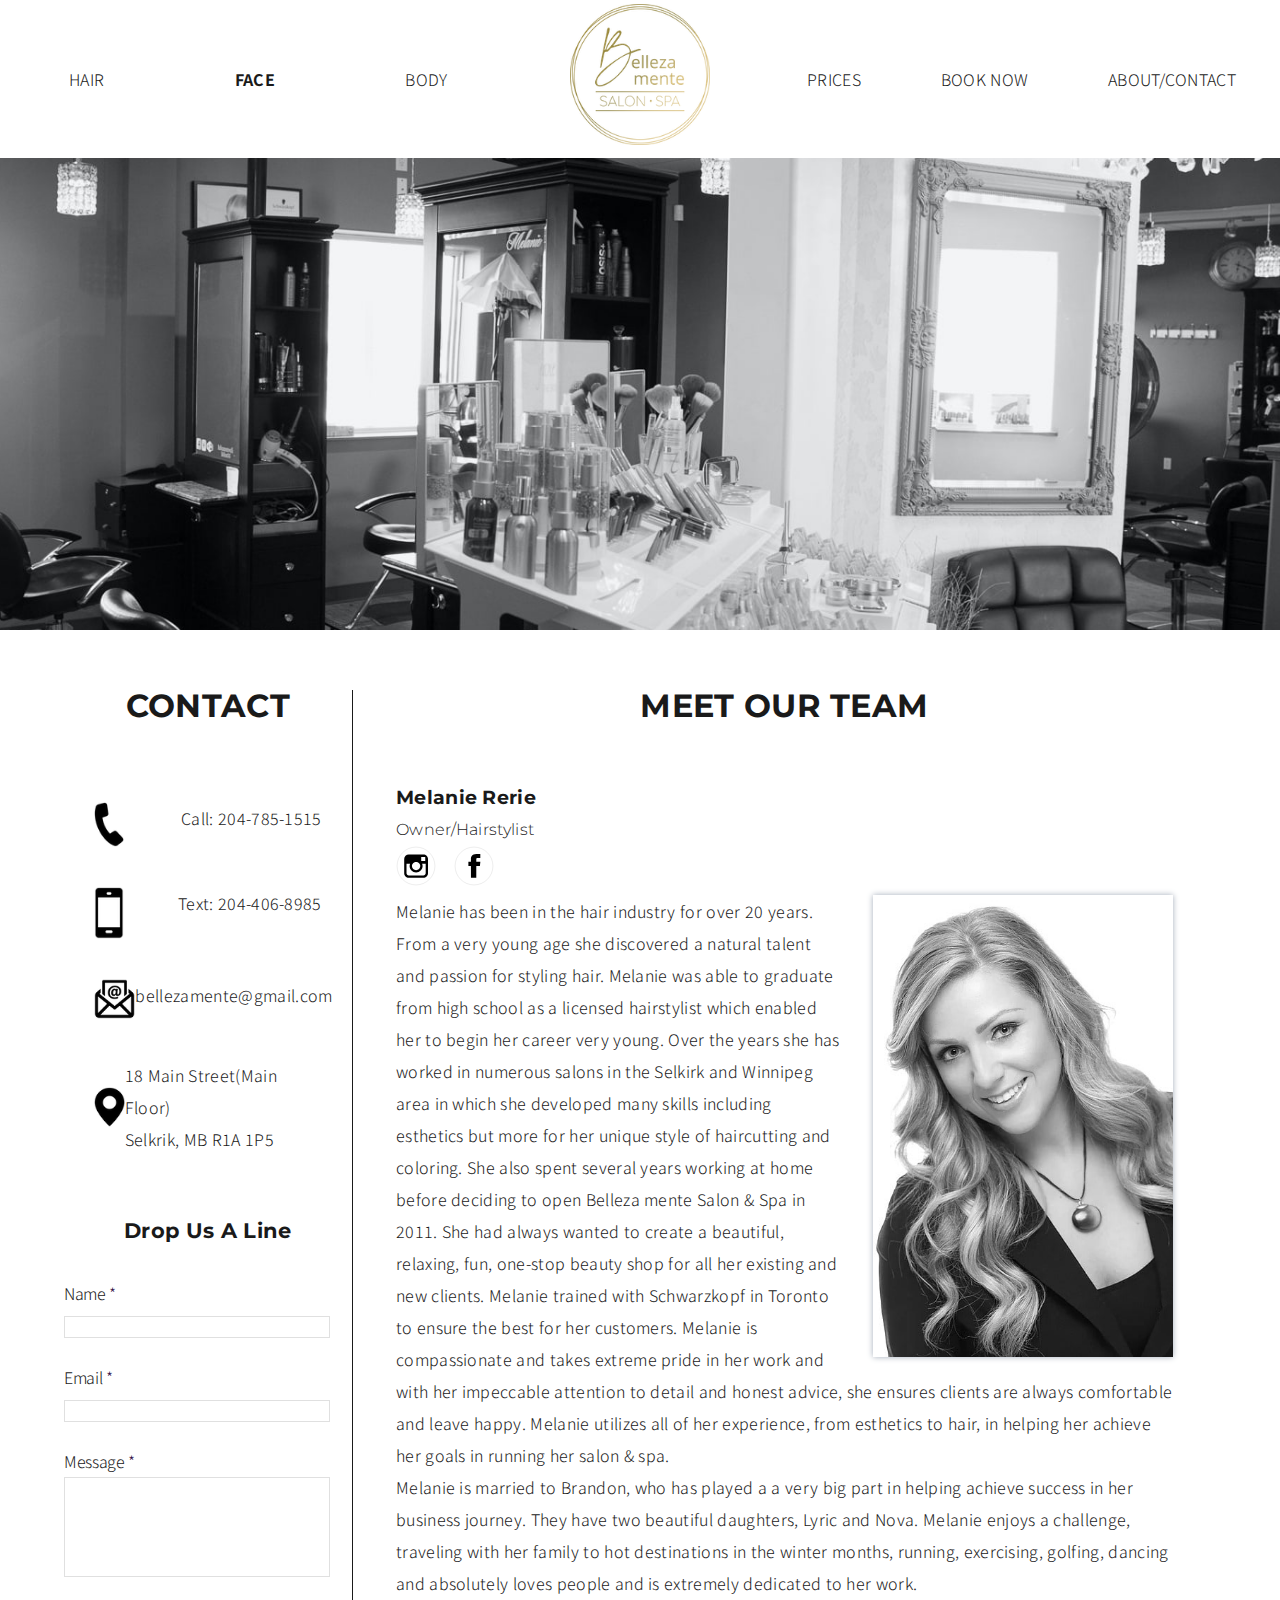
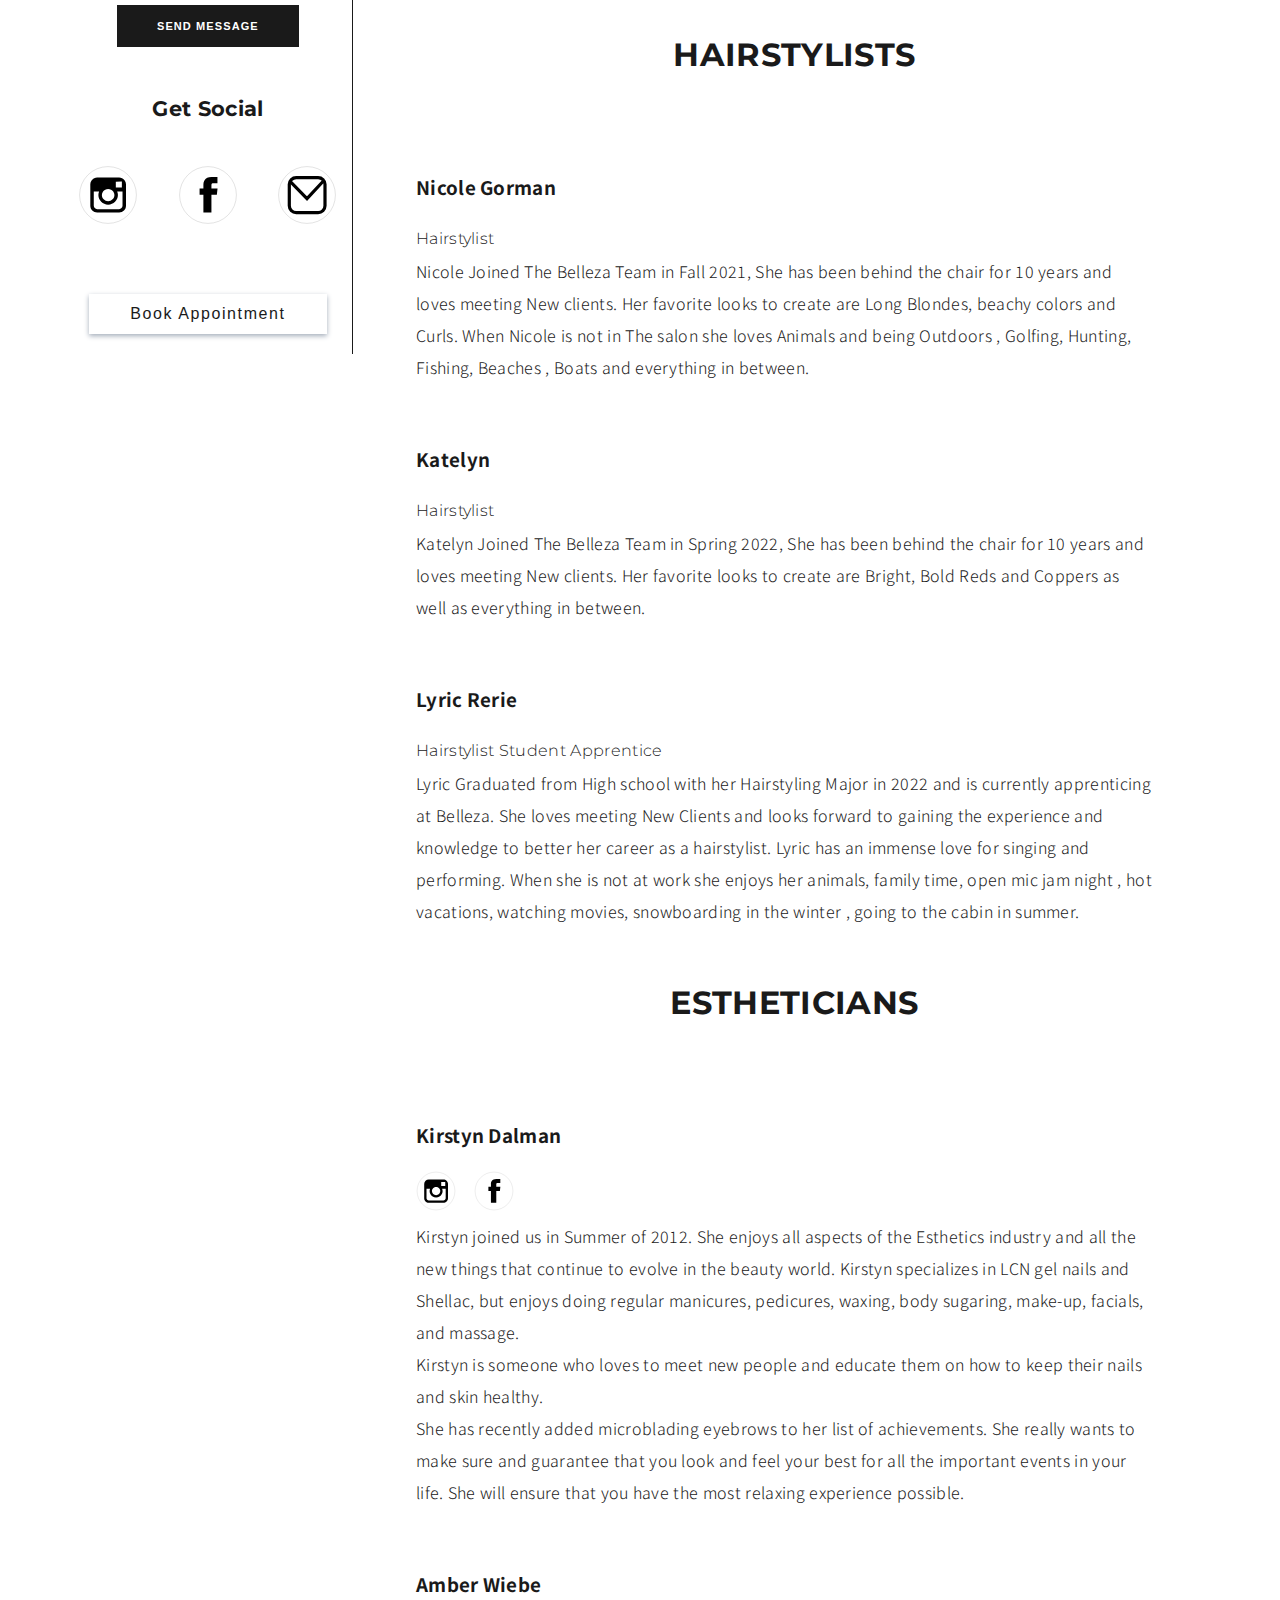
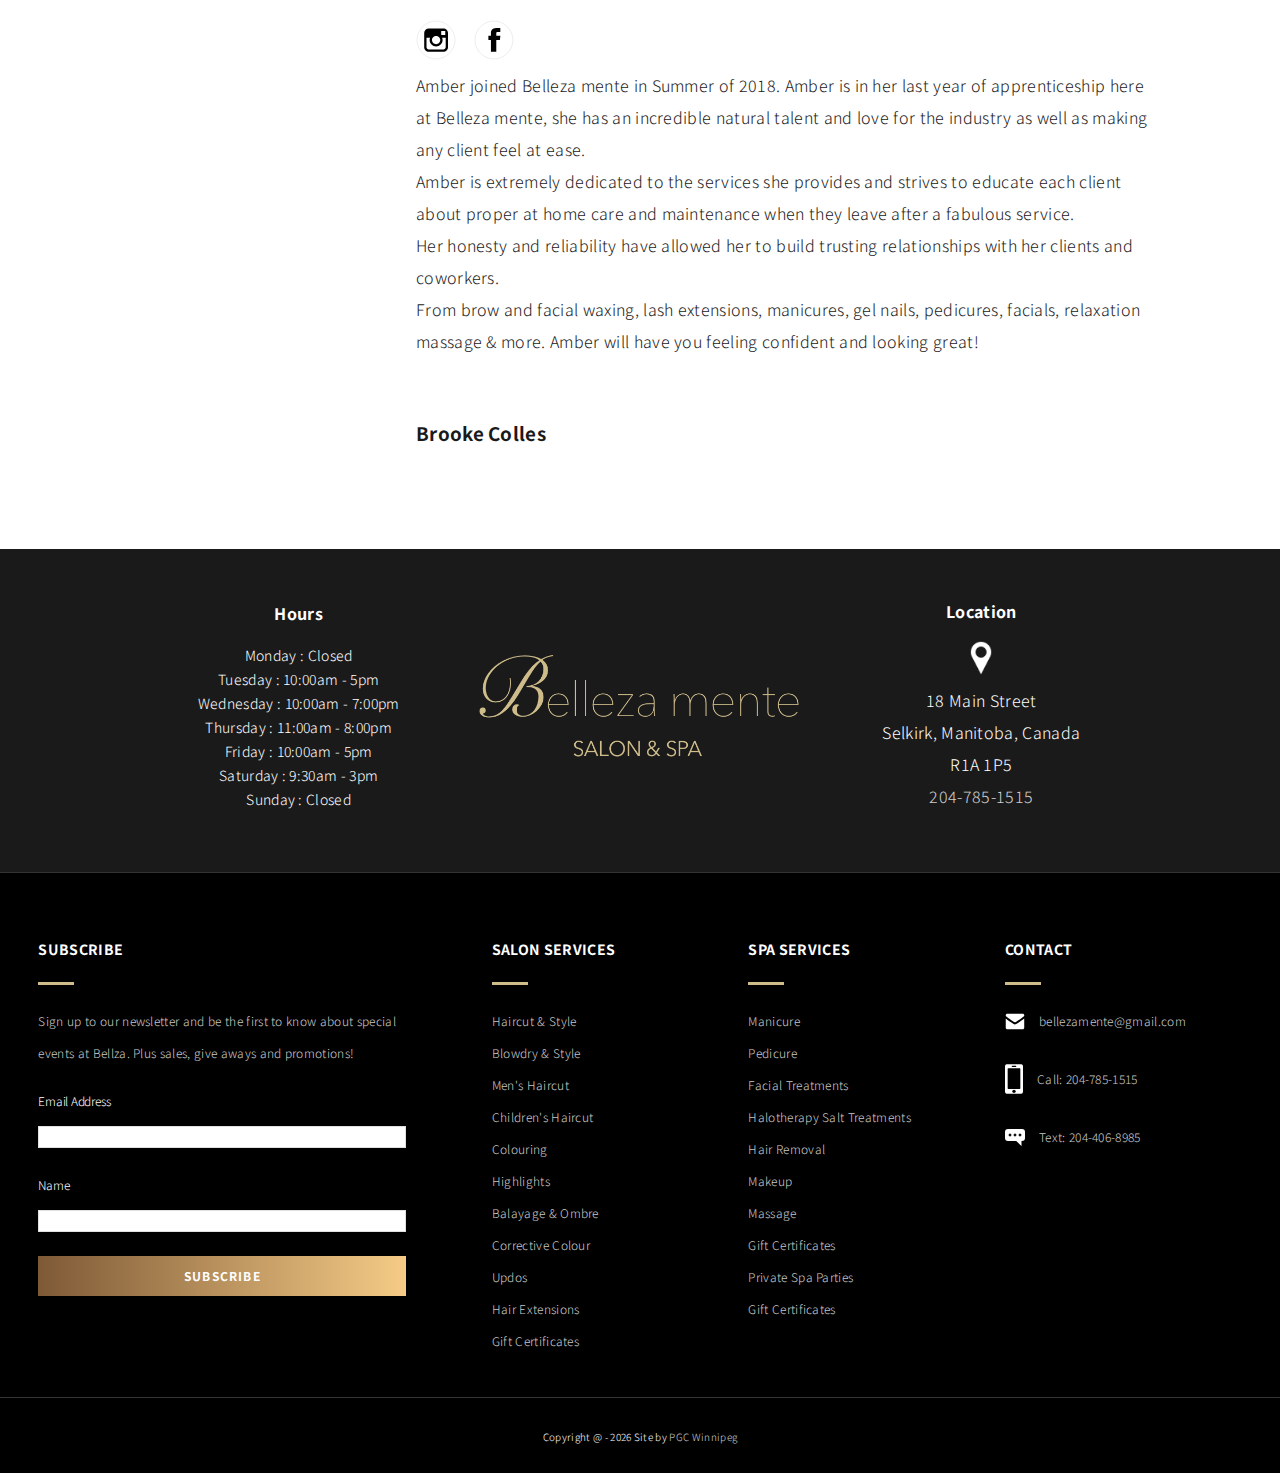
==== commit ecfbfe18: "updated pricing/about/footer corrections" ====
--- a/about-contact.html
+++ b/about-contact.html
@@ -192,7 +192,7 @@
 						<h1 class="contactHeader">MEET OUR TEAM</h1>
 					<div class="aboutInner">
 						<h3 class="stylist">Melanie Rerie</h3>
-						<p class="stylistTitle">Owner/Operator</p>
+						<p class="stylistTitle">Owner/Hairstylist</p>
 						<div class="staffSocial">
 							<a href="https://instagram.com/melaniererie?igshid=eyd3suf1bor2" target="_blank">
 					<svg class="socialIconSvg staffInsta" width="40px" height="40px" viewBox="0 0 75 75" version="1.1" xmlns="http://www.w3.org/2000/svg" xmlns:xlink="http://www.w3.org/1999/xlink">
@@ -265,6 +265,8 @@
 						</div> -->
 						<div class="staffBio">
 							<h3 class="stylistName">Nicole Gorman</h3>
+							<p class="stylistTitle">Hairstylist</p>
+							<p>Nicole Joined The Belleza Team in Fall 2021, She has been behind the chair for 10 years and loves meeting New clients. Her favorite looks to create are Long Blondes, beachy colors and Curls. When Nicole is not in The salon she loves Animals and being Outdoors , Golfing, Hunting, Fishing, Beaches , Boats and everything in between.</p>
 				<!--			<div class="staffSocial">
 							<a href="https://instagram.com/hairbyerin85?igshid=dtr6afavxdq" target="_blank">
 					<svg class="socialIconSvg staffInsta" width="40px" height="40px" viewBox="0 0 75 75" version="1.1" xmlns="http://www.w3.org/2000/svg" xmlns:xlink="http://www.w3.org/1999/xlink">
@@ -299,18 +301,19 @@
 							<p>She is now accepting new clients and would love to have you in her chair! Call the salon today to make an appointment.</p> --> 
 						</div>
 						<div class="staffBio">
-							<h3 class="stylistName">Jazmin Moffat</h3>
-							<p class="stylistTitle">Hairstylist Apprentice</p>
-						</div>
+							<h3 class="stylistName">Katelyn</h3>
+							<p class="stylistTitle">Hairstylist</p>
+							<p>Katelyn Joined The Belleza Team in Spring 2022, She has been behind the chair for 10 years and loves meeting New clients. Her favorite looks to create are Bright, Bold Reds and Coppers as well as everything in between. </p>
+							
+						</div>
+						
 						<div class="staffBio">
 							<h3 class="stylistName">Lyric Rerie</h3>
 							<p class="stylistTitle">Hairstylist Student Apprentice</p>
+							<p>Lyric Graduated from High school with her Hairstyling Major in 2022 and is currently apprenticing at Belleza. She loves meeting New Clients and looks forward to gaining the experience and knowledge to better her career as a hairstylist. Lyric has an immense love for singing and performing.  When she is not at work she enjoys her animals, family time, open mic jam night , hot vacations, watching movies, snowboarding in the winter , going to the cabin in summer. </p>
 							
 						</div>
-						<div class="staffBio">
-							<h3 class="stylistName">Raya Porteous</h3>
-							<p class="stylistTitle">Hairstylist Student Apprentice</p>
-						</div>
+						
 						
 						
 							<h1 class="contactHeader bottomSpacer staffTitle">ESTHETICIANS</h1>
@@ -393,41 +396,7 @@
 						</div>
 						
 						
-						<div class="staffBio">
-							<h1 class="contactHeader bottomSpacer staffTitle">RECEPTION</h1>
-							<h3 class="stylistName">Kelsey</h3>
-							<div class="staffSocial">
-							<a href="https://instagram.com/kelseydutka?igshid=qs4a35apn03y" target="_blank">
-					<svg class="socialIconSvg staffInsta" width="40px" height="40px" viewBox="0 0 75 75" version="1.1" xmlns="http://www.w3.org/2000/svg" xmlns:xlink="http://www.w3.org/1999/xlink">
-					<g id="Page-1" stroke="none" stroke-width="1" fill="none" fill-rule="evenodd">
-						<g id="instagram" fill-rule="nonzero">
-							<g id="Group" transform="translate(2.000000, 2.000000)">
-								<circle id="Oval" stroke-opacity="0.145465353" stroke="#000000" cx="35.5" cy="35.5" r="35.5"></circle>
-								<g id="instagram-icon" class="iconColor" transform="translate(13.000000, 13.000000)" fill="#000000">
-									<path d="M36.3726,0.733235294 L9,0.733235294 C4.2453,0.733235294 0.3771,4.52470588 0.3771,9.18617647 L0.3771,18.1155882 L0.3771,36.0229412 C0.3771,40.6844118 4.2453,44.4758824 9,44.4758824 L36.3735,44.4758824 C41.1282,44.4758824 44.9955,40.6844118 44.9955,36.0229412 L44.9955,18.1147059 L44.9955,9.18529412 C44.9946,4.52382353 41.1273,0.733235294 36.3726,0.733235294 Z M38.8458,5.77411765 L39.8322,5.77058824 L39.8322,6.73323529 L39.8322,13.185 L32.2947,13.2088235 L32.2686,5.79529412 L38.8458,5.77411765 Z M16.3179,18.1147059 C17.7471,16.1761765 20.0655,14.9047059 22.6863,14.9047059 C25.3071,14.9047059 27.6255,16.1761765 29.0529,18.1147059 C29.9826,19.38 30.5397,20.9276471 30.5397,22.6041176 C30.5397,26.8491176 27.0135,30.3026471 22.6854,30.3026471 C18.3546,30.3026471 14.832,26.8491176 14.832,22.6041176 C14.8329,20.9276471 15.3882,19.38 16.3179,18.1147059 Z M40.6476,36.0220588 C40.6476,38.3347059 38.7297,40.2132353 36.3726,40.2132353 L9,40.2132353 C6.642,40.2132353 4.7241,38.3347059 4.7241,36.0220588 L4.7241,18.1147059 L11.3841,18.1147059 C10.809,19.5017647 10.4859,21.0167647 10.4859,22.6041176 C10.4859,29.1979412 15.9579,34.5661765 22.6863,34.5661765 C29.4138,34.5661765 34.8858,29.1979412 34.8858,22.6041176 C34.8858,21.0167647 34.5609,19.5017647 33.9858,18.1147059 L40.6476,18.1147059 L40.6476,36.0220588 Z" id="Shape"></path>
-								</g>
-							</g>
-						</g>
-					</g>
-				</svg>
-				</a>
-				
-				<a href="https://www.facebook.com/kelsey.dutka.3" target="_blank"><svg class="socialIconSvg" width="40px" height="40px" viewBox="0 0 75 75" version="1.1" xmlns="http://www.w3.org/2000/svg" xmlns:xlink="http://www.w3.org/1999/xlink">
-					<g id="Page-1" stroke="none" stroke-width="1" fill="none" fill-rule="evenodd">
-						<g id="facebook">
-							<g id="Group" transform="translate(2.000000, 2.000000)">
-								<circle id="Oval" stroke-opacity="0.145465353" stroke="#000000" fill-rule="nonzero" cx="35.5" cy="35.5" r="35.5"></circle>
-								<g id="facebook-icon-white-copy" class="iconColor" transform="translate(24.000000, 13.000000)" fill="#000000">
-									<path d="M23.43,14.4541837 L15.785,14.4541837 L15.785,9.8494898 C15.785,8.12020408 17.033,7.71704082 17.912,7.71704082 L23.307,7.71704082 L23.307,0.114795918 L15.877,0.0881632653 C7.629,0.0881632653 5.752,5.75816327 5.752,9.38663265 L5.752,14.4541837 L0.982,14.4541837 L0.982,22.2878571 L5.752,22.2878571 L5.752,44.4544898 L15.785,44.4544898 C15.785,44.4544898 15.785,32.2218367 15.785,22.2878571 L22.555,22.2878571 L23.43,14.4541837 Z" id="Path"></path>
-								</g>
-							</g>
-						</g>
-					</g>
-					</svg></a>
-						</div> <!-- end staff social -->
-							<p>Kelsey is our newest Receptionist, she joined the Belleza mente team July 2019. Kelsey is also studying at the University of Manitoba to become a Physiotherapist.</p>
-							<p>She enjoys greeting our clients and making sure they are well taken care of from the moment they walk in our door to the moment they leave. Kelsey is hard working, loyal with a positive attitude and is willing to go above and beyond. She strives for perfection and complete customer satisfaction.</p>
-						</div>
+						
 					</div>
 				</div>
 			</div>
@@ -508,14 +477,13 @@
 							<li><a href="handsandfeet.html">Manicure</a></li>
 							<li><a href="handsandfeet.html">Pedicure</a></li>
 							<li><a href="make-up-and-facials.html">Facial Treatments</a></li>
-							<li><a href="lashesandbrows.html">Microblading</a></li>
-							<li><a href="lashesandbrows.html">Eyelash Extensions</a></li>
 							<li><a href="massage-and-salt-therapy.html">Halotherapy Salt Treatments</a></li>
 							<li><a href="hair-removal.html">Hair Removal</a></li>
 							<li><a href="make-up-and-facials.html">Makeup</a></li>
 							<li><a href="massage-and-salt-therapy.html">Massage</a></li>
 							<li><a href="book.html#buyGC">Gift Certificates</a></li>
 							<li><a href="events-and-parties.html">Private Spa Parties</a></li>
+							<li><a href="book.html#buyGC">Gift Certificates</a></li>
 						</ul>
 					</div>
 					<div class="footerContact footerChunk">
--- a/main.css
+++ b/main.css
@@ -635,6 +635,9 @@
 #centeredLogo{
 	max-width:140px;
 }
+.hideLine{
+	color:black;
+}
 /*************************
 HAIR PAGE
 **************************/
@@ -661,7 +664,10 @@
 	margin: 10px auto;
 }
 .longServiceList{
-	width: initial;
+	width: 30%;
+}
+.right{
+	text-align:right;
 }
 .serviceList h3{
 	font-family: 'Montserrat', sans-serif;
@@ -672,6 +678,10 @@
 
 .serviceList p{
 	font-size:.9em;
+}
+.extraInstructions{
+	line-height:22px;
+	padding-top:14px;
 }
 .underline{
 	width: 100%;
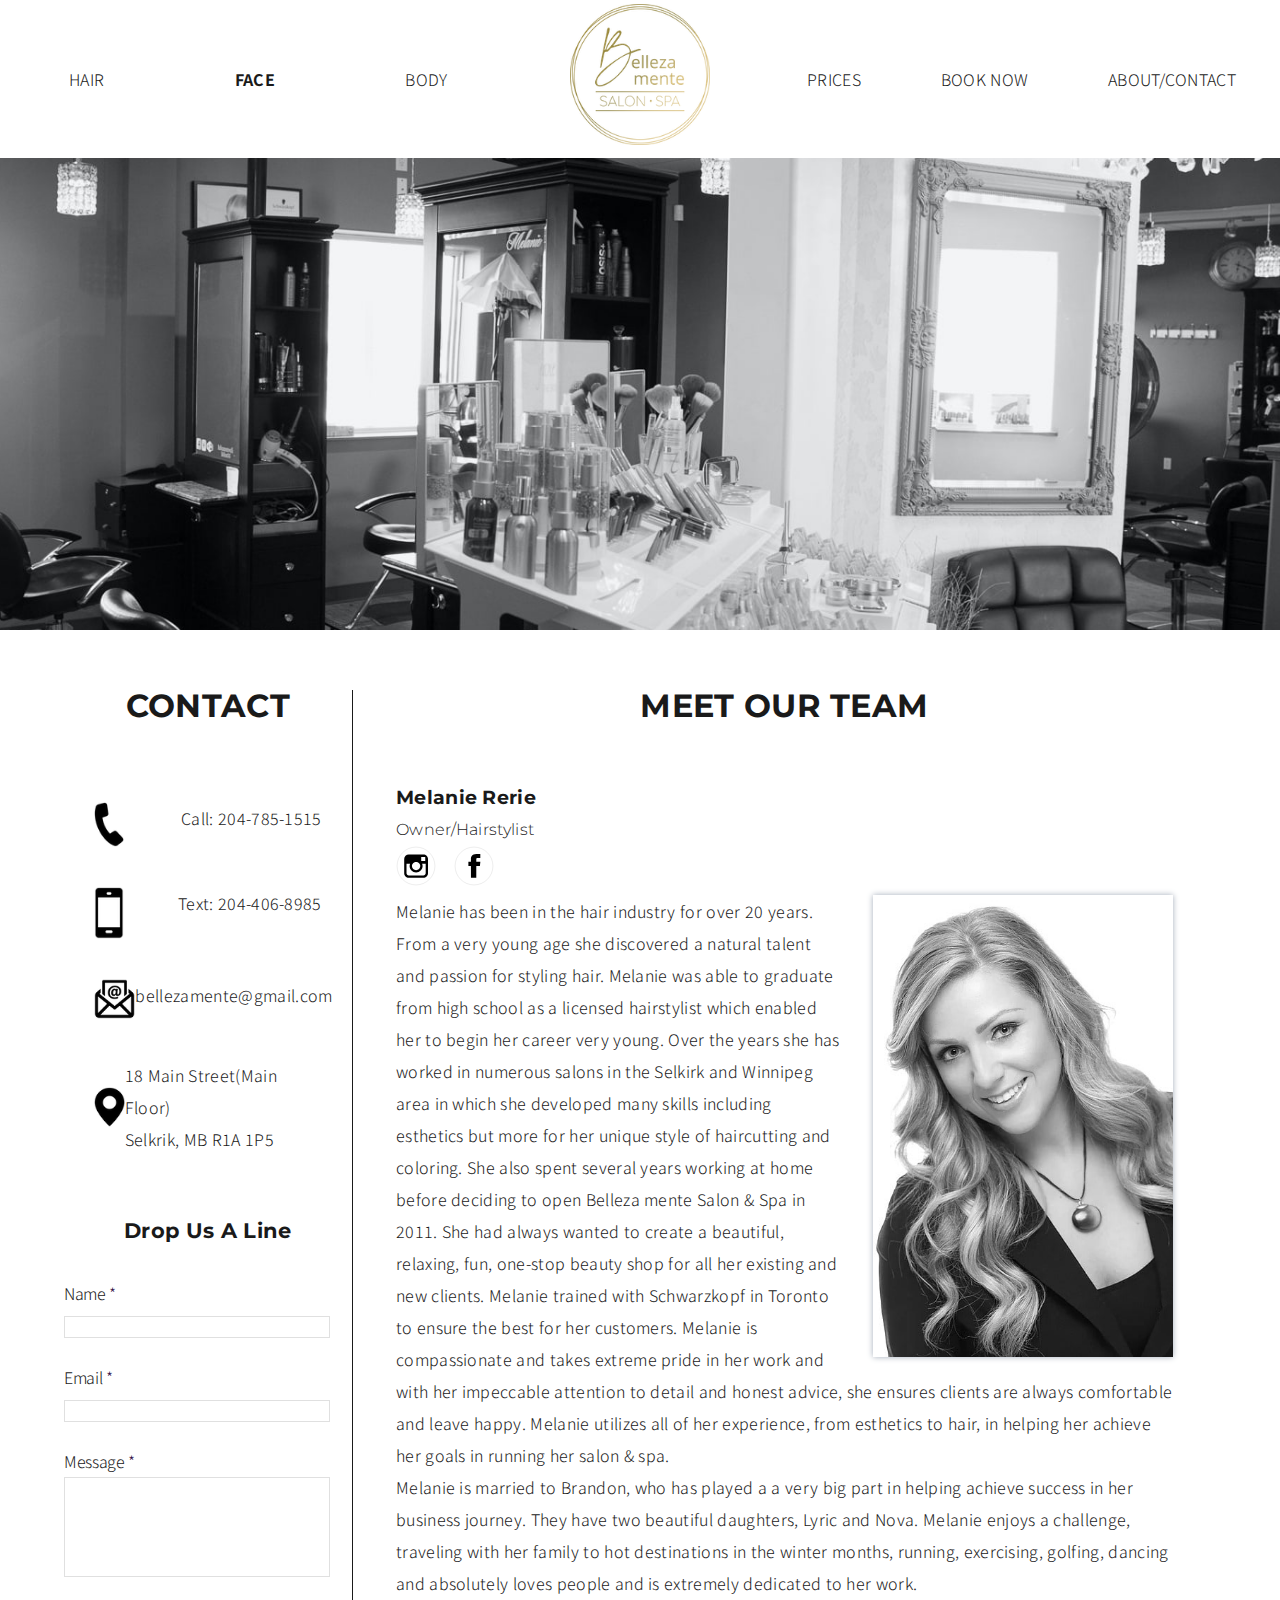
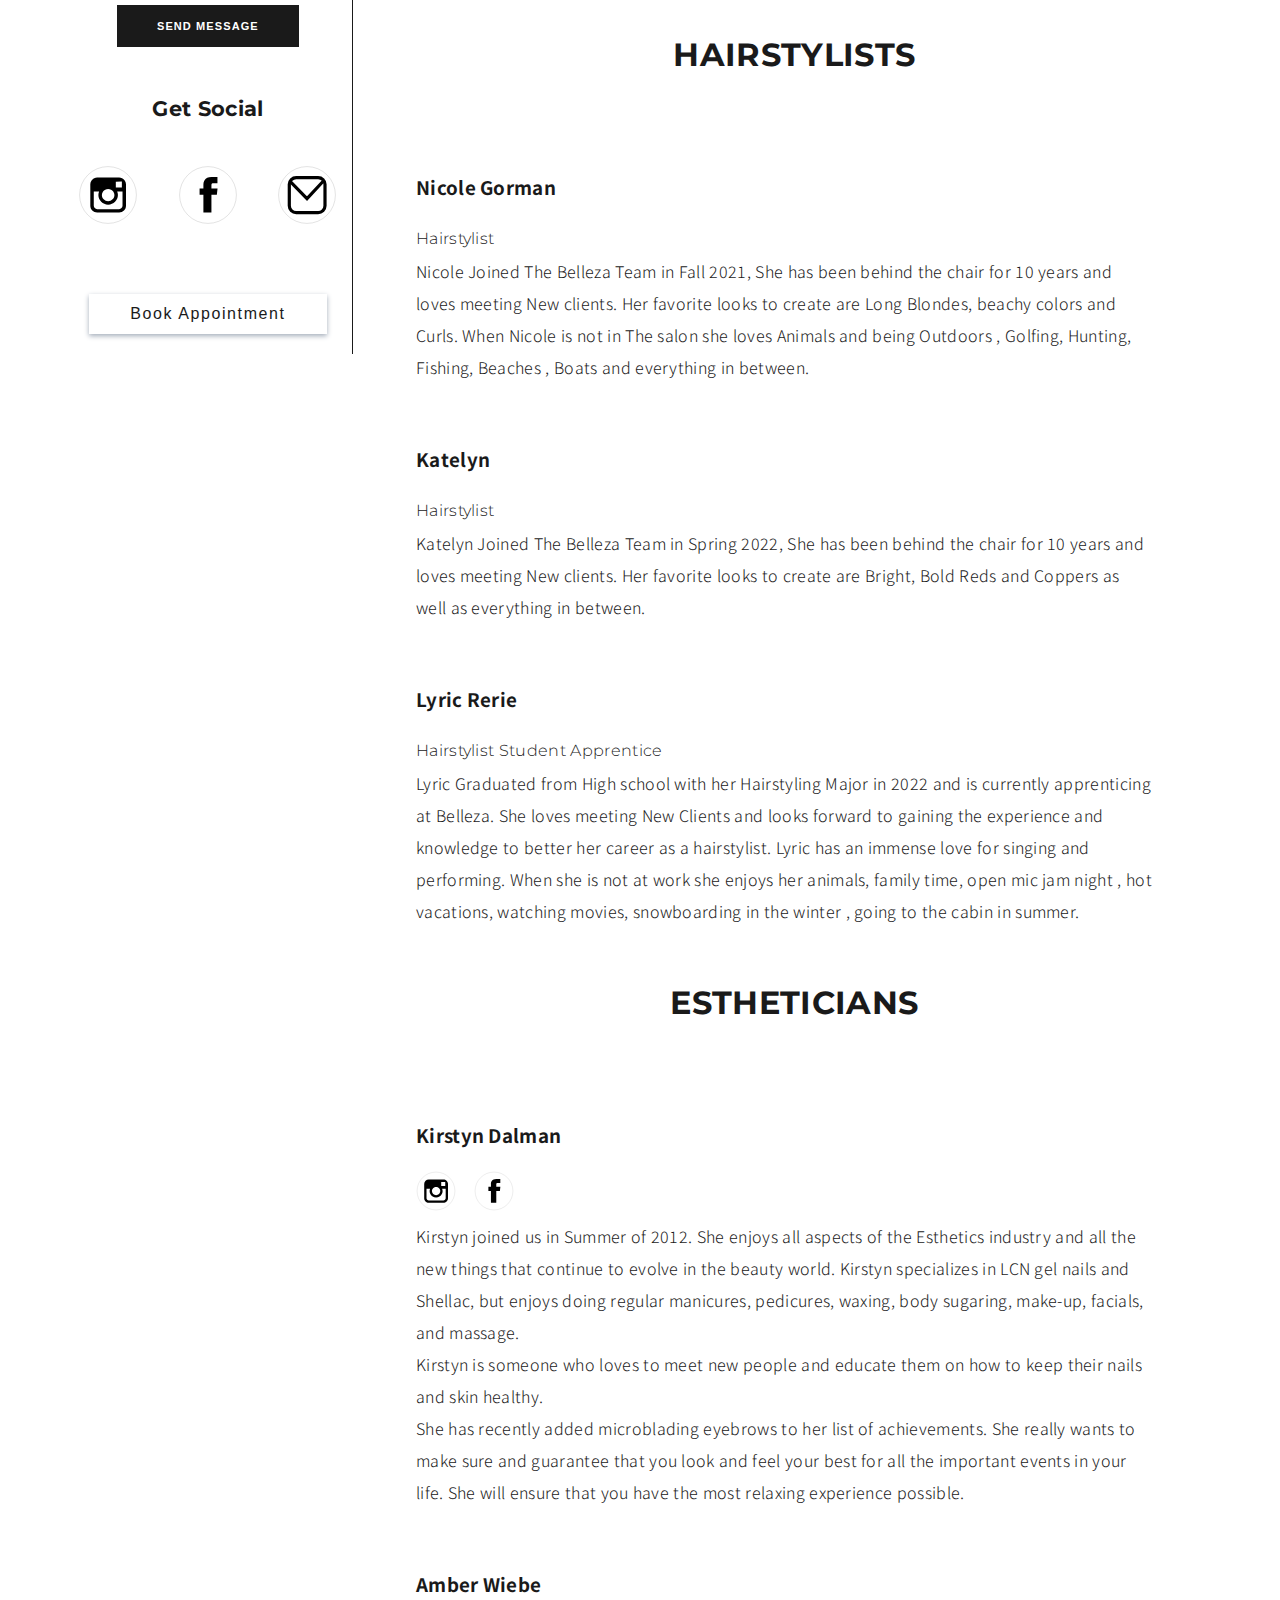
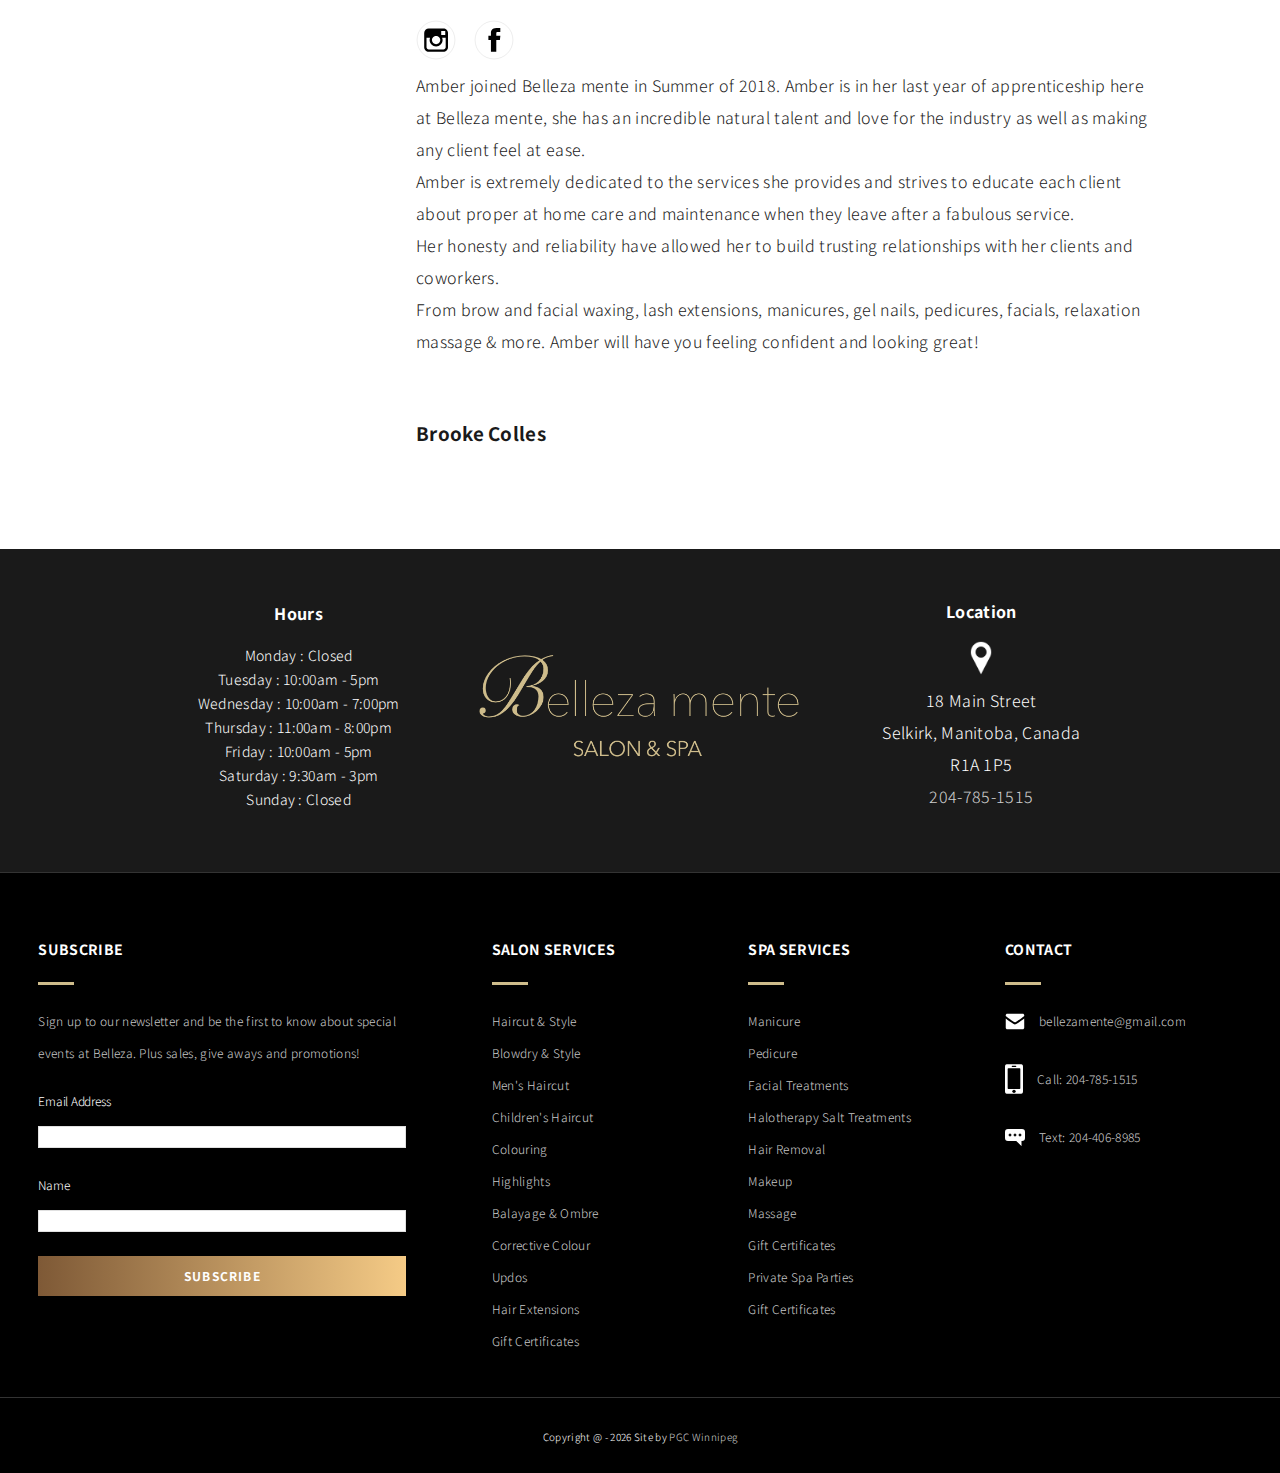
==== commit a3ae6b37: "footer typo" ====
--- a/about-contact.html
+++ b/about-contact.html
@@ -432,7 +432,7 @@
 					<div class="footerLogo" name="emailSubscribe" id="emailSubscribe">
 						<div id="mc_embed_signup">
 							<h3 class="lowerFooterHeading">Subscribe</h3>
-							<p class="subscriptionDescription">Sign up to our newsletter and be the first to know about special events at Bellza. Plus sales, give aways and promotions!</p>
+							<p class="subscriptionDescription">Sign up to our newsletter and be the first to know about special events at Belleza. Plus sales, give aways and promotions!</p>
 							<form action="https://bellezamentesalon.us4.list-manage.com/subscribe/post?u=b5dc8f870463a8484b2f41b15&amp;id=987b6c4a99" method="post" id="mc-embedded-subscribe-form" name="mc-embedded-subscribe-form" class="validate" target="_blank" novalidate>
 								<div id="mc_embed_signup_scroll">
 
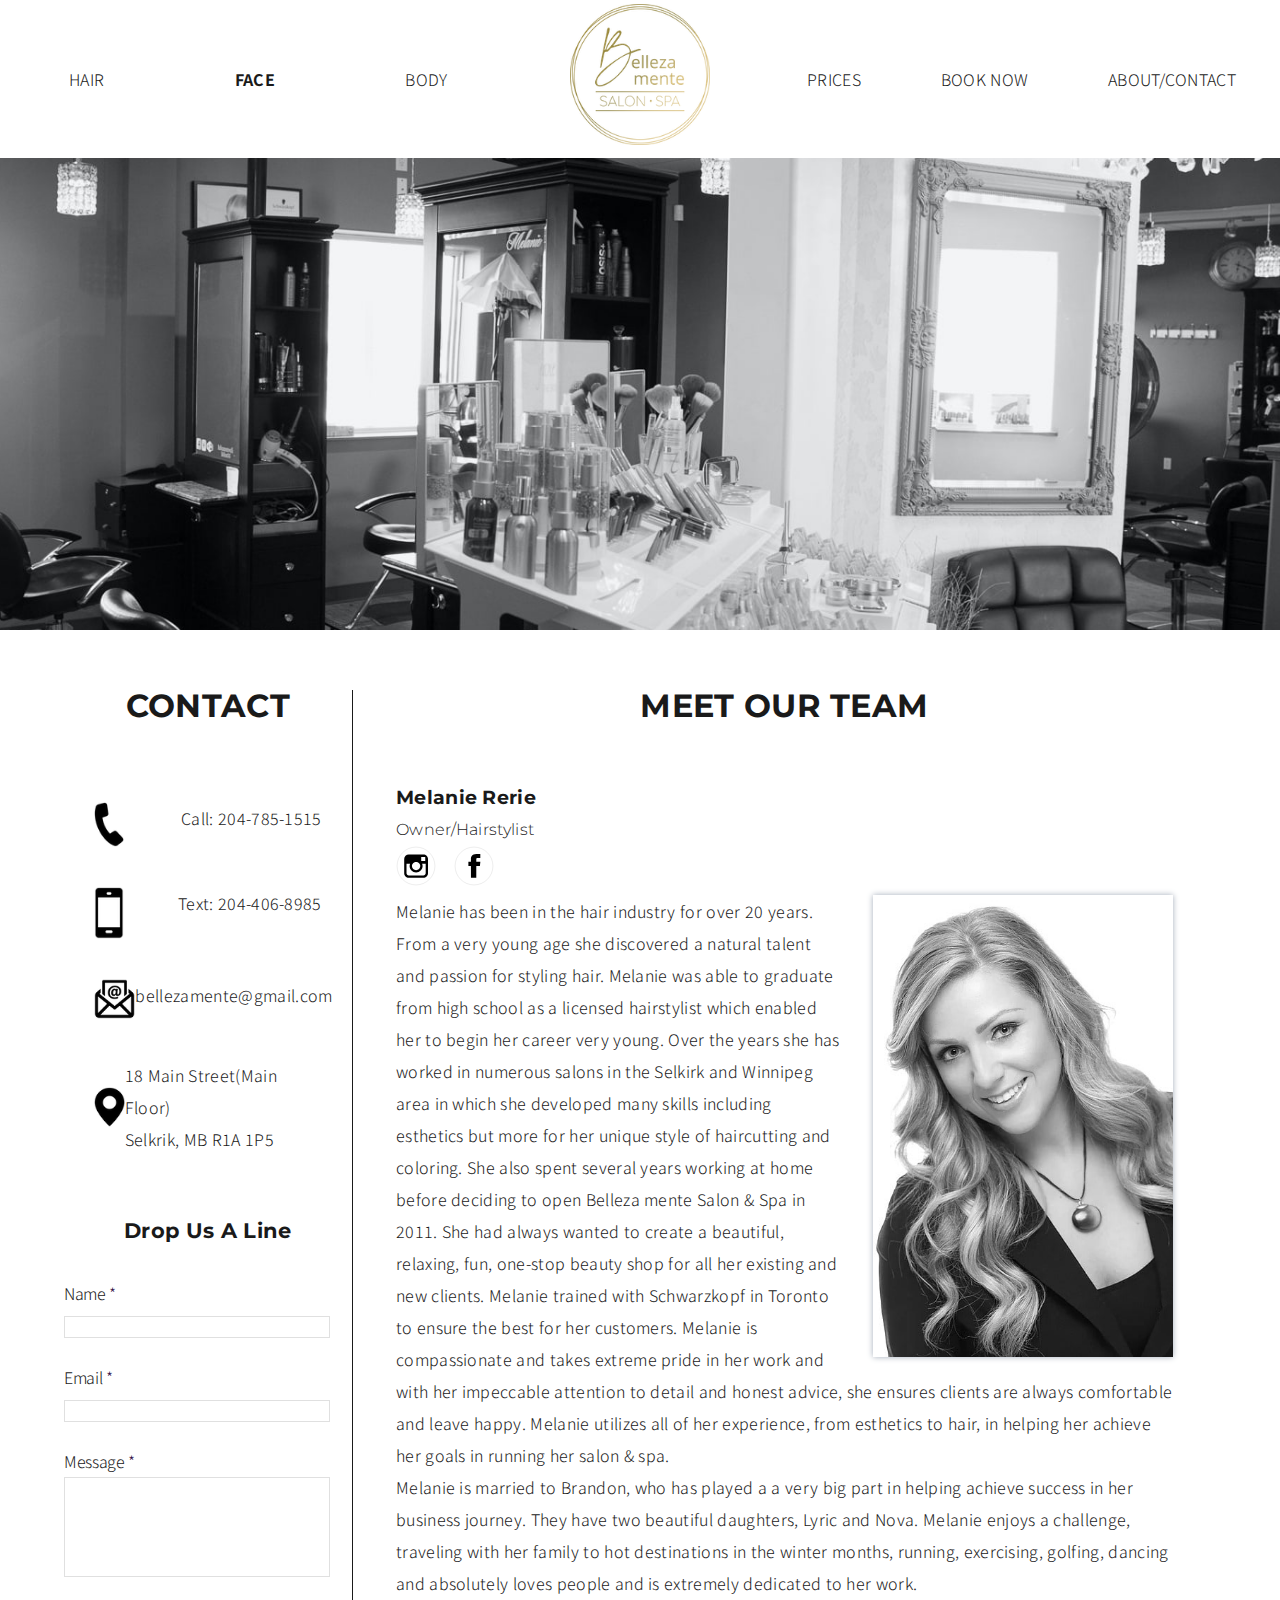
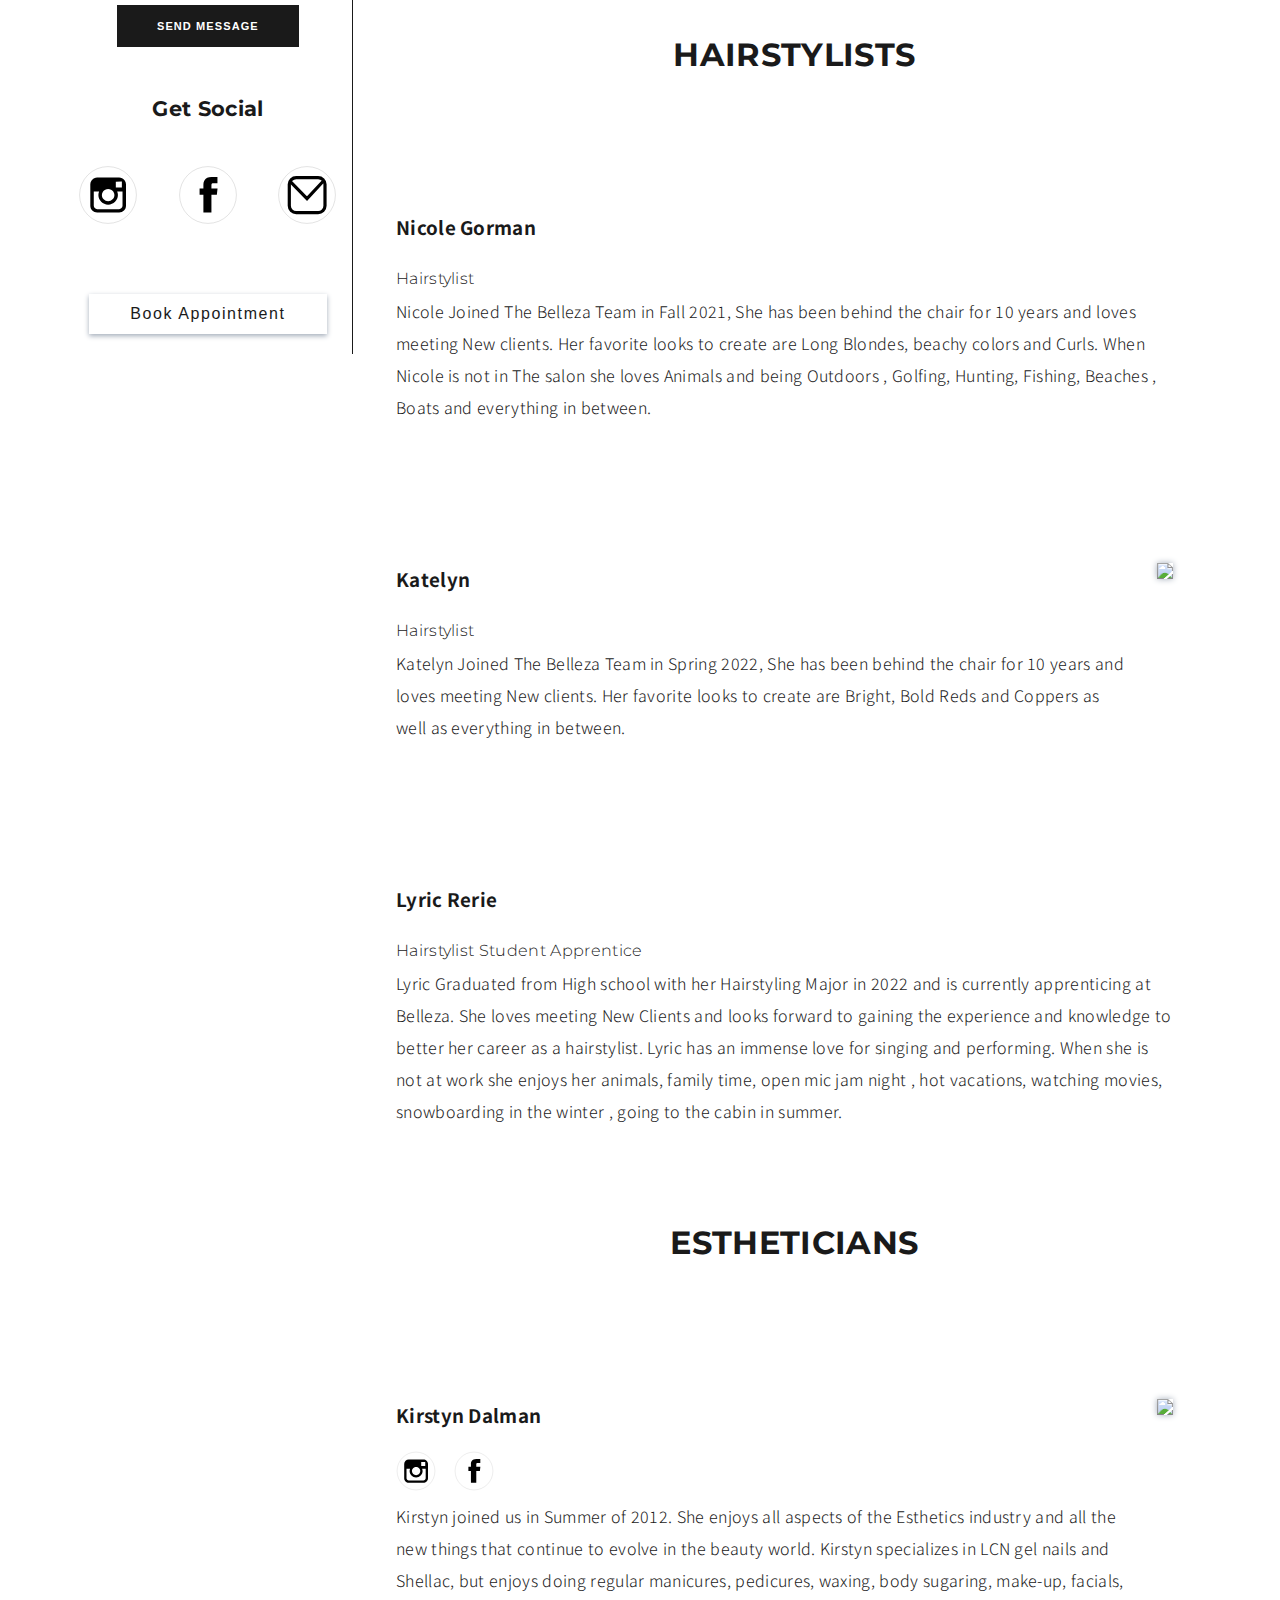
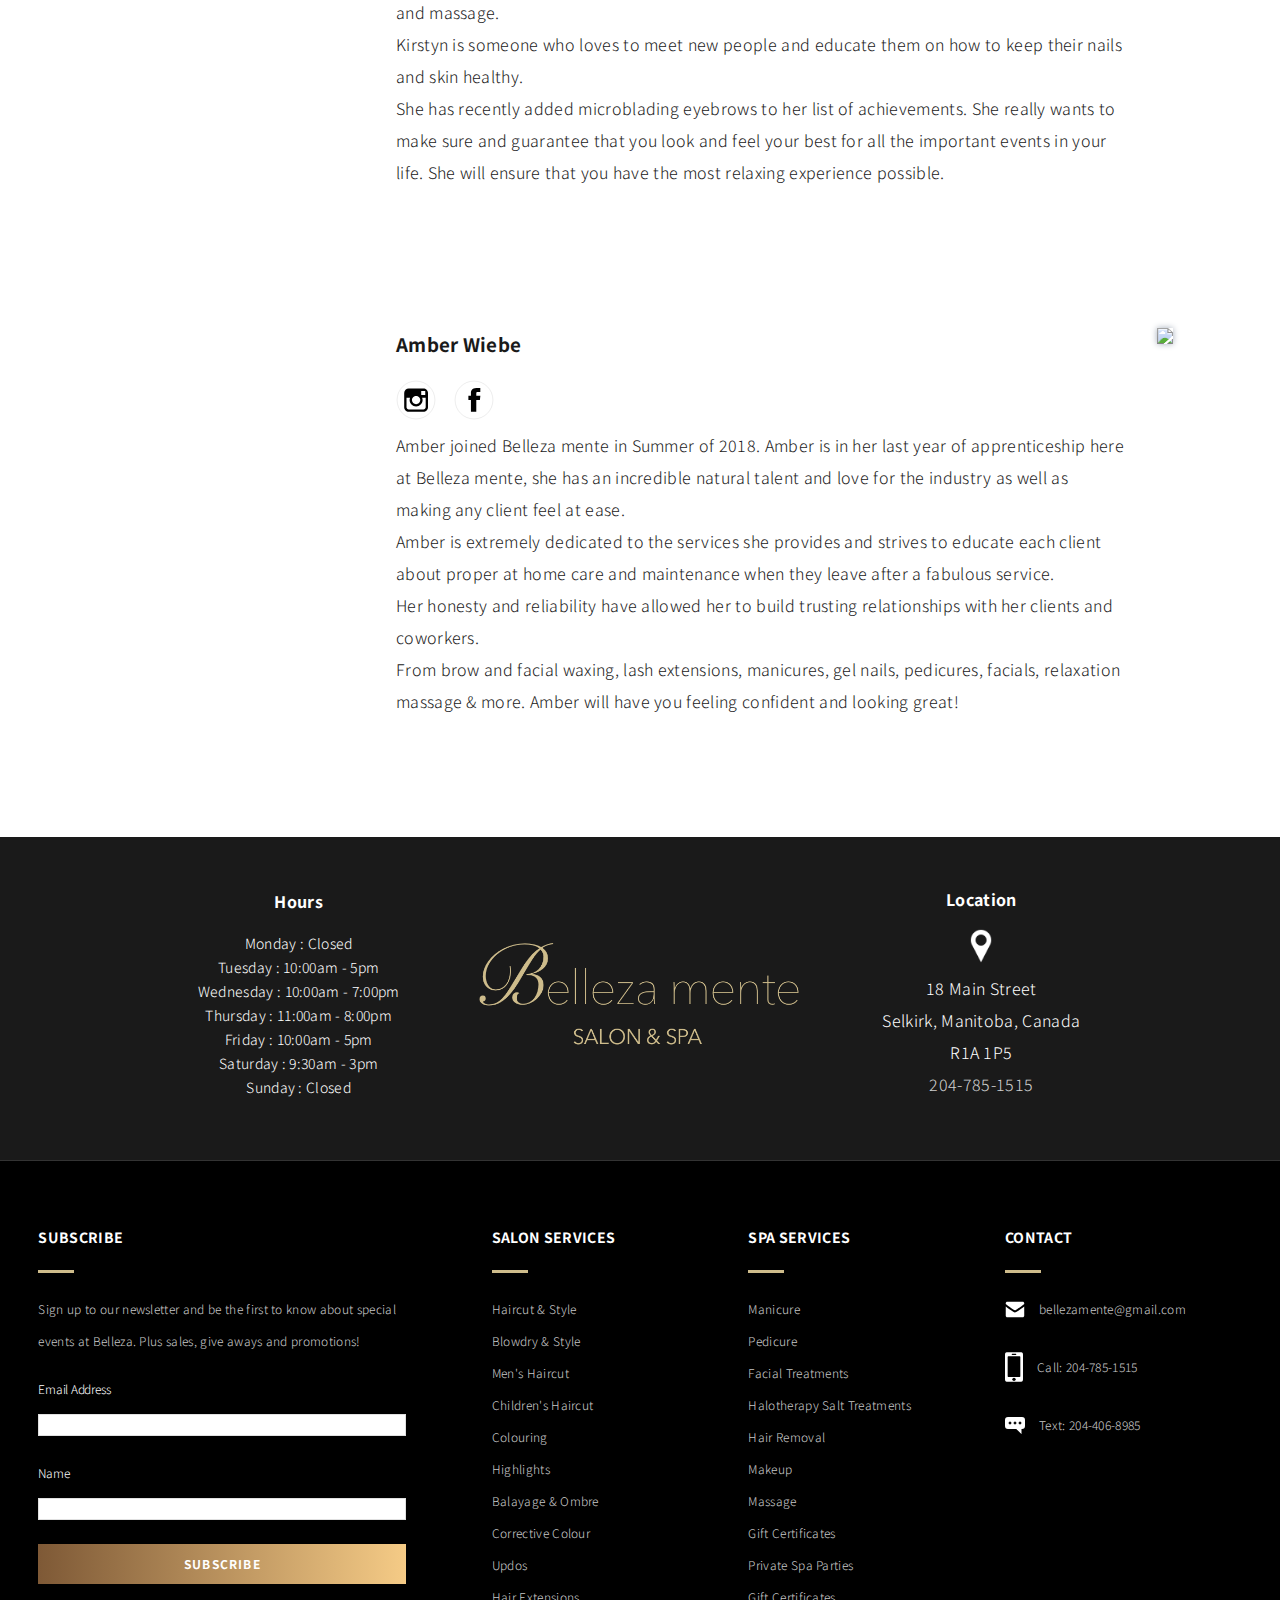
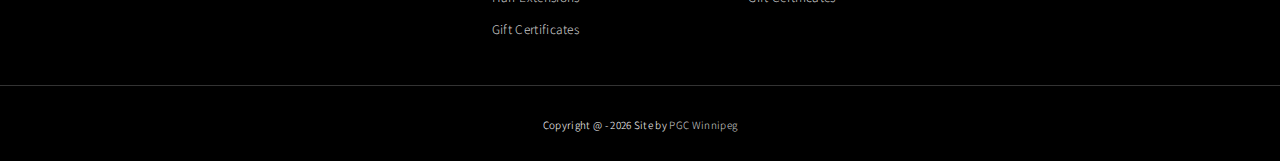
==== commit adfd482c: "changed bottom logo, about images" ====
--- a/about-contact.html
+++ b/about-contact.html
@@ -263,7 +263,7 @@
 							<p>Kathleen strongly believes in educating her clients about how to take care of their hair after they leave her chair. Her goal is to over deliver when it comes to her client's expectations. She is hard working and puts in a lot of hours to make sure her clients are always taken care of.</p>
 							<p>Book an appointment with Kathleen and leave feeling fantastic!!!</p>
 						</div> -->
-						<div class="staffBio">
+						<div class="columnBio">
 							<h3 class="stylistName">Nicole Gorman</h3>
 							<p class="stylistTitle">Hairstylist</p>
 							<p>Nicole Joined The Belleza Team in Fall 2021, She has been behind the chair for 10 years and loves meeting New clients. Her favorite looks to create are Long Blondes, beachy colors and Curls. When Nicole is not in The salon she loves Animals and being Outdoors , Golfing, Hunting, Fishing, Beaches , Boats and everything in between.</p>
@@ -301,13 +301,18 @@
 							<p>She is now accepting new clients and would love to have you in her chair! Call the salon today to make an appointment.</p> --> 
 						</div>
 						<div class="staffBio">
-							<h3 class="stylistName">Katelyn</h3>
-							<p class="stylistTitle">Hairstylist</p>
-							<p>Katelyn Joined The Belleza Team in Spring 2022, She has been behind the chair for 10 years and loves meeting New clients. Her favorite looks to create are Bright, Bold Reds and Coppers as well as everything in between. </p>
+							<div class="bioLeft">
+								<h3 class="stylistName">Katelyn</h3>
+								<p class="stylistTitle">Hairstylist</p>
+								<p>Katelyn Joined The Belleza Team in Spring 2022, She has been behind the chair for 10 years and loves meeting New clients. Her favorite looks to create are Bright, Bold Reds and Coppers as well as everything in between. </p>
+							</div>
+							<div class="bioRight">
+								<img src="images/katelyn.png" class="staffImage">
+							</div>
 							
 						</div>
 						
-						<div class="staffBio">
+						<div class="columnBio">
 							<h3 class="stylistName">Lyric Rerie</h3>
 							<p class="stylistTitle">Hairstylist Student Apprentice</p>
 							<p>Lyric Graduated from High school with her Hairstyling Major in 2022 and is currently apprenticing at Belleza. She loves meeting New Clients and looks forward to gaining the experience and knowledge to better her career as a hairstylist. Lyric has an immense love for singing and performing.  When she is not at work she enjoys her animals, family time, open mic jam night , hot vacations, watching movies, snowboarding in the winter , going to the cabin in summer. </p>
@@ -319,6 +324,7 @@
 							<h1 class="contactHeader bottomSpacer staffTitle">ESTHETICIANS</h1>
 						
 						<div class="staffBio">
+							<div class="bioLeft">
 							<h3 class="stylistName">Kirstyn Dalman</h3>
 							<div class="staffSocial">
 							<a href="https://instagram.com/kirstyn14?igshid=1lvmbt7binlfr" target="_blank">
@@ -352,8 +358,14 @@
 							<p>Kirstyn joined us in Summer of 2012. She enjoys all aspects of the Esthetics industry and all the new things that continue to evolve in the beauty world. Kirstyn specializes in LCN gel nails and Shellac, but enjoys doing regular manicures, pedicures, waxing, body sugaring, make-up, facials, and massage. </p>
 							<p>Kirstyn is someone who loves to meet new people and educate them on how to keep their nails and skin healthy. </p>
 							<p>She has recently added microblading eyebrows to her list of achievements. She really wants to make sure and guarantee that you look and feel your best for all the important events in your life. She will ensure that you have the most relaxing experience possible.</p>
-						</div>
-						<div class="staffBio">
+							</div>
+							<div class="bioRight">
+								<img src="images/kirysten.png" class="staffImage">
+							</div>
+						</div>
+					
+						<div class="staffBio bioPadding">
+							<div class="bioLeft">
 							<h3 class="stylistName">Amber Wiebe</h3>
 							<div class="staffSocial">
 							<a href="https://instagram.com/beauty.by.alw?igshid=w1ji30ttj493" target="_blank">
@@ -388,12 +400,18 @@
 							<p>Amber is extremely dedicated to the services she provides and strives to educate each client about proper at home care and maintenance when they leave after a fabulous service.</p>
 							<p>Her honesty and reliability have allowed her to build trusting relationships with her clients and coworkers. </p>
 							<p>From brow and facial waxing, lash extensions, manicures, gel nails, pedicures, facials, relaxation massage &amp; more. Amber will have you feeling confident and looking great!</p>
-						</div>
+							</div>
+							<div class="bioRight">
+								<img src="images/amber.png" class="staffImage">
+							</div>
+						</div>
+						
+						<!--
 						<div class="staffBio">
 							<h3 class="stylistName">Brooke Colles</h3>
 							
 							<p></p>
-						</div>
+						</div> -->
 						
 						
 						
--- a/main.css
+++ b/main.css
@@ -638,6 +638,9 @@
 .hideLine{
 	color:black;
 }
+.centerText{
+	text-align:center;
+}
 /*************************
 HAIR PAGE
 **************************/
@@ -1050,17 +1053,26 @@
 .stylistName{
 	padding:20px 0;
 }
+.staffImage{
+	max-width:300px;
+	margin-left: 30px;
+	box-shadow:0 0 6px #A4ADBA;
+	margin-top:20px;
+}
 .staffBio{
 	display: flex;
+	justify-content:center;
+	padding:60px 0;
+	width:100%;
+	}
+.columnBio{
+	display:flex; 
+	justify-content:center;
 	flex-direction:column;
-	justify-content:center;
-	padding:20px;
+	padding:60px 0;
 	width:100%;
-	
-}
-.staffBio img{
-	align-self:center;
-}
+}
+
 
 /******************************
 PARTIES & EVENTS PAGE
@@ -1479,6 +1491,9 @@
 	.staffBio{
 		padding:0;
 	}
+	.bioPadding{
+		padding-top:60px;
+	}
 	.faceContainer{
 		flex-direction:column;
 		margin: 0 auto;
@@ -1635,6 +1650,12 @@
 	.priceTitle{
 		padding-top:40px;
 	}
+	.staffBio{
+		flex-wrap:wrap;
+	}
+	.staffImage{
+		max-width:80%;
+	}
 }
 @media(max-width:750px){
 	.upperFooter{
